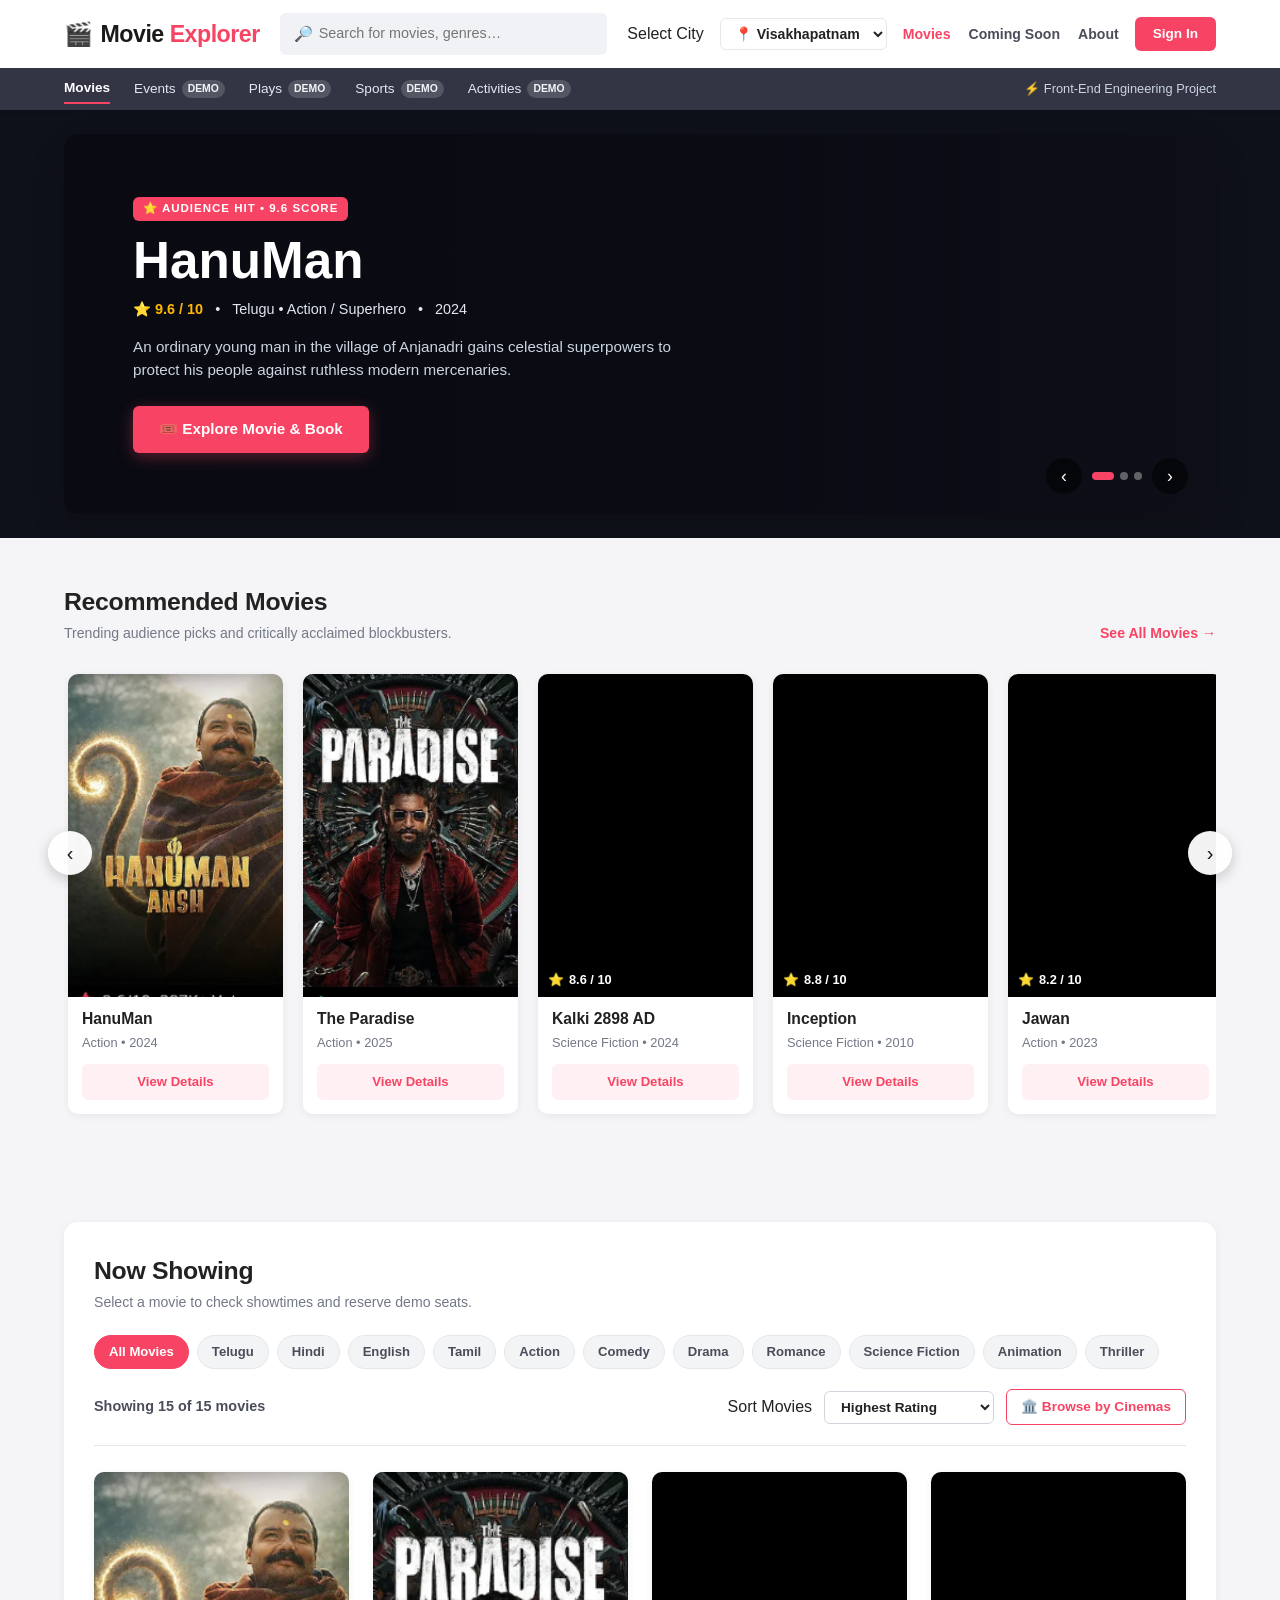
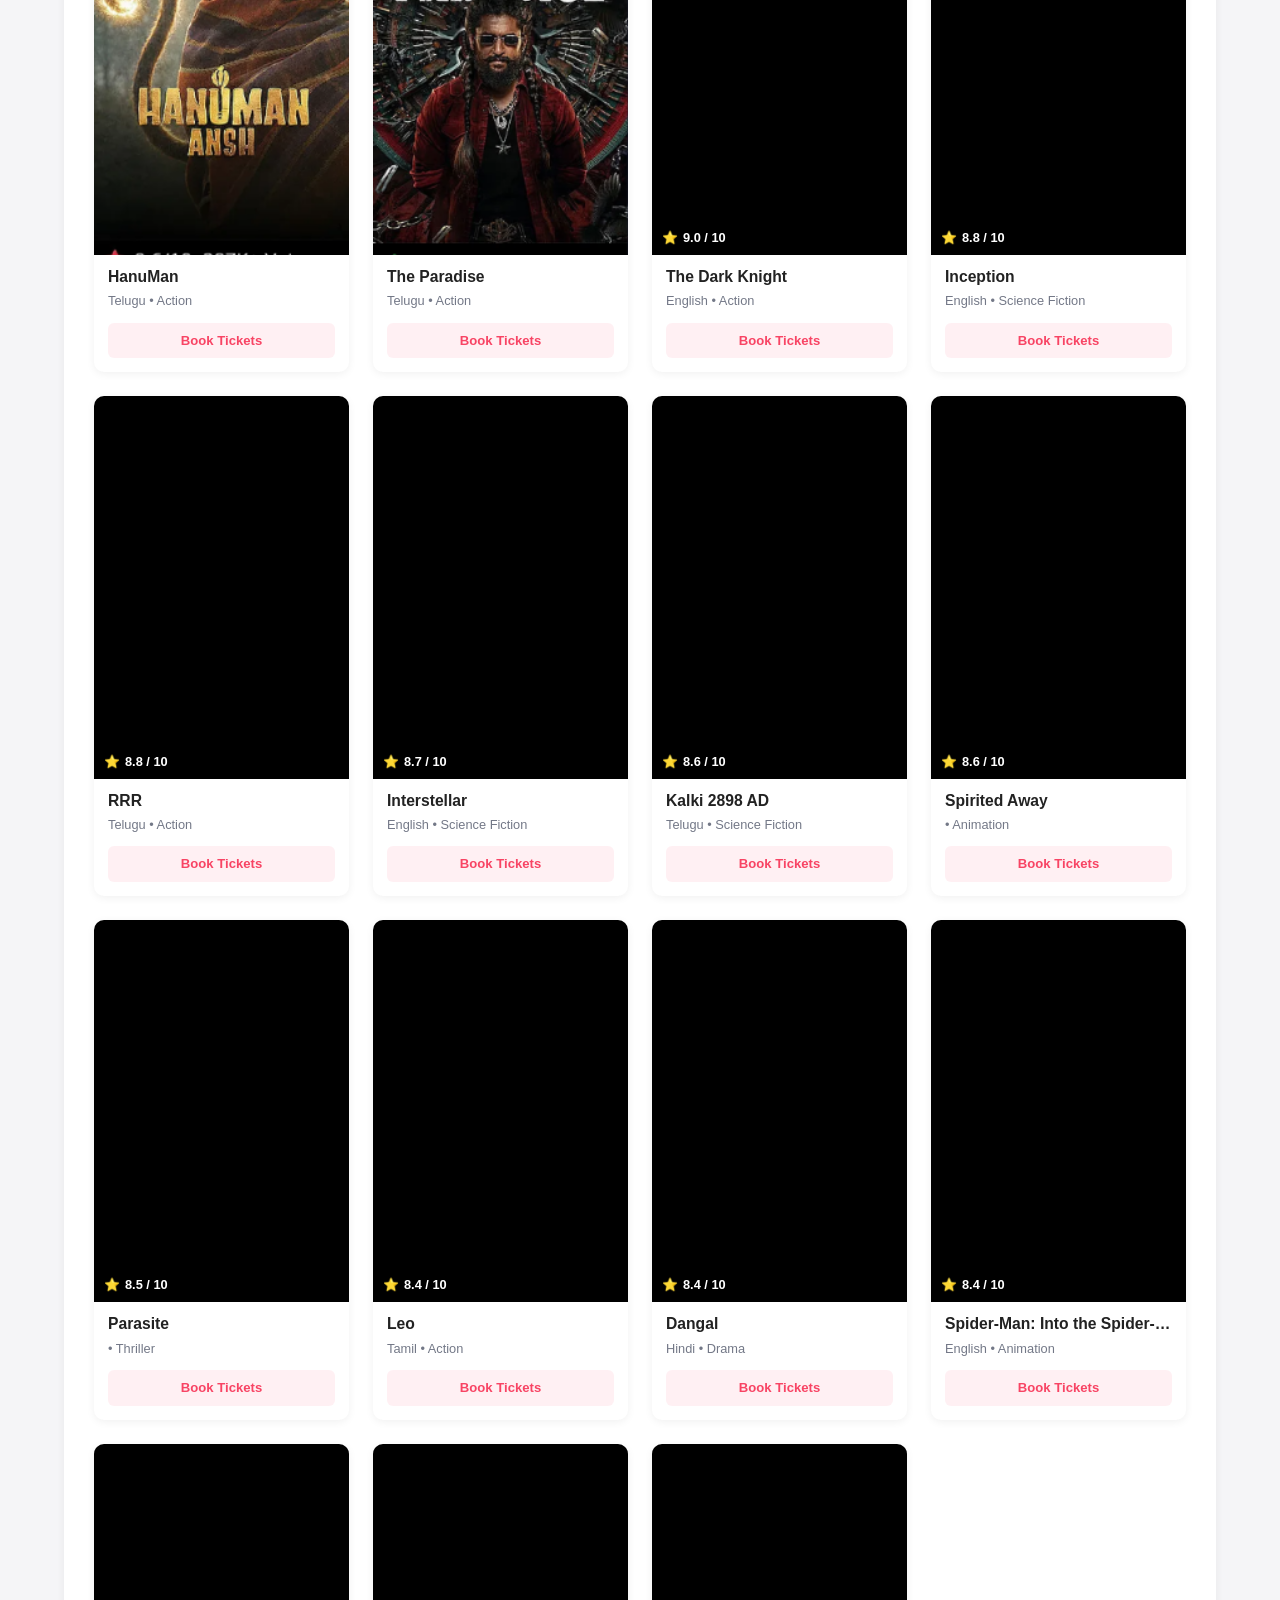
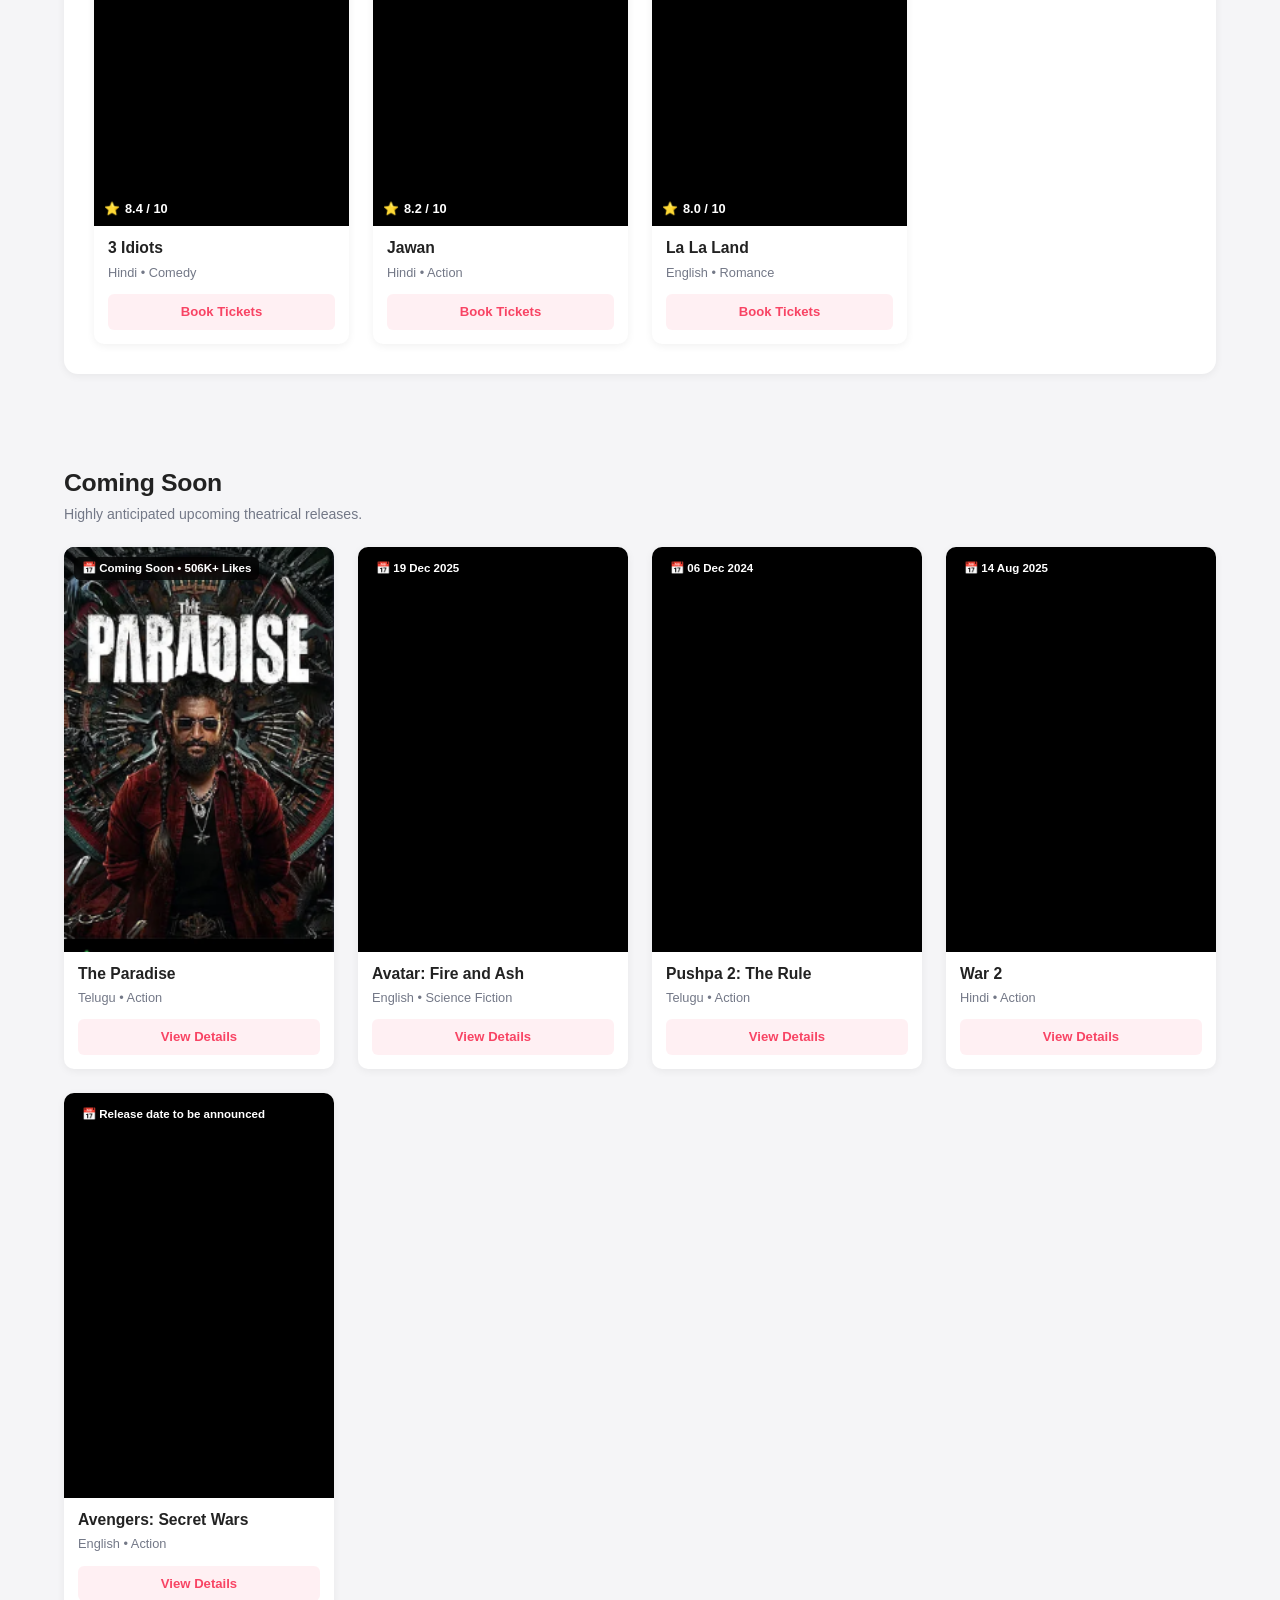
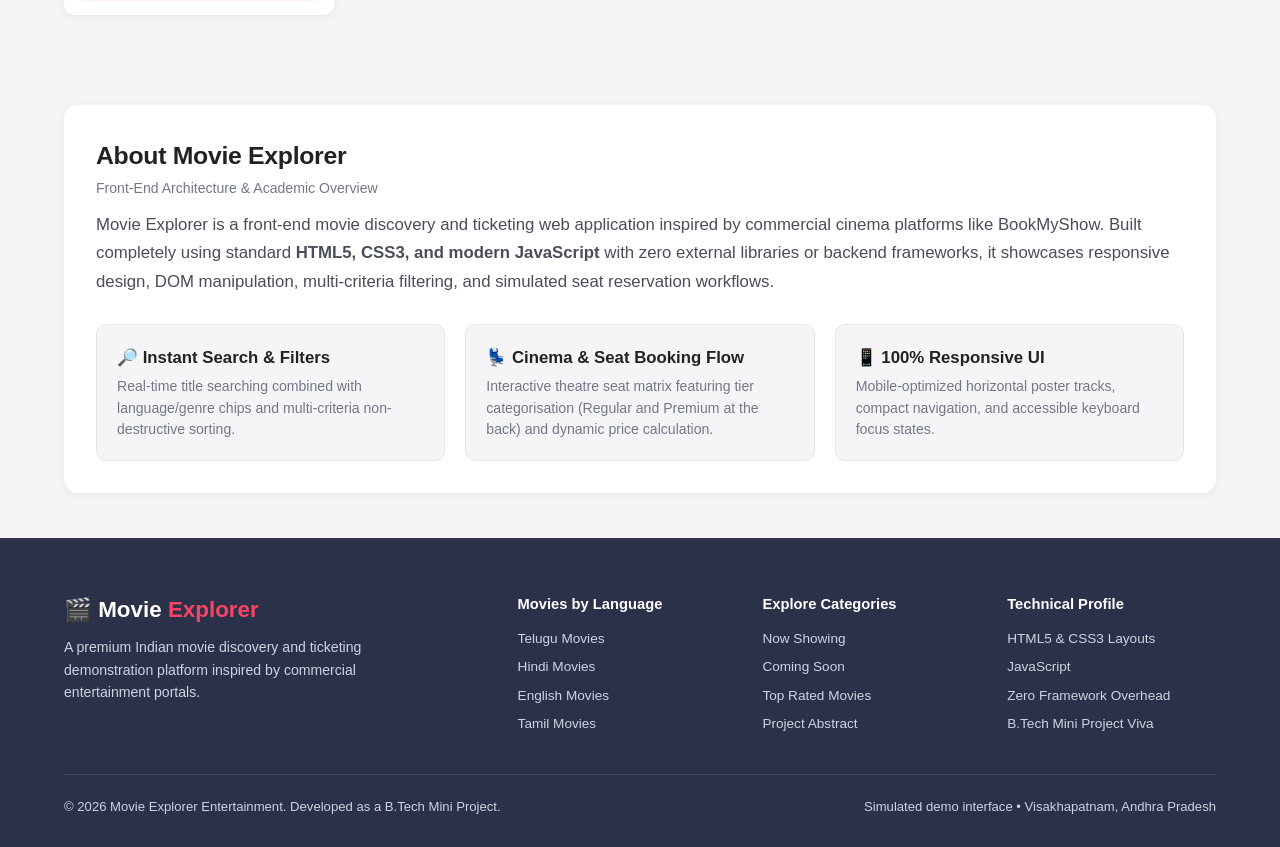
==== index.html @ 968f87dd "feat: implement phone number demo OTP authentication flow" ====
<!DOCTYPE html>
<html lang="en">
<head>
  <meta charset="UTF-8">
  <meta name="viewport" content="width=device-width, initial-scale=1.0">
  <title>Movie Explorer — BookMyShow-Inspired Movie Discovery & Ticketing</title>
  <meta name="description" content="Discover, explore, and simulate booking movie tickets across genres and languages with an interactive cinema seat layout and real-time filters.">
  <link rel="stylesheet" href="style.css">
</head>
<body>

  <!-- ==========================================================================
       1. TOP NAVIGATION HEADER (Crisp White + City Selector + Live Search)
       ========================================================================== -->
  <header class="site-header" role="banner">
    <div class="top-navbar">
      
      <!-- Brand Logo -->
      <a href="#home" class="nav-brand" aria-label="Movie Explorer Home">
        <span aria-hidden="true">🎬</span>
        <span>Movie <span class="brand-red">Explorer</span></span>
      </a>

      <!-- Real-Time Search Bar -->
      <div class="nav-search-wrap" role="search">
        <span class="nav-search-icon" aria-hidden="true">🔎</span>
        <input 
          type="search" 
          id="mainSearchInput" 
          class="nav-search-input" 
          placeholder="Search for movies, genres…" 
          aria-label="Search for movies, genres"
          autocomplete="off"
        >
        <button type="button" id="mainSearchClear" class="nav-search-clear" aria-label="Clear Search Input">✕</button>
      </div>

      <!-- Right Navigation Actions -->
      <div class="nav-right-actions">
        <!-- City Selector -->
        <label for="headerCitySelect" class="sr-only">Select City</label>
        <select id="headerCitySelect" class="city-dropdown-menu" aria-label="Select City">
          <option value="Visakhapatnam" selected>📍 Visakhapatnam</option>
          <option value="Hyderabad">📍 Hyderabad</option>
          <option value="Bengaluru">📍 Bengaluru</option>
          <option value="Chennai">📍 Chennai</option>
          <option value="Mumbai">📍 Mumbai</option>
          <option value="Delhi-NCR">📍 Delhi-NCR</option>
          <option value="Vijayawada">📍 Vijayawada</option>
          <option value="Kolkata">📍 Kolkata</option>
          <option value="Kochi">📍 Kochi</option>
          <option value="Pune">📍 Pune</option>
        </select>

        <!-- Main Nav Links -->
        <ul class="nav-main-links">
          <li><a href="#movies" class="active">Movies</a></li>
          <li><a href="#coming-soon">Coming Soon</a></li>
          <li><a href="#about">About</a></li>
        </ul>

        <!-- User Authentication Control -->
        <div id="authNavWrapper">
          <button type="button" class="btn-signin-demo" id="demoSignInBtn" onclick="openSignInModal()">
            Sign In
          </button>
        </div>
      </div>
    </div>

    <!-- Secondary Category Navigation Bar -->
    <nav class="sub-navbar" aria-label="Category Navigation">
      <div class="sub-navbar-container">
        <ul class="sub-nav-categories">
          <li>
            <a href="#movies" class="sub-nav-link active">Movies</a>
          </li>
          <li>
            <a href="javascript:void(0)" class="sub-nav-link demo-category-link" data-cat="Events">
              <span>Events</span> <span class="demo-chip">Demo</span>
            </a>
          </li>
          <li>
            <a href="javascript:void(0)" class="sub-nav-link demo-category-link" data-cat="Plays">
              <span>Plays</span> <span class="demo-chip">Demo</span>
            </a>
          </li>
          <li>
            <a href="javascript:void(0)" class="sub-nav-link demo-category-link" data-cat="Sports">
              <span>Sports</span> <span class="demo-chip">Demo</span>
            </a>
          </li>
          <li>
            <a href="javascript:void(0)" class="sub-nav-link demo-category-link" data-cat="Activities">
              <span>Activities</span> <span class="demo-chip">Demo</span>
            </a>
          </li>
        </ul>

        <div class="sub-nav-right">
          <span>⚡ Front-End Engineering Project</span>
        </div>
      </div>
    </nav>
  </header>

  <!-- ==========================================================================
       2. HERO PROMOTIONAL BANNER CAROUSEL (3 Curated Slides)
       ========================================================================== -->
  <section class="hero-banner-section" id="heroBannerSection" aria-label="Promotional Carousel">
    <div class="hero-banner-container">
      
      <!-- Slide 1 -->
      <div class="hero-slide active" style="background-image: url('https://images.unsplash.com/photo-1518709268805-4e9042af9f23?w=1200&auto=format&fit=crop&q=80');">
        <div class="hero-slide-overlay"></div>
        <div class="hero-slide-content">
          <div class="hero-promo-badge">⭐ AUDIENCE HIT • 9.6 SCORE</div>
          <h2 class="hero-slide-title">HanuMan</h2>
          <div class="hero-slide-meta">
            <span class="hero-rating-pill">⭐ 9.6 / 10</span>
            <span>•</span>
            <span>Telugu • Action / Superhero</span>
            <span>•</span>
            <span>2024</span>
          </div>
          <p class="hero-slide-desc">
            An ordinary young man in the village of Anjanadri gains celestial superpowers to protect his people against ruthless modern mercenaries.
          </p>
          <button class="btn-hero-cta" type="button" onclick="startBookingProcess(1)">
            🎟️ Explore Movie &amp; Book
          </button>
        </div>
      </div>

      <!-- Slide 2 -->
      <div class="hero-slide" style="background-image: url('https://images.unsplash.com/photo-1509198397868-475647b2a1e5?w=1200&auto=format&fit=crop&q=80');">
        <div class="hero-slide-overlay"></div>
        <div class="hero-slide-content">
          <div class="hero-promo-badge">🔥 HIGHLY ANTICIPATED • 506K+ LIKES</div>
          <h2 class="hero-slide-title">The Paradise</h2>
          <div class="hero-slide-meta">
            <span class="hero-rating-pill">⭐ 9.2 / 10</span>
            <span>•</span>
            <span>Telugu • Action / Drama</span>
            <span>•</span>
            <span>2025</span>
          </div>
          <p class="hero-slide-desc">
            Natural Star Nani teams up with director Srikanth Odela in a raw, explosive action saga of brotherhood and power.
          </p>
          <button class="btn-hero-cta" type="button" onclick="startBookingProcess(2)">
            🎟️ Explore Movie &amp; Book
          </button>
        </div>
      </div>

      <!-- Slide 3 -->
      <div class="hero-slide" style="background-image: url('https://images.unsplash.com/photo-1534447677768-be436bb09401?w=1200&auto=format&fit=crop&q=80');">
        <div class="hero-slide-overlay"></div>
        <div class="hero-slide-content">
          <div class="hero-promo-badge">⭐ BLOCKBUSTER SPOTLIGHT</div>
          <h2 class="hero-slide-title">Kalki 2898 AD</h2>
          <div class="hero-slide-meta">
            <span class="hero-rating-pill">⭐ 8.6 / 10</span>
            <span>•</span>
            <span>Telugu • Sci-Fi / Action</span>
            <span>•</span>
            <span>2024</span>
          </div>
          <p class="hero-slide-desc">
            In a futuristic dystopia, a modern avatar descends to Earth to protect humanity against dark, tyrannical forces.
          </p>
          <button class="btn-hero-cta" type="button" onclick="startBookingProcess(3)">
            🎟️ Explore Movie &amp; Book
          </button>
        </div>
      </div>

      <!-- Controls -->
      <div class="hero-carousel-nav">
        <button class="hero-nav-arrow" id="heroPrevBtn" aria-label="Previous Slide">‹</button>
        <div class="hero-dots-row">
          <button class="hero-dot active" aria-label="Go to slide 1"></button>
          <button class="hero-dot" aria-label="Go to slide 2"></button>
          <button class="hero-dot" aria-label="Go to slide 3"></button>
        </div>
        <button class="hero-nav-arrow" id="heroNextBtn" aria-label="Next Slide">›</button>
      </div>

    </div>
  </section>

  <!-- ==========================================================================
       3. RECOMMENDED MOVIES (Horizontally Scrollable Carousel)
       ========================================================================== -->
  <section class="content-section" id="recommendedSection" aria-label="Recommended Movies">
    <div class="section-head-row">
      <div>
        <h2 class="section-title">Recommended Movies</h2>
        <p class="section-subtitle">Trending audience picks and critically acclaimed blockbusters.</p>
      </div>
      <a href="#movies" class="section-see-all">See All Movies →</a>
    </div>

    <div class="carousel-viewport-wrapper">
      <button class="track-arrow-btn track-arrow-left" id="recScrollLeft" aria-label="Scroll left">‹</button>
      <div class="horizontal-movies-track" id="recommendedTrack">
        <!-- Dynamically populated via script.js -->
      </div>
      <button class="track-arrow-btn track-arrow-right" id="recScrollRight" aria-label="Scroll right">›</button>
    </div>
  </section>

  <!-- ==========================================================================
       4. NOW SHOWING (15 Movies in Responsive Grid + Multi-Filters & Sorting)
       ========================================================================== -->
  <section class="content-section" id="movies">
    <div class="now-showing-wrapper">
      
      <div class="section-head-row">
        <div>
          <h2 class="section-title">Now Showing</h2>
          <p class="section-subtitle">Select a movie to check showtimes and reserve demo seats.</p>
        </div>
      </div>

      <!-- Filters & Sorting Control Panel -->
      <div class="filters-toolbar-card">
        
        <!-- Filter Chips (Language + Genre) -->
        <div class="filter-chips-scroll" role="toolbar" aria-label="Filter movies">
          <button class="filter-chip-btn active" data-filter="All Movies">All Movies</button>
          <button class="filter-chip-btn" data-filter="Telugu">Telugu</button>
          <button class="filter-chip-btn" data-filter="Hindi">Hindi</button>
          <button class="filter-chip-btn" data-filter="English">English</button>
          <button class="filter-chip-btn" data-filter="Tamil">Tamil</button>
          <button class="filter-chip-btn" data-filter="Action">Action</button>
          <button class="filter-chip-btn" data-filter="Comedy">Comedy</button>
          <button class="filter-chip-btn" data-filter="Drama">Drama</button>
          <button class="filter-chip-btn" data-filter="Romance">Romance</button>
          <button class="filter-chip-btn" data-filter="Science Fiction">Science Fiction</button>
          <button class="filter-chip-btn" data-filter="Animation">Animation</button>
          <button class="filter-chip-btn" data-filter="Thriller">Thriller</button>
        </div>

        <!-- Secondary Toolbar: Results Count, Sort Dropdown & Browse by Cinemas -->
        <div class="filters-secondary-row">
          <span class="results-meta-count" id="nowShowingCount">Showing 15 of 15 movies</span>
          
          <div class="controls-actions-group">
            <label for="nowShowingSortSelect" class="sr-only">Sort Movies</label>
            <select id="nowShowingSortSelect" class="styled-sort-select" aria-label="Sort Movies">
              <option value="rating-desc">Highest Rating</option>
              <option value="year-desc">Newest Release</option>
              <option value="year-asc">Oldest Release</option>
              <option value="title-asc">Alphabetical (A - Z)</option>
            </select>

            <button type="button" class="btn-browse-cinemas" onclick="openBrowseCinemasModal()">
              🏛️ Browse by Cinemas
            </button>
          </div>
        </div>

      </div>

      <!-- Responsive Grid for all 15 Movies -->
      <div class="now-showing-grid" id="nowShowingGrid">
        <!-- Dynamically rendered via script.js -->
      </div>

    </div>
  </section>

  <!-- ==========================================================================
       5. COMING SOON SECTION
       ========================================================================== -->
  <section class="content-section" id="coming-soon">
    <div class="section-head-row">
      <div>
        <h2 class="section-title">Coming Soon</h2>
        <p class="section-subtitle">Highly anticipated upcoming theatrical releases.</p>
      </div>
    </div>

    <div class="coming-soon-grid" id="comingSoonGrid">
      <!-- Dynamically populated via script.js -->
    </div>
  </section>

  <!-- ==========================================================================
       6. ABOUT SECTION
       ========================================================================== -->
  <section class="content-section" id="about">
    <div class="about-card-box">
      <div class="section-head-row" style="margin-bottom: 12px;">
        <div>
          <h2 class="section-title">About Movie Explorer</h2>
          <p class="section-subtitle">Front-End Architecture &amp; Academic Overview</p>
        </div>
      </div>

      <p class="about-lead-p">
        Movie Explorer is a front-end movie discovery and ticketing web application inspired by commercial cinema platforms like BookMyShow. Built completely using standard <strong>HTML5, CSS3, and modern JavaScript</strong> with zero external libraries or backend frameworks, it showcases responsive design, DOM manipulation, multi-criteria filtering, and simulated seat reservation workflows.
      </p>

      <div class="about-features-grid">
        <div class="about-feature-item">
          <h4>🔎 Instant Search &amp; Filters</h4>
          <p>Real-time title searching combined with language/genre chips and multi-criteria non-destructive sorting.</p>
        </div>
        <div class="about-feature-item">
          <h4>💺 Cinema &amp; Seat Booking Flow</h4>
          <p>Interactive theatre seat matrix featuring tier categorisation (Regular and Premium at the back) and dynamic price calculation.</p>
        </div>
        <div class="about-feature-item">
          <h4>📱 100% Responsive UI</h4>
          <p>Mobile-optimized horizontal poster tracks, compact navigation, and accessible keyboard focus states.</p>
        </div>
      </div>
    </div>
  </section>

  <!-- ==========================================================================
       7. MODALS FRAMEWORK
       ========================================================================== -->

  <!-- A. Movie Details Modal -->
  <div class="modal-overlay" id="movieDetailsModal" role="dialog" aria-modal="true" aria-labelledby="movieDetailsModalTitle">
    <div class="modal-dialog-box" style="max-width: 760px;">
      <button type="button" class="modal-close-cross" onclick="closeModal('movieDetailsModal')" aria-label="Close dialog">✕</button>
      <div id="movieDetailsBody"></div>
    </div>
  </div>

  <!-- B. Interactive Cinema & Seat Selection Modal -->
  <div class="modal-overlay" id="bookingModal" role="dialog" aria-modal="true">
    <div class="modal-dialog-box booking-modal-box">
      <button type="button" class="modal-close-cross" onclick="closeModal('bookingModal')" aria-label="Close dialog">✕</button>
      
      <div class="booking-header-strip">
        <h3 class="booking-modal-title" id="bookingMovieHeading">Book Tickets</h3>
        <p class="booking-modal-sub">Select cinema, date, showtime, and your preferred seats.</p>
      </div>

      <!-- 1. Cinema Selection Choices -->
      <div class="booking-field-row">
        <span class="booking-field-label" id="bookingCinemaLabel">1. Select Cinema in Visakhapatnam</span>
        <div class="cinema-options-grid" id="bookingCinemaChoices"></div>
      </div>

      <!-- 2. Date Strip -->
      <div class="booking-field-row">
        <span class="booking-field-label">2. Select Date</span>
        <div class="date-strip-scroll" id="bookingDateStrip"></div>
      </div>

      <!-- 3. Showtime Chips -->
      <div class="booking-field-row">
        <span class="booking-field-label">3. Select Show Time</span>
        <div class="showtimes-choice-row" id="bookingShowtimeChoices"></div>
      </div>

      <!-- 4. Cinema Seating Canvas -->
      <div class="theatre-seat-layout-panel">
        <div class="screen-visual-curve"></div>
        <div class="screen-subtext">ALL EYES THIS WAY • CINEMA SCREEN</div>
        
        <div class="seat-legend-bar">
          <div class="legend-chip">
            <div class="legend-swatch swatch-avail"></div>
            <span>Available</span>
          </div>
          <div class="legend-chip">
            <div class="legend-swatch swatch-selected"></div>
            <span>Selected</span>
          </div>
          <div class="legend-chip">
            <div class="legend-swatch swatch-unavail"></div>
            <span>Unavailable</span>
          </div>
        </div>

        <div class="seat-matrix-wrapper" id="theatreSeatMatrix"></div>
      </div>

      <!-- 5. Running Summary & Continue Bar -->
      <div class="booking-summary-panel">
        <div class="summary-stats-box">
          <div>
            <div style="font-size:0.75rem; color:var(--text-muted); font-weight:700;">SEATS</div>
            <div class="summary-field-val" id="summarySeatsList">None</div>
          </div>
          <div>
            <div style="font-size:0.75rem; color:var(--text-muted); font-weight:700;">TICKETS</div>
            <div class="summary-field-val" id="summaryTicketsCount">0 Seats</div>
          </div>
          <div>
            <div style="font-size:0.75rem; color:var(--text-muted); font-weight:700;">TOTAL AMOUNT</div>
            <div class="summary-field-total" id="summaryTotalAmount">₹0</div>
          </div>
        </div>

        <button type="button" class="btn-continue-checkout" id="btnProceedConfirmation" onclick="finalizeBookingConfirmation()" disabled>
          Continue to Confirmation →
        </button>
      </div>

    </div>
  </div>

  <!-- C. Simulated Ticket Confirmation Modal -->
  <div class="modal-overlay" id="ticketConfirmationModal" role="dialog" aria-modal="true">
    <div class="modal-dialog-box" style="max-width: 520px; padding: 20px;">
      <button type="button" class="modal-close-cross" onclick="closeModal('ticketConfirmationModal')" aria-label="Close dialog">✕</button>
      <div id="ticketDetailsContent"></div>
    </div>
  </div>

  <!-- D. Browse by Cinemas Modal -->
  <div class="modal-overlay" id="browseCinemasModal" role="dialog" aria-modal="true">
    <div class="modal-dialog-box" style="max-width: 580px;">
      <button type="button" class="modal-close-cross" onclick="closeModal('browseCinemasModal')" aria-label="Close dialog">✕</button>
      <h3 id="browseCinemasTitle" style="font-size:1.4rem; font-weight:800; margin-bottom:6px;">Cinemas in Visakhapatnam</h3>
      <div id="cinemasListContent"></div>
    </div>
  </div>

  <!-- E. Sign In Modal (CineBook Phone OTP Verification Flow) -->
  <div class="modal-overlay" id="signInModal" role="dialog" aria-modal="true" aria-labelledby="signInModalTitle">
    <div class="modal-dialog-box" style="max-width: 440px; padding: 28px 24px;">
      <button type="button" class="modal-close-cross" onclick="closeModal('signInModal')" aria-label="Close dialog">✕</button>
      
      <!-- STEP 1: Details Entry (Name, Email, Phone Number) -->
      <div id="authStepDetails">
        <div class="auth-modal-header">
          <div class="auth-icon-badge">📱</div>
          <h3 class="auth-modal-title" id="signInModalTitle">Sign In</h3>
          <p class="auth-modal-sub">Enter your details and phone number to verify and access your tickets.</p>
        </div>

        <form id="signInForm" novalidate onsubmit="handleSendOtp(event)">
          <div class="form-group-field">
            <label for="signInNameInput" class="form-label">Full Name</label>
            <input type="text" id="signInNameInput" class="form-text-input" placeholder="e.g. Rahul Sharma" autocomplete="name" required />
            <span class="form-error-hint" id="signInNameError">Please enter your name (at least 2 letters).</span>
          </div>

          <div class="form-group-field">
            <label for="signInEmailInput" class="form-label">Email Address</label>
            <input type="email" id="signInEmailInput" class="form-text-input" placeholder="e.g. rahul@example.com" autocomplete="email" required />
            <span class="form-error-hint" id="signInEmailError">Please enter a valid email address (e.g. user@domain.com).</span>
          </div>

          <div class="form-group-field">
            <label for="signInPhoneInput" class="form-label">Phone Number</label>
            <div class="phone-input-combo">
              <select id="signInCountryCode" class="country-code-select" aria-label="Country Code">
                <option value="+91" selected>🇮🇳 +91 (India)</option>
                <option value="+1">🇺🇸 +1 (US)</option>
                <option value="+44">🇬🇧 +44 (UK)</option>
                <option value="+971">🇦🇪 +971 (UAE)</option>
                <option value="+65">🇸🇬 +65 (Singapore)</option>
                <option value="+61">🇦🇺 +61 (Australia)</option>
              </select>
              <input type="tel" id="signInPhoneInput" class="form-text-input phone-number-input" placeholder="9876543210" maxlength="14" autocomplete="tel-national" required />
            </div>
            <span class="form-error-hint" id="signInPhoneError">Please enter a valid 10-digit phone number.</span>
          </div>

          <div class="form-error-general" id="signInGeneralError"></div>

          <button type="submit" class="btn-auth-submit" id="sendOtpSubmitBtn">
            Send OTP
          </button>
        </form>
      </div>

      <!-- STEP 2: Phone OTP Verification Step -->
      <div id="authStepOtp" style="display: none;">
        <div class="auth-modal-header">
          <div class="auth-icon-badge" style="background: rgba(248, 68, 100, 0.15); color: var(--primary-brand);">🔐</div>
          <h3 class="auth-modal-title">Verify Phone Number</h3>
          <p class="auth-success-banner" id="otpSuccessNotice">
            Your OTP has been generated successfully. Please verify your phone number.
          </p>
          <div class="target-phone-tag">
            Sent to: <strong id="otpDisplayPhone">+91 9876543210</strong>
            <button type="button" class="btn-change-phone" onclick="returnToDetailsStep()">Edit</button>
          </div>
        </div>

        <!-- Development & Demonstration Sample OTP Banner -->
        <div class="demo-otp-banner" id="demoOtpBannerBox">
          <div class="demo-otp-header">
            <span class="demo-badge">DEV / DEMO MODE</span>
            <span class="demo-note">For development and demonstration purposes only</span>
          </div>
          <div class="demo-otp-body">
            <span class="demo-otp-label">Demo OTP:</span>
            <span class="demo-otp-value" id="demoOtpCodeDisplay">------</span>
            <button type="button" class="btn-autofill-otp" onclick="autofillDemoOtp()" title="Auto-fill this demo code">Auto-Fill</button>
          </div>
        </div>

        <!-- 6 OTP Input Boxes -->
        <div class="otp-inputs-row" id="otpBoxesGroup">
          <input type="text" inputmode="numeric" pattern="[0-9]*" maxlength="1" class="otp-digit-box" data-idx="0" aria-label="OTP Digit 1" />
          <input type="text" inputmode="numeric" pattern="[0-9]*" maxlength="1" class="otp-digit-box" data-idx="1" aria-label="OTP Digit 2" />
          <input type="text" inputmode="numeric" pattern="[0-9]*" maxlength="1" class="otp-digit-box" data-idx="2" aria-label="OTP Digit 3" />
          <input type="text" inputmode="numeric" pattern="[0-9]*" maxlength="1" class="otp-digit-box" data-idx="3" aria-label="OTP Digit 4" />
          <input type="text" inputmode="numeric" pattern="[0-9]*" maxlength="1" class="otp-digit-box" data-idx="4" aria-label="OTP Digit 5" />
          <input type="text" inputmode="numeric" pattern="[0-9]*" maxlength="1" class="otp-digit-box" data-idx="5" aria-label="OTP Digit 6" />
        </div>

        <!-- OTP Error Box -->
        <div class="form-error-general" id="otpVerifyError"></div>

        <button type="button" class="btn-auth-submit" id="verifyOtpBtn" onclick="handleVerifyOtp()">
          Verify OTP
        </button>

        <div class="resend-otp-wrapper">
          <span>Didn't get the code?</span>
          <button type="button" class="btn-resend-otp" id="btnResendOtp" onclick="handleResendOtp()" disabled>
            Resend OTP (30s)
          </button>
        </div>
      </div>
    </div>
  </div>

  <!-- F. User Profile / Account Modal (When Signed In) -->
  <div class="modal-overlay" id="userProfileModal" role="dialog" aria-modal="true" aria-labelledby="userProfileModalTitle">
    <div class="modal-dialog-box" style="max-width: 440px; padding: 32px 28px;">
      <button type="button" class="modal-close-cross" onclick="closeModal('userProfileModal')" aria-label="Close dialog">✕</button>
      <div class="auth-modal-header">
        <div class="auth-avatar-big" id="profileModalAvatar">U</div>
        <h3 class="auth-modal-title" id="userProfileModalTitle">My Account</h3>
        <p class="auth-modal-sub">You are signed in to Movie Explorer.</p>
      </div>

      <div class="profile-details-card">
        <div class="profile-detail-row">
          <span class="profile-detail-label">Name</span>
          <span class="profile-detail-val" id="profileModalName">-</span>
        </div>
        <div class="profile-detail-row">
          <span class="profile-detail-label">Email</span>
          <span class="profile-detail-val" id="profileModalEmail">-</span>
        </div>
        <div class="profile-detail-row">
          <span class="profile-detail-label">Phone</span>
          <span class="profile-detail-val" id="profileModalPhone" style="font-weight:700; color:var(--text-main);">-</span>
        </div>
        <div class="profile-detail-row">
          <span class="profile-detail-label">City</span>
          <span class="profile-detail-val" id="profileModalCity">Visakhapatnam</span>
        </div>
        <div class="profile-detail-row">
          <span class="profile-detail-label">Status</span>
          <span class="profile-detail-val" style="color:#16a34a; font-weight:700;">● Active</span>
        </div>
      </div>

      <div class="profile-modal-actions">
        <button type="button" class="btn-signout-danger" onclick="handleSignOut()">
          🚪 Sign Out
        </button>
        <button type="button" class="btn-auth-cancel" onclick="closeModal('userProfileModal')">
          Close
        </button>
      </div>
    </div>
  </div>

  <!-- ==========================================================================
       8. PROFESSIONAL FOOTER
       ========================================================================== -->
  <footer class="site-footer" role="contentinfo">
    <div class="footer-inner-container">
      
      <div class="footer-top-grid">
        <div class="footer-brand-box">
          <h4 class="footer-brand-title">🎬 Movie <span style="color:var(--primary-brand)">Explorer</span></h4>
          <p class="footer-brand-desc">
            A premium Indian movie discovery and ticketing demonstration platform inspired by commercial entertainment portals.
          </p>
        </div>

        <div class="footer-col">
          <h5>Movies by Language</h5>
          <ul class="footer-links-list">
            <li><a href="#movies">Telugu Movies</a></li>
            <li><a href="#movies">Hindi Movies</a></li>
            <li><a href="#movies">English Movies</a></li>
            <li><a href="#movies">Tamil Movies</a></li>
          </ul>
        </div>

        <div class="footer-col">
          <h5>Explore Categories</h5>
          <ul class="footer-links-list">
            <li><a href="#movies">Now Showing</a></li>
            <li><a href="#coming-soon">Coming Soon</a></li>
            <li><a href="#movies">Top Rated Movies</a></li>
            <li><a href="#about">Project Abstract</a></li>
          </ul>
        </div>

        <div class="footer-col">
          <h5>Technical Profile</h5>
          <ul class="footer-links-list">
            <li><span>HTML5 &amp; CSS3 Layouts</span></li>
            <li><span>JavaScript</span></li>
            <li><span>Zero Framework Overhead</span></li>
            <li><span>B.Tech Mini Project Viva</span></li>
          </ul>
        </div>
      </div>

      <div class="footer-bottom-band">
        <div>© 2026 Movie Explorer Entertainment. Developed as a B.Tech Mini Project.</div>
        <div>Simulated demo interface • Visakhapatnam, Andhra Pradesh</div>
      </div>

    </div>
  </footer>

  <script src="script.js"></script>
</body>
</html>
---- style.css ----
/* ==========================================================================
   Movie Explorer — BookMyShow-Inspired Cinema Discovery & Ticketing Platform
   Pure HTML5, CSS3, JavaScript
   ========================================================================== */

/* --- Design Tokens & Color Palette --- */
:root {
  --primary-brand: #f84464;       /* BookMyShow-inspired signature crimson/magenta */
  --primary-hover: #d82b4a;
  --primary-glow: rgba(248, 68, 100, 0.35);

  --nav-dark: #333545;            /* Deep slate/navy for subnav */
  --nav-darker: #22243a;
  
  --bg-page: #f5f5f7;             /* Clean light-gray page background */
  --bg-card: #ffffff;
  --bg-input: #f1f2f6;
  --bg-overlay: rgba(18, 18, 28, 0.82);

  --text-main: #222222;
  --text-body: #4a4d5a;
  --text-muted: #737887;
  --text-white: #ffffff;

  --accent-gold: #ffb703;
  --accent-green: #15803d;
  --accent-green-bg: #dcfce7;
  
  --border-light: #e5e7eb;
  --border-medium: #d1d5db;

  --shadow-sm: 0 2px 8px rgba(0, 0, 0, 0.06);
  --shadow-md: 0 6px 18px rgba(0, 0, 0, 0.1);
  --shadow-lg: 0 14px 34px rgba(0, 0, 0, 0.16);

  --radius-sm: 6px;
  --radius-md: 10px;
  --radius-lg: 14px;
  --radius-pill: 9999px;

  --font-family: 'Inter', -apple-system, BlinkMacSystemFont, 'Segoe UI', Roboto, Helvetica, Arial, sans-serif;
  --transition: all 0.22s ease-in-out;
}

/* --- Base & Reset --- */
*, *::before, *::after {
  box-sizing: border-box;
  margin: 0;
  padding: 0;
}

html {
  scroll-behavior: smooth;
  font-size: 16px;
}

body {
  font-family: var(--font-family);
  background-color: var(--bg-page);
  color: var(--text-main);
  line-height: 1.5;
  min-height: 100vh;
  display: flex;
  flex-direction: column;
  overflow-x: hidden;
  -webkit-font-smoothing: antialiased;
}

img {
  max-width: 100%;
  height: auto;
  display: block;
}

button, input, select, textarea {
  font: inherit;
}

button {
  cursor: pointer;
  border: none;
  background: none;
}

a {
  color: inherit;
  text-decoration: none;
}

:focus-visible {
  outline: 2px solid var(--primary-brand);
  outline-offset: 3px;
}

/* --- Top Navigation Header (Crisp White) --- */
.site-header {
  position: sticky;
  top: 0;
  z-index: 200;
  background: #ffffff;
  box-shadow: 0 1px 6px rgba(0, 0, 0, 0.08);
}

.top-navbar {
  height: 68px;
  padding: 0 5%;
  max-width: 1440px;
  margin: 0 auto;
  display: flex;
  align-items: center;
  justify-content: space-between;
  gap: 20px;
}

.nav-brand {
  display: flex;
  align-items: center;
  gap: 8px;
  font-size: 1.45rem;
  font-weight: 900;
  letter-spacing: -0.5px;
  color: #1a1a1a;
  flex-shrink: 0;
}

.nav-brand .brand-red {
  color: var(--primary-brand);
}

/* Header Search Bar */
.nav-search-wrap {
  position: relative;
  flex: 1;
  max-width: 540px;
}

.nav-search-icon {
  position: absolute;
  left: 14px;
  top: 50%;
  transform: translateY(-50%);
  color: var(--text-muted);
  font-size: 0.95rem;
  pointer-events: none;
}

.nav-search-input {
  width: 100%;
  background: var(--bg-input);
  border: 1px solid transparent;
  padding: 9px 36px 9px 38px;
  border-radius: var(--radius-sm);
  font-size: 0.9rem;
  color: var(--text-main);
  transition: var(--transition);
}

.nav-search-input:focus {
  background: #ffffff;
  border-color: var(--border-medium);
  box-shadow: 0 0 0 2px rgba(248, 68, 100, 0.15);
  outline: none;
}

.nav-search-clear {
  position: absolute;
  right: 12px;
  top: 50%;
  transform: translateY(-50%);
  color: var(--text-muted);
  font-size: 0.95rem;
  display: none;
  cursor: pointer;
}

.nav-search-clear.active {
  display: block;
}

/* Right Nav Controls */
.nav-right-actions {
  display: flex;
  align-items: center;
  gap: 16px;
  flex-shrink: 0;
}

.city-select-pill {
  display: flex;
  align-items: center;
  gap: 6px;
  font-size: 0.88rem;
  font-weight: 600;
  color: var(--text-body);
  background: transparent;
  border: none;
  cursor: pointer;
  padding: 6px 8px;
  border-radius: var(--radius-sm);
  transition: var(--transition);
}

.city-select-pill:hover {
  color: var(--primary-brand);
}

.city-dropdown-menu {
  background: #ffffff;
  border: 1px solid var(--border-light);
  color: var(--text-main);
  font-size: 0.88rem;
  font-weight: 600;
  padding: 6px 10px;
  border-radius: var(--radius-sm);
  outline: none;
  cursor: pointer;
}

.nav-main-links {
  display: flex;
  gap: 18px;
  list-style: none;
}

.nav-main-links a {
  font-size: 0.88rem;
  font-weight: 600;
  color: var(--text-body);
  transition: var(--transition);
}

.nav-main-links a:hover,
.nav-main-links a.active {
  color: var(--primary-brand);
}

.btn-signin-demo {
  background: var(--primary-brand);
  color: #ffffff;
  font-size: 0.85rem;
  font-weight: 700;
  padding: 7px 18px;
  border-radius: var(--radius-sm);
  transition: var(--transition);
}

.btn-signin-demo:hover {
  background: var(--primary-hover);
}

.mobile-menu-btn {
  display: none;
  font-size: 1.4rem;
  color: var(--text-main);
  padding: 4px;
}

/* --- Secondary Sub-Navigation Bar --- */
.sub-navbar {
  background: var(--nav-dark);
  color: #ffffff;
  font-size: 0.85rem;
  padding: 0 5%;
}

.sub-navbar-container {
  max-width: 1440px;
  margin: 0 auto;
  display: flex;
  align-items: center;
  justify-content: space-between;
  height: 42px;
}

.sub-nav-categories {
  display: flex;
  align-items: center;
  gap: 24px;
  list-style: none;
  overflow-x: auto;
  scrollbar-width: none;
}

.sub-nav-categories::-webkit-scrollbar {
  display: none;
}

.sub-nav-link {
  color: #e2e8f0;
  font-weight: 500;
  display: flex;
  align-items: center;
  gap: 6px;
  white-space: nowrap;
  transition: var(--transition);
  padding: 4px 0;
}

.sub-nav-link:hover,
.sub-nav-link.active {
  color: #ffffff;
}

.sub-nav-link.active {
  font-weight: 700;
  border-bottom: 2px solid var(--primary-brand);
}

.demo-chip {
  font-size: 0.65rem;
  font-weight: 700;
  background: rgba(255, 255, 255, 0.16);
  color: #f1f5f9;
  padding: 1px 6px;
  border-radius: var(--radius-pill);
  text-transform: uppercase;
}

.sub-nav-right {
  display: flex;
  align-items: center;
  gap: 16px;
  font-size: 0.8rem;
  color: #cbd5e1;
}

/* --- Hero Banner Promotional Carousel --- */
.hero-banner-section {
  background: #0f111a;
  padding: 24px 5%;
  position: relative;
  overflow: hidden;
}

.hero-banner-container {
  max-width: 1360px;
  margin: 0 auto;
  position: relative;
  min-height: 380px;
  border-radius: var(--radius-lg);
  overflow: hidden;
  box-shadow: var(--shadow-lg);
}

.hero-slide {
  position: absolute;
  inset: 0;
  opacity: 0;
  visibility: hidden;
  transition: opacity 0.6s ease, visibility 0.6s ease;
  display: flex;
  align-items: center;
  background-size: cover;
  background-position: center;
  padding: 40px 6%;
}

.hero-slide.active {
  opacity: 1;
  visibility: visible;
  z-index: 2;
}

.hero-slide-overlay {
  position: absolute;
  inset: 0;
  background: linear-gradient(90deg, #090a12 0%, rgba(9, 10, 18, 0.85) 55%, rgba(9, 10, 18, 0.3) 100%);
}

.hero-slide-content {
  position: relative;
  z-index: 3;
  max-width: 580px;
  color: #ffffff;
}

.hero-promo-badge {
  display: inline-flex;
  align-items: center;
  gap: 6px;
  background: var(--primary-brand);
  color: #ffffff;
  font-size: 0.72rem;
  font-weight: 800;
  letter-spacing: 1px;
  text-transform: uppercase;
  padding: 3px 10px;
  border-radius: var(--radius-sm);
  margin-bottom: 12px;
}

.hero-slide-title {
  font-size: clamp(2rem, 4vw, 3.2rem);
  font-weight: 900;
  line-height: 1.1;
  margin-bottom: 10px;
}

.hero-slide-meta {
  display: flex;
  align-items: center;
  gap: 12px;
  font-size: 0.9rem;
  color: #e2e8f0;
  margin-bottom: 14px;
  flex-wrap: wrap;
}

.hero-rating-pill {
  color: var(--accent-gold);
  font-weight: 700;
}

.hero-slide-desc {
  color: #cbd5e1;
  font-size: 0.95rem;
  line-height: 1.55;
  margin-bottom: 24px;
  display: -webkit-box;
  -webkit-line-clamp: 2;
  -webkit-box-orient: vertical;
  overflow: hidden;
}

.btn-hero-cta {
  background: var(--primary-brand);
  color: #ffffff;
  padding: 12px 26px;
  border-radius: var(--radius-sm);
  font-weight: 700;
  font-size: 0.95rem;
  display: inline-flex;
  align-items: center;
  gap: 8px;
  box-shadow: 0 4px 16px var(--primary-glow);
  transition: var(--transition);
}

.btn-hero-cta:hover {
  background: var(--primary-hover);
  transform: translateY(-2px);
}

.hero-carousel-nav {
  position: absolute;
  bottom: 20px;
  right: 28px;
  z-index: 10;
  display: flex;
  align-items: center;
  gap: 10px;
}

.hero-nav-arrow {
  width: 36px;
  height: 36px;
  border-radius: var(--radius-pill);
  background: rgba(0, 0, 0, 0.55);
  color: #ffffff;
  display: flex;
  align-items: center;
  justify-content: center;
  font-size: 1.1rem;
  transition: var(--transition);
}

.hero-nav-arrow:hover {
  background: var(--primary-brand);
}

.hero-dots-row {
  display: flex;
  gap: 6px;
}

.hero-dot {
  width: 8px;
  height: 8px;
  border-radius: var(--radius-pill);
  background: rgba(255, 255, 255, 0.35);
  transition: var(--transition);
  cursor: pointer;
}

.hero-dot.active {
  background: var(--primary-brand);
  width: 22px;
}

/* --- Section Layouts Common --- */
.content-section {
  padding: 45px 5%;
  max-width: 1440px;
  margin: 0 auto;
  width: 100%;
}

.section-head-row {
  display: flex;
  justify-content: space-between;
  align-items: flex-end;
  margin-bottom: 22px;
  gap: 16px;
}

.section-title {
  font-size: 1.55rem;
  font-weight: 800;
  color: var(--text-main);
  letter-spacing: -0.3px;
}

.section-subtitle {
  font-size: 0.88rem;
  color: var(--text-muted);
  margin-top: 3px;
}

.section-see-all {
  color: var(--primary-brand);
  font-size: 0.88rem;
  font-weight: 700;
  display: inline-flex;
  align-items: center;
  gap: 4px;
  transition: var(--transition);
}

.section-see-all:hover {
  color: var(--primary-hover);
}

/* --- Recommended Movies Horizontal Carousel --- */
.carousel-viewport-wrapper {
  position: relative;
}

.horizontal-movies-track {
  display: flex;
  gap: 20px;
  overflow-x: auto;
  scroll-behavior: smooth;
  padding: 8px 4px 18px;
  scrollbar-width: none;
}

.horizontal-movies-track::-webkit-scrollbar {
  display: none;
}

.track-arrow-btn {
  position: absolute;
  top: 40%;
  transform: translateY(-50%);
  width: 44px;
  height: 44px;
  background: rgba(255, 255, 255, 0.95);
  box-shadow: 0 4px 14px rgba(0, 0, 0, 0.2);
  color: #1a1a1a;
  border-radius: var(--radius-pill);
  display: flex;
  align-items: center;
  justify-content: center;
  font-size: 1.25rem;
  z-index: 10;
  transition: var(--transition);
}

.track-arrow-btn:hover {
  background: var(--primary-brand);
  color: #ffffff;
}

.track-arrow-left { left: -16px; }
.track-arrow-right { right: -16px; }

/* --- Poster Cards Design --- */
.movie-poster-card {
  flex: 0 0 215px;
  background: var(--bg-card);
  border-radius: var(--radius-md);
  overflow: hidden;
  display: flex;
  flex-direction: column;
  box-shadow: var(--shadow-sm);
  transition: transform 0.25s ease, box-shadow 0.25s ease;
  position: relative;
  cursor: pointer;
}

.movie-poster-card:hover {
  transform: translateY(-6px);
  box-shadow: var(--shadow-md);
}

.card-img-box {
  position: relative;
  width: 100%;
  aspect-ratio: 2 / 3;
  background: #1e2233;
  overflow: hidden;
}

.card-img {
  width: 100%;
  height: 100%;
  object-fit: cover;
  transition: transform 0.35s ease;
}

.movie-poster-card:hover .card-img {
  transform: scale(1.04);
}

.card-rating-strip {
  position: absolute;
  bottom: 0;
  left: 0;
  right: 0;
  background: linear-gradient(180deg, transparent, rgba(0, 0, 0, 0.88));
  color: #ffffff;
  padding: 18px 10px 8px;
  font-size: 0.8rem;
  font-weight: 700;
  display: flex;
  align-items: center;
  gap: 5px;
}

.card-rating-strip span {
  color: var(--accent-gold);
}

.card-info-pane {
  padding: 12px 14px 14px;
  display: flex;
  flex-direction: column;
  flex: 1;
}

.card-movie-title {
  font-size: 0.98rem;
  font-weight: 700;
  color: var(--text-main);
  line-height: 1.3;
  margin-bottom: 4px;
  white-space: nowrap;
  overflow: hidden;
  text-overflow: ellipsis;
}

.card-movie-genre {
  font-size: 0.8rem;
  color: var(--text-muted);
  margin-bottom: 12px;
  white-space: nowrap;
  overflow: hidden;
  text-overflow: ellipsis;
}

.card-btn-action {
  margin-top: auto;
  width: 100%;
  background: rgba(248, 68, 100, 0.08);
  color: var(--primary-brand);
  font-weight: 700;
  font-size: 0.82rem;
  padding: 8px;
  border-radius: var(--radius-sm);
  text-align: center;
  transition: var(--transition);
}

.card-btn-action:hover {
  background: var(--primary-brand);
  color: #ffffff;
}

/* --- Now Showing Section & Filter Toolbar --- */
.now-showing-wrapper {
  background: #ffffff;
  border-radius: var(--radius-lg);
  padding: 30px;
  box-shadow: var(--shadow-sm);
}

.filters-toolbar-card {
  display: flex;
  flex-direction: column;
  gap: 16px;
  margin-bottom: 26px;
  padding-bottom: 20px;
  border-bottom: 1px solid var(--border-light);
}

.filter-chips-scroll {
  display: flex;
  gap: 8px;
  overflow-x: auto;
  scrollbar-width: thin;
  padding-bottom: 4px;
}

.filter-chip-btn {
  background: #f3f4f6;
  border: 1px solid var(--border-light);
  color: var(--text-body);
  font-size: 0.82rem;
  font-weight: 600;
  padding: 6px 14px;
  border-radius: var(--radius-pill);
  white-space: nowrap;
  transition: var(--transition);
}

.filter-chip-btn:hover {
  border-color: var(--primary-brand);
  color: var(--primary-brand);
}

.filter-chip-btn.active {
  background: var(--primary-brand);
  border-color: var(--primary-brand);
  color: #ffffff;
}

.filters-secondary-row {
  display: flex;
  justify-content: space-between;
  align-items: center;
  flex-wrap: wrap;
  gap: 14px;
}

.results-meta-count {
  font-size: 0.9rem;
  color: var(--text-body);
  font-weight: 600;
}

.controls-actions-group {
  display: flex;
  align-items: center;
  gap: 12px;
}

.styled-sort-select {
  background: #ffffff;
  border: 1px solid var(--border-medium);
  color: var(--text-main);
  font-size: 0.85rem;
  font-weight: 600;
  padding: 7px 12px;
  border-radius: var(--radius-sm);
  outline: none;
  cursor: pointer;
}

.btn-browse-cinemas {
  background: #ffffff;
  border: 1px solid var(--primary-brand);
  color: var(--primary-brand);
  font-size: 0.85rem;
  font-weight: 700;
  padding: 7px 14px;
  border-radius: var(--radius-sm);
  display: inline-flex;
  align-items: center;
  gap: 6px;
  transition: var(--transition);
}

.btn-browse-cinemas:hover {
  background: var(--primary-brand);
  color: #ffffff;
}

/* Now Showing Grid */
.now-showing-grid {
  display: grid;
  grid-template-columns: repeat(auto-fill, minmax(210px, 1fr));
  gap: 24px;
}

/* Empty State Box */
.empty-results-banner {
  grid-column: 1 / -1;
  text-align: center;
  padding: 60px 20px;
  background: var(--bg-page);
  border: 1px dashed var(--border-medium);
  border-radius: var(--radius-md);
}

.empty-results-banner h4 {
  font-size: 1.3rem;
  margin-bottom: 6px;
}

.empty-results-banner p {
  color: var(--text-muted);
  margin-bottom: 18px;
  font-size: 0.92rem;
}

/* --- Coming Soon Grid --- */
.coming-soon-grid {
  display: grid;
  grid-template-columns: repeat(auto-fill, minmax(240px, 1fr));
  gap: 24px;
}

.release-date-pill {
  position: absolute;
  top: 10px;
  left: 10px;
  background: rgba(0, 0, 0, 0.75);
  backdrop-filter: blur(4px);
  color: #ffffff;
  font-size: 0.72rem;
  font-weight: 700;
  padding: 3px 8px;
  border-radius: var(--radius-sm);
}

/* ==========================================================================
   MODALS FRAMEWORK (Dark Cinematic Theater Feel for Immersive Details & Booking)
   ========================================================================== */
.modal-overlay {
  display: none;
  position: fixed;
  inset: 0;
  background: var(--bg-overlay);
  backdrop-filter: blur(8px);
  -webkit-backdrop-filter: blur(8px);
  z-index: 1000;
  align-items: center;
  justify-content: center;
  padding: 20px;
  opacity: 0;
  transition: opacity 0.25s ease;
}

.modal-overlay.active {
  display: flex;
  opacity: 1;
}

.modal-dialog-box {
  background: #ffffff;
  color: var(--text-main);
  border-radius: var(--radius-lg);
  width: 100%;
  max-width: 680px;
  max-height: 90vh;
  overflow-y: auto;
  position: relative;
  box-shadow: var(--shadow-lg);
  padding: 30px;
}

.modal-close-cross {
  position: absolute;
  top: 18px;
  right: 18px;
  width: 34px;
  height: 34px;
  border-radius: var(--radius-pill);
  background: #f3f4f6;
  color: var(--text-main);
  display: flex;
  align-items: center;
  justify-content: center;
  font-size: 1.1rem;
  transition: var(--transition);
  cursor: pointer;
  z-index: 10;
}

.modal-close-cross:hover {
  background: var(--primary-brand);
  color: #ffffff;
}

/* Movie Details Modal */
.details-layout-grid {
  display: grid;
  grid-template-columns: 220px 1fr;
  gap: 26px;
}

.details-poster-wrap {
  aspect-ratio: 2 / 3;
  border-radius: var(--radius-md);
  overflow: hidden;
  box-shadow: var(--shadow-md);
  background: #1e2233;
}

.details-poster-wrap img {
  width: 100%;
  height: 100%;
  object-fit: cover;
}

.details-content-body {
  display: flex;
  flex-direction: column;
  gap: 12px;
}

.details-modal-title {
  font-size: 1.6rem;
  font-weight: 800;
  line-height: 1.2;
}

.details-badges-row {
  display: flex;
  align-items: center;
  gap: 8px;
  flex-wrap: wrap;
  font-size: 0.85rem;
}

.badge-lang-tag {
  background: #fee2e2;
  color: #b91c1c;
  font-weight: 700;
  padding: 2px 8px;
  border-radius: var(--radius-sm);
}

.badge-genre-tag {
  background: #f1f5f9;
  color: #475569;
  font-weight: 600;
  padding: 2px 8px;
  border-radius: var(--radius-sm);
}

.details-rating-banner {
  display: inline-flex;
  align-items: center;
  gap: 6px;
  background: #fffbeb;
  border: 1px solid #fef3c7;
  color: #b45309;
  font-weight: 700;
  font-size: 0.9rem;
  padding: 6px 12px;
  border-radius: var(--radius-sm);
  width: fit-content;
}

.details-desc-p {
  color: var(--text-body);
  font-size: 0.92rem;
  line-height: 1.6;
}

.details-showtimes-box {
  margin-top: 6px;
}

.details-showtimes-label {
  font-size: 0.78rem;
  font-weight: 700;
  color: var(--text-muted);
  text-transform: uppercase;
  margin-bottom: 6px;
}

.showtimes-chips-bar {
  display: flex;
  gap: 8px;
  flex-wrap: wrap;
}

.showtime-badge-item {
  background: #f3f4f6;
  border: 1px solid var(--border-light);
  color: #1e293b;
  font-size: 0.8rem;
  font-weight: 600;
  padding: 5px 12px;
  border-radius: var(--radius-sm);
}

.btn-book-tickets-cta {
  background: var(--primary-brand);
  color: #ffffff;
  padding: 12px;
  border-radius: var(--radius-sm);
  font-weight: 700;
  font-size: 0.95rem;
  margin-top: 14px;
  text-align: center;
  transition: var(--transition);
  display: flex;
  align-items: center;
  justify-content: center;
  gap: 8px;
}

.btn-book-tickets-cta:hover {
  background: var(--primary-hover);
}

/* ==========================================================================
   BOOKING & SEAT SELECTION INTERFACE (Cinema Experience)
   ========================================================================== */
.booking-modal-box {
  max-width: 820px;
  padding: 28px;
}

.booking-header-strip {
  border-bottom: 1px solid var(--border-light);
  padding-bottom: 16px;
  margin-bottom: 20px;
}

.booking-modal-title {
  font-size: 1.4rem;
  font-weight: 800;
}

.booking-modal-sub {
  color: var(--text-muted);
  font-size: 0.88rem;
}

/* 1. Cinema Selection */
.booking-field-row {
  margin-bottom: 18px;
}

.booking-field-label {
  display: block;
  font-size: 0.78rem;
  font-weight: 700;
  text-transform: uppercase;
  color: var(--text-muted);
  margin-bottom: 8px;
}

.cinema-options-grid {
  display: grid;
  grid-template-columns: repeat(auto-fit, minmax(220px, 1fr));
  gap: 10px;
  max-height: 220px;
  overflow-y: auto;
  padding-right: 4px;
}

.cinema-card-choice {
  background: #f8fafc;
  border: 1px solid var(--border-light);
  border-radius: var(--radius-md);
  padding: 10px 14px;
  cursor: pointer;
  transition: var(--transition);
  text-align: left;
}

.cinema-card-choice:hover {
  border-color: var(--primary-brand);
}

.cinema-card-choice.active {
  background: #fff1f2;
  border-color: var(--primary-brand);
}

.cinema-choice-name {
  font-weight: 700;
  font-size: 0.9rem;
  color: var(--text-main);
}

.cinema-choice-loc {
  font-size: 0.76rem;
  color: var(--text-muted);
}

/* 2. Date Strip */
.date-strip-scroll {
  display: flex;
  gap: 10px;
  overflow-x: auto;
  padding-bottom: 6px;
}

.date-pill-btn {
  flex: 0 0 78px;
  background: #f8fafc;
  border: 1px solid var(--border-light);
  border-radius: var(--radius-sm);
  padding: 8px;
  text-align: center;
  transition: var(--transition);
}

.date-pill-btn:hover {
  border-color: var(--text-muted);
}

.date-pill-btn.active {
  background: var(--primary-brand);
  border-color: var(--primary-brand);
  color: #ffffff;
}

.date-pill-day {
  font-size: 0.7rem;
  font-weight: 700;
  text-transform: uppercase;
}

.date-pill-num {
  font-size: 1.15rem;
  font-weight: 900;
}

/* 3. Showtimes */
.showtimes-choice-row {
  display: flex;
  gap: 10px;
  flex-wrap: wrap;
}

.showtime-btn-chip {
  background: #ffffff;
  border: 1px solid #10b981;
  color: #047857;
  font-size: 0.85rem;
  font-weight: 700;
  padding: 7px 14px;
  border-radius: var(--radius-sm);
  transition: var(--transition);
}

.showtime-btn-chip:hover,
.showtime-btn-chip.active {
  background: #10b981;
  color: #ffffff;
}

/* 4. Seating Layout (Dark Theatre Canvas) */
.theatre-seat-layout-panel {
  background: #111422;
  border-radius: var(--radius-lg);
  padding: 24px;
  color: #ffffff;
  margin: 20px 0;
  text-align: center;
}

.screen-visual-curve {
  height: 8px;
  background: linear-gradient(180deg, #ffffff, rgba(255, 255, 255, 0.2));
  border-radius: 50%;
  box-shadow: 0 4px 20px rgba(255, 255, 255, 0.5);
  max-width: 500px;
  margin: 0 auto 8px;
}

.screen-subtext {
  font-size: 0.72rem;
  font-weight: 800;
  letter-spacing: 4px;
  color: #64748b;
  margin-bottom: 20px;
}

.seat-legend-bar {
  display: flex;
  justify-content: center;
  gap: 20px;
  margin-bottom: 22px;
  font-size: 0.78rem;
  color: #94a3b8;
  flex-wrap: wrap;
}

.legend-chip {
  display: flex;
  align-items: center;
  gap: 6px;
}

.legend-swatch {
  width: 14px;
  height: 14px;
  border-radius: 4px;
}

.swatch-avail {
  background: transparent;
  border: 1px solid #22c55e;
}

.swatch-selected {
  background: var(--primary-brand);
}

.swatch-unavail {
  background: #334155;
}

/* Seat Matrix Container */
.seat-matrix-wrapper {
  display: flex;
  flex-direction: column;
  gap: 18px;
  max-width: 580px;
  margin: 0 auto;
}

.seat-tier-category {
  display: flex;
  flex-direction: column;
  gap: 8px;
}

.seat-tier-title-bar {
  display: flex;
  justify-content: space-between;
  font-size: 0.74rem;
  font-weight: 800;
  letter-spacing: 1px;
  color: #94a3b8;
  text-transform: uppercase;
  border-bottom: 1px dashed rgba(255, 255, 255, 0.1);
  padding-bottom: 4px;
}

.seat-tier-title-bar span:last-child {
  color: var(--accent-gold);
}

.seat-row-line {
  display: flex;
  align-items: center;
  justify-content: center;
  gap: 6px;
}

.row-label {
  width: 20px;
  font-size: 0.78rem;
  font-weight: 700;
  color: #64748b;
  text-align: center;
}

.seat-group-split {
  display: flex;
  gap: 6px;
}

.seat-center-aisle {
  width: 16px;
}

.seat-unit-btn {
  width: 30px;
  height: 28px;
  border-radius: 5px;
  font-size: 0.7rem;
  font-weight: 700;
  display: flex;
  align-items: center;
  justify-content: center;
  background: #181d30;
  border: 1px solid #22c55e;
  color: #ffffff;
  transition: transform 0.15s ease, background 0.2s ease;
}

.seat-unit-btn:hover:not(:disabled):not(.unavailable) {
  transform: scale(1.15);
  background: #22c55e;
  color: #000;
}

.seat-unit-btn.selected {
  background: var(--primary-brand) !important;
  border-color: var(--primary-brand) !important;
  color: #ffffff !important;
  box-shadow: 0 0 10px var(--primary-glow);
}

.seat-unit-btn.unavailable,
.seat-unit-btn:disabled {
  background: #334155 !important;
  border-color: #334155 !important;
  color: #64748b !important;
  cursor: not-allowed;
}

/* 5. Running Summary & Continue Bar */
.booking-summary-panel {
  background: #f8fafc;
  border: 1px solid var(--border-light);
  border-radius: var(--radius-md);
  padding: 16px 20px;
  display: flex;
  justify-content: space-between;
  align-items: center;
  flex-wrap: wrap;
  gap: 16px;
}

.summary-stats-box {
  display: flex;
  gap: 24px;
  flex-wrap: wrap;
}

.summary-field-val {
  font-weight: 700;
  font-size: 0.95rem;
}

.summary-field-total {
  font-weight: 900;
  font-size: 1.25rem;
  color: var(--primary-brand);
}

.btn-continue-checkout {
  background: var(--primary-brand);
  color: #ffffff;
  padding: 12px 28px;
  border-radius: var(--radius-sm);
  font-weight: 800;
  font-size: 0.95rem;
  transition: var(--transition);
}

.btn-continue-checkout:hover:not(:disabled) {
  background: var(--primary-hover);
}

.btn-continue-checkout:disabled {
  opacity: 0.45;
  cursor: not-allowed;
}

/* ==========================================================================
   TICKET CONFIRMATION MODAL (Simulated Cinema Ticket)
   ========================================================================== */
.ticket-container-card {
  background: #ffffff;
  border-radius: var(--radius-lg);
  border: 1px solid var(--border-medium);
  box-shadow: var(--shadow-lg);
  overflow: hidden;
  max-width: 480px;
  margin: 0 auto;
}

.ticket-header-band {
  background: var(--primary-brand);
  color: #ffffff;
  padding: 20px;
  text-align: center;
}

.ticket-status-pill {
  display: inline-block;
  background: rgba(255, 255, 255, 0.22);
  padding: 3px 12px;
  border-radius: var(--radius-pill);
  font-size: 0.72rem;
  font-weight: 800;
  letter-spacing: 1px;
  text-transform: uppercase;
  margin-bottom: 6px;
}

.ticket-ref-code {
  font-size: 1.15rem;
  font-weight: 900;
  letter-spacing: 2px;
}

.ticket-content-body {
  padding: 24px;
}

.ticket-movie-title {
  font-size: 1.4rem;
  font-weight: 800;
  margin-bottom: 16px;
}

.ticket-info-grid {
  display: grid;
  grid-template-columns: 1fr 1fr;
  gap: 12px;
  font-size: 0.85rem;
  margin-bottom: 18px;
}

.ticket-label {
  color: var(--text-muted);
  font-size: 0.72rem;
  font-weight: 700;
  text-transform: uppercase;
}

.ticket-val {
  font-weight: 700;
  color: var(--text-main);
}

.ticket-perforation-divider {
  border-top: 2px dashed var(--border-medium);
  margin: 18px 0;
  position: relative;
}

.ticket-barcode-box {
  text-align: center;
  padding: 8px 0;
}

.barcode-simulated {
  height: 38px;
  width: 75%;
  margin: 0 auto 6px;
  background: repeating-linear-gradient(
    90deg,
    #111 0,
    #111 3px,
    transparent 3px,
    transparent 6px,
    #111 6px,
    #111 10px,
    transparent 10px,
    transparent 13px
  );
}

.ticket-disclaimer-notice {
  background: #fef2f2;
  border: 1px solid #fee2e2;
  color: #991b1b;
  font-size: 0.72rem;
  padding: 8px 12px;
  border-radius: var(--radius-sm);
  text-align: center;
  margin-top: 14px;
  font-weight: 600;
}

.ticket-actions-row {
  display: grid;
  grid-template-columns: 1fr 1fr;
  gap: 12px;
  margin-top: 20px;
}

.btn-ticket-print {
  background: var(--nav-dark);
  color: #ffffff;
  padding: 10px;
  border-radius: var(--radius-sm);
  font-weight: 700;
  font-size: 0.88rem;
  text-align: center;
}

.btn-ticket-close {
  background: #e2e8f0;
  color: var(--text-main);
  padding: 10px;
  border-radius: var(--radius-sm);
  font-weight: 700;
  font-size: 0.88rem;
  text-align: center;
}

/* --- About Section --- */
.about-card-box {
  background: #ffffff;
  border-radius: var(--radius-lg);
  padding: 32px;
  box-shadow: var(--shadow-sm);
}

.about-lead-p {
  color: var(--text-body);
  font-size: 1.05rem;
  line-height: 1.7;
  margin-bottom: 28px;
}

.about-features-grid {
  display: grid;
  grid-template-columns: repeat(auto-fit, minmax(240px, 1fr));
  gap: 20px;
}

.about-feature-item {
  background: var(--bg-page);
  padding: 20px;
  border-radius: var(--radius-md);
  border: 1px solid var(--border-light);
}

.about-feature-item h4 {
  font-size: 1.05rem;
  font-weight: 700;
  margin-bottom: 6px;
  color: var(--text-main);
}

.about-feature-item p {
  color: var(--text-muted);
  font-size: 0.88rem;
  line-height: 1.5;
}

/* --- Site Footer --- */
.site-footer {
  background: #2b3148;
  color: #cbd5e1;
  padding: 55px 5% 30px;
  margin-top: auto;
}

.footer-inner-container {
  max-width: 1440px;
  margin: 0 auto;
}

.footer-top-grid {
  display: grid;
  grid-template-columns: 2fr repeat(3, 1fr);
  gap: 36px;
  margin-bottom: 40px;
}

.footer-brand-title {
  color: #ffffff;
  font-size: 1.4rem;
  font-weight: 900;
  margin-bottom: 10px;
}

.footer-brand-desc {
  font-size: 0.88rem;
  line-height: 1.6;
  max-width: 320px;
}

.footer-col h5 {
  color: #ffffff;
  font-size: 0.92rem;
  font-weight: 700;
  margin-bottom: 14px;
}

.footer-links-list {
  list-style: none;
  display: flex;
  flex-direction: column;
  gap: 8px;
  font-size: 0.85rem;
}

.footer-links-list a:hover {
  color: #ffffff;
}

.footer-bottom-band {
  border-top: 1px solid rgba(255, 255, 255, 0.12);
  padding-top: 22px;
  display: flex;
  justify-content: space-between;
  align-items: center;
  font-size: 0.82rem;
  flex-wrap: wrap;
  gap: 12px;
}

/* --- Toast Notification Component --- */
.toast-notice {
  position: fixed;
  bottom: 24px;
  right: 24px;
  background: #1e2233;
  color: #ffffff;
  padding: 12px 20px;
  border-radius: var(--radius-md);
  font-size: 0.88rem;
  font-weight: 600;
  box-shadow: var(--shadow-lg);
  border-left: 4px solid var(--primary-brand);
  z-index: 2000;
  transform: translateY(30px);
  opacity: 0;
  transition: transform 0.3s ease, opacity 0.3s ease;
  pointer-events: none;
}

.toast-notice.show {
  transform: translateY(0);
  opacity: 1;
}

/* --- Responsive Media Queries --- */
@media (max-width: 992px) {
  .footer-top-grid {
    grid-template-columns: 1fr 1fr;
  }
}

@media (max-width: 768px) {
  .top-navbar {
    height: 60px;
  }
  .nav-search-wrap {
    order: 3;
    max-width: 100%;
    margin-top: 10px;
  }
  .top-navbar {
    flex-wrap: wrap;
    height: auto;
    padding: 10px 5%;
  }
  .nav-main-links {
    display: none;
  }
  .mobile-menu-btn {
    display: block;
  }
  .details-layout-grid {
    grid-template-columns: 1fr;
  }
  .details-poster-wrap {
    max-width: 180px;
    margin: 0 auto;
  }
  .footer-top-grid {
    grid-template-columns: 1fr;
  }
  .seat-unit-btn {
    width: 25px;
    height: 25px;
    font-size: 0.62rem;
  }
  .track-arrow-btn {
    display: none;
  }
}

/* ==========================================================================
   AUTHENTICATION & USER PROFILE STYLES
   ========================================================================== */
.auth-modal-header {
  text-align: center;
  margin-bottom: 22px;
}

.auth-icon-badge {
  width: 56px;
  height: 56px;
  background: rgba(248, 68, 100, 0.12);
  color: var(--primary-brand);
  border-radius: var(--radius-pill);
  display: flex;
  align-items: center;
  justify-content: center;
  font-size: 1.8rem;
  margin: 0 auto 12px;
}

.auth-avatar-big {
  width: 64px;
  height: 64px;
  background: var(--primary-brand);
  color: #ffffff;
  border-radius: var(--radius-pill);
  display: flex;
  align-items: center;
  justify-content: center;
  font-size: 1.6rem;
  font-weight: 800;
  margin: 0 auto 12px;
  box-shadow: 0 4px 12px rgba(248, 68, 100, 0.35);
}

.auth-modal-title {
  font-size: 1.35rem;
  font-weight: 800;
  color: var(--text-main);
  margin-bottom: 6px;
}

.auth-modal-sub {
  font-size: 0.86rem;
  color: var(--text-muted);
}

.form-group-field {
  margin-bottom: 16px;
  text-align: left;
}

.form-label {
  display: block;
  font-size: 0.82rem;
  font-weight: 700;
  color: var(--text-main);
  margin-bottom: 6px;
}

.form-text-input {
  width: 100%;
  padding: 10px 14px;
  border: 1px solid var(--border-medium);
  border-radius: var(--radius-sm);
  background: #f8fafc;
  color: var(--text-main);
  font-size: 0.92rem;
  outline: none;
  transition: var(--transition);
  box-sizing: border-box;
}

.form-text-input:focus {
  background: #ffffff;
  border-color: var(--primary-brand);
  box-shadow: 0 0 0 3px rgba(248, 68, 100, 0.15);
}

.form-text-input.input-error {
  border-color: #ef4444;
  background: #fef2f2;
}

.form-error-hint {
  display: none;
  font-size: 0.76rem;
  color: #dc2626;
  font-weight: 600;
  margin-top: 4px;
}

.form-error-hint.show {
  display: block;
}

.form-error-general {
  display: none;
  font-size: 0.82rem;
  color: #b91c1c;
  background: #fee2e2;
  border: 1px solid #fecaca;
  padding: 8px 12px;
  border-radius: var(--radius-sm);
  margin-bottom: 14px;
  text-align: center;
}

.form-error-general.show {
  display: block;
}

.btn-auth-submit {
  width: 100%;
  background: var(--primary-brand);
  color: #ffffff;
  padding: 12px;
  border-radius: var(--radius-sm);
  font-size: 0.95rem;
  font-weight: 700;
  transition: var(--transition);
  margin-top: 6px;
  border: none;
  cursor: pointer;
  display: flex;
  align-items: center;
  justify-content: center;
  gap: 8px;
}

.btn-auth-submit:hover {
  background: var(--primary-hover);
  transform: translateY(-1px);
}

.btn-auth-submit:disabled {
  opacity: 0.6;
  cursor: not-allowed;
  transform: none;
}

/* Phone input combination layout */
.phone-input-combo {
  display: flex;
  gap: 8px;
  align-items: center;
}

.country-code-select {
  padding: 10px 10px;
  border: 1px solid var(--border-medium);
  border-radius: var(--radius-sm);
  background: #f8fafc;
  color: var(--text-main);
  font-size: 0.88rem;
  font-weight: 600;
  outline: none;
  cursor: pointer;
  max-width: 130px;
  transition: var(--transition);
}

.country-code-select:focus {
  background: #ffffff;
  border-color: var(--primary-brand);
}

.phone-number-input {
  flex: 1;
  letter-spacing: 0.5px;
  font-weight: 600;
}

/* Step 2: OTP Verification UI Components */
.auth-success-banner {
  font-size: 0.88rem;
  color: #15803d;
  background: #f0fdf4;
  border: 1px solid #bbf7d0;
  padding: 8px 12px;
  border-radius: var(--radius-sm);
  margin-top: 8px;
  line-height: 1.4;
  font-weight: 600;
}

.target-phone-tag {
  display: flex;
  align-items: center;
  justify-content: center;
  gap: 8px;
  font-size: 0.84rem;
  color: var(--text-muted);
  margin-top: 8px;
}

.target-phone-tag strong {
  color: var(--text-main);
  font-weight: 700;
}

.btn-change-phone {
  background: none;
  border: none;
  color: var(--primary-brand);
  font-size: 0.78rem;
  font-weight: 700;
  cursor: pointer;
  text-decoration: underline;
  padding: 0 4px;
}

.btn-change-phone:hover {
  color: var(--primary-hover);
}

/* Dev / Demonstration Sample OTP Card */
.demo-otp-banner {
  background: #fff1f2;
  border: 1px dashed #f43f5e;
  border-radius: 8px;
  padding: 12px 14px;
  margin: 14px 0 16px;
  text-align: left;
}

.demo-otp-header {
  display: flex;
  align-items: center;
  justify-content: space-between;
  gap: 8px;
  margin-bottom: 6px;
  flex-wrap: wrap;
}

.demo-badge {
  background: #e11d48;
  color: #ffffff;
  font-size: 0.68rem;
  font-weight: 800;
  padding: 2px 6px;
  border-radius: 4px;
  letter-spacing: 0.5px;
}

.demo-note {
  font-size: 0.72rem;
  color: #9f1239;
  font-style: italic;
}

.demo-otp-body {
  display: flex;
  align-items: center;
  justify-content: space-between;
}

.demo-otp-label {
  font-size: 0.88rem;
  font-weight: 700;
  color: #881337;
}

.demo-otp-value {
  font-family: 'Courier New', Courier, monospace;
  font-size: 1.25rem;
  font-weight: 800;
  color: #e11d48;
  letter-spacing: 3px;
  background: #ffffff;
  padding: 3px 10px;
  border-radius: 6px;
  border: 1px solid #fecdd3;
}

.btn-autofill-otp {
  background: #ffffff;
  border: 1px solid #f43f5e;
  color: #e11d48;
  font-size: 0.75rem;
  font-weight: 700;
  padding: 4px 10px;
  border-radius: 6px;
  cursor: pointer;
  transition: var(--transition);
}

.btn-autofill-otp:hover {
  background: #e11d48;
  color: #ffffff;
}

/* 6 OTP Input Boxes Row */
.otp-inputs-row {
  display: flex;
  justify-content: space-between;
  gap: 8px;
  margin: 16px 0;
}

.otp-digit-box {
  width: 48px;
  height: 52px;
  text-align: center;
  font-size: 1.4rem;
  font-weight: 800;
  font-family: inherit;
  color: var(--text-main);
  background: #f8fafc;
  border: 1.5px solid var(--border-medium);
  border-radius: 8px;
  outline: none;
  transition: all 0.2s ease;
  box-sizing: border-box;
}

.otp-digit-box:focus {
  background: #ffffff;
  border-color: var(--primary-brand);
  box-shadow: 0 0 0 3px rgba(248, 68, 100, 0.2);
  transform: translateY(-2px);
}

.otp-digit-box.filled {
  border-color: var(--primary-brand);
  background: #ffffff;
}

.otp-digit-box.input-error {
  border-color: #ef4444;
  background: #fef2f2;
}

/* Resend OTP Section */
.resend-otp-wrapper {
  margin-top: 14px;
  text-align: center;
  font-size: 0.84rem;
  color: var(--text-muted);
  display: flex;
  align-items: center;
  justify-content: center;
  gap: 6px;
}

.btn-resend-otp {
  background: none;
  border: none;
  color: var(--primary-brand);
  font-size: 0.84rem;
  font-weight: 700;
  cursor: pointer;
  padding: 4px 6px;
  border-radius: 4px;
  transition: var(--transition);
}

.btn-resend-otp:hover:not(:disabled) {
  text-decoration: underline;
  color: var(--primary-hover);
}

.btn-resend-otp:disabled {
  color: #94a3b8;
  cursor: not-allowed;
  text-decoration: none;
}

/* User Navbar Profile Badge */
.user-nav-btn {
  display: flex;
  align-items: center;
  gap: 8px;
  background: #f8fafc;
  border: 1px solid var(--border-light);
  padding: 4px 12px 4px 5px;
  border-radius: var(--radius-pill);
  cursor: pointer;
  transition: var(--transition);
}

.user-nav-btn:hover {
  background: #ffffff;
  border-color: var(--primary-brand);
  box-shadow: 0 2px 8px rgba(0, 0, 0, 0.08);
}

.user-avatar-badge {
  width: 28px;
  height: 28px;
  border-radius: var(--radius-pill);
  background: var(--primary-brand);
  color: #ffffff;
  display: flex;
  align-items: center;
  justify-content: center;
  font-size: 0.78rem;
  font-weight: 800;
}

.user-name-text {
  font-size: 0.84rem;
  font-weight: 700;
  color: var(--text-main);
  max-width: 110px;
  overflow: hidden;
  text-overflow: ellipsis;
  white-space: nowrap;
}

/* Profile Details Card */
.profile-details-card {
  background: #f8fafc;
  border: 1px solid var(--border-light);
  border-radius: var(--radius-md);
  padding: 14px 18px;
  margin-bottom: 20px;
  display: flex;
  flex-direction: column;
  gap: 10px;
}

.profile-detail-row {
  display: flex;
  justify-content: space-between;
  align-items: center;
  font-size: 0.88rem;
}

.profile-detail-label {
  color: var(--text-muted);
  font-weight: 600;
}

.profile-detail-val {
  color: var(--text-main);
  font-weight: 700;
  word-break: break-all;
}

.profile-modal-actions {
  display: flex;
  gap: 12px;
}

.btn-signout-danger {
  flex: 1;
  background: #fee2e2;
  color: #b91c1c;
  border: 1px solid #fecaca;
  padding: 10px;
  border-radius: var(--radius-sm);
  font-weight: 700;
  font-size: 0.9rem;
  transition: var(--transition);
  border: none;
  cursor: pointer;
}

.btn-signout-danger:hover {
  background: #fecaca;
}

.btn-auth-cancel {
  flex: 1;
  background: #f3f4f6;
  color: var(--text-body);
  border: 1px solid var(--border-light);
  padding: 10px;
  border-radius: var(--radius-sm);
  font-weight: 600;
  font-size: 0.9rem;
  transition: var(--transition);
  cursor: pointer;
}

.btn-auth-cancel:hover {
  background: #e5e7eb;
}

/* ==========================================================================
   RATINGS & AUDIENCE REVIEWS SECTION
   ========================================================================== */
.details-reviews-divider {
  border-top: 1px solid var(--border-light);
  margin: 24px 0 20px;
}

.details-reviews-header {
  display: flex;
  align-items: center;
  justify-content: space-between;
  flex-wrap: wrap;
  gap: 12px;
  margin-bottom: 18px;
}

.reviews-section-title {
  font-size: 1.25rem;
  font-weight: 800;
  color: var(--text-main);
  display: flex;
  align-items: center;
  gap: 8px;
}

.reviews-summary-badge {
  background: #fffbeb;
  border: 1px solid #fef3c7;
  color: #b45309;
  font-weight: 700;
  font-size: 0.85rem;
  padding: 4px 10px;
  border-radius: var(--radius-sm);
  display: inline-flex;
  align-items: center;
  gap: 4px;
}

/* User Review Writing Form Box */
.write-review-box {
  background: #f8fafc;
  border: 1px solid var(--border-light);
  border-radius: var(--radius-md);
  padding: 18px;
  margin-bottom: 22px;
}

.write-review-title {
  font-size: 0.95rem;
  font-weight: 700;
  color: var(--text-main);
  margin-bottom: 10px;
}

.rating-stars-picker {
  display: flex;
  align-items: center;
  gap: 6px;
  margin-bottom: 12px;
}

.star-rating-btn {
  background: transparent;
  border: none;
  font-size: 1.4rem;
  cursor: pointer;
  color: #cbd5e1;
  transition: transform 0.15s ease, color 0.15s ease;
  padding: 0 2px;
}

.star-rating-btn:hover,
.star-rating-btn.active {
  color: #f59e0b;
  transform: scale(1.15);
}

.rating-score-label {
  font-size: 0.85rem;
  font-weight: 700;
  color: #d97706;
  margin-left: 8px;
}

.review-form-row {
  display: flex;
  gap: 12px;
  margin-bottom: 10px;
}

.review-input-name {
  flex: 1;
  padding: 8px 12px;
  border: 1px solid var(--border-medium);
  border-radius: var(--radius-sm);
  font-size: 0.88rem;
  background: #ffffff;
}

.review-textarea {
  width: 100%;
  padding: 10px 12px;
  border: 1px solid var(--border-medium);
  border-radius: var(--radius-sm);
  font-size: 0.88rem;
  font-family: inherit;
  resize: vertical;
  min-height: 64px;
  background: #ffffff;
  box-sizing: border-box;
}

.review-textarea:focus,
.review-input-name:focus {
  border-color: var(--primary-brand);
  outline: none;
  box-shadow: 0 0 0 2px rgba(248, 68, 100, 0.15);
}

.btn-submit-review {
  background: var(--primary-brand);
  color: #ffffff;
  font-weight: 700;
  font-size: 0.85rem;
  padding: 8px 18px;
  border-radius: var(--radius-sm);
  border: none;
  cursor: pointer;
  margin-top: 8px;
  transition: var(--transition);
}

.btn-submit-review:hover {
  background: var(--primary-hover);
}

/* Reviews Feed List */
.reviews-feed-list {
  display: flex;
  flex-direction: column;
  gap: 12px;
}

.review-item-card {
  background: #ffffff;
  border: 1px solid var(--border-light);
  border-radius: var(--radius-sm);
  padding: 14px 16px;
  box-shadow: 0 1px 3px rgba(0, 0, 0, 0.04);
}

.review-item-header {
  display: flex;
  align-items: center;
  justify-content: space-between;
  margin-bottom: 8px;
}

.reviewer-meta {
  display: flex;
  align-items: center;
  gap: 10px;
}

.reviewer-avatar-mini {
  width: 32px;
  height: 32px;
  border-radius: var(--radius-pill);
  background: #e2e8f0;
  color: #334155;
  display: flex;
  align-items: center;
  justify-content: center;
  font-weight: 700;
  font-size: 0.8rem;
}

.reviewer-name {
  font-size: 0.9rem;
  font-weight: 700;
  color: var(--text-main);
}

.verified-buyer-tag {
  font-size: 0.7rem;
  background: #ecfdf5;
  color: #059669;
  font-weight: 700;
  padding: 1px 6px;
  border-radius: 4px;
  margin-left: 6px;
}

.review-date {
  font-size: 0.75rem;
  color: var(--text-muted);
}

.review-stars-pill {
  background: #fffbeb;
  color: #b45309;
  font-weight: 800;
  font-size: 0.8rem;
  padding: 3px 8px;
  border-radius: 12px;
  display: inline-flex;
  align-items: center;
  gap: 3px;
}

.review-comment-text {
  font-size: 0.88rem;
  color: var(--text-body);
  line-height: 1.5;
  margin-top: 4px;
}

/* --- Print Stylesheet for Physical / PDF Tickets --- */
@media print {
  body * {
    visibility: hidden;
  }
  #ticketConfirmationModal, #ticketConfirmationModal * {
    visibility: visible;
  }
  #ticketConfirmationModal {
    position: absolute;
    left: 0;
    top: 0;
    width: 100%;
    background: white !important;
    display: block !important;
  }
  .modal-close-cross, .ticket-actions-row, .site-header, .site-footer {
    display: none !important;
  }
}
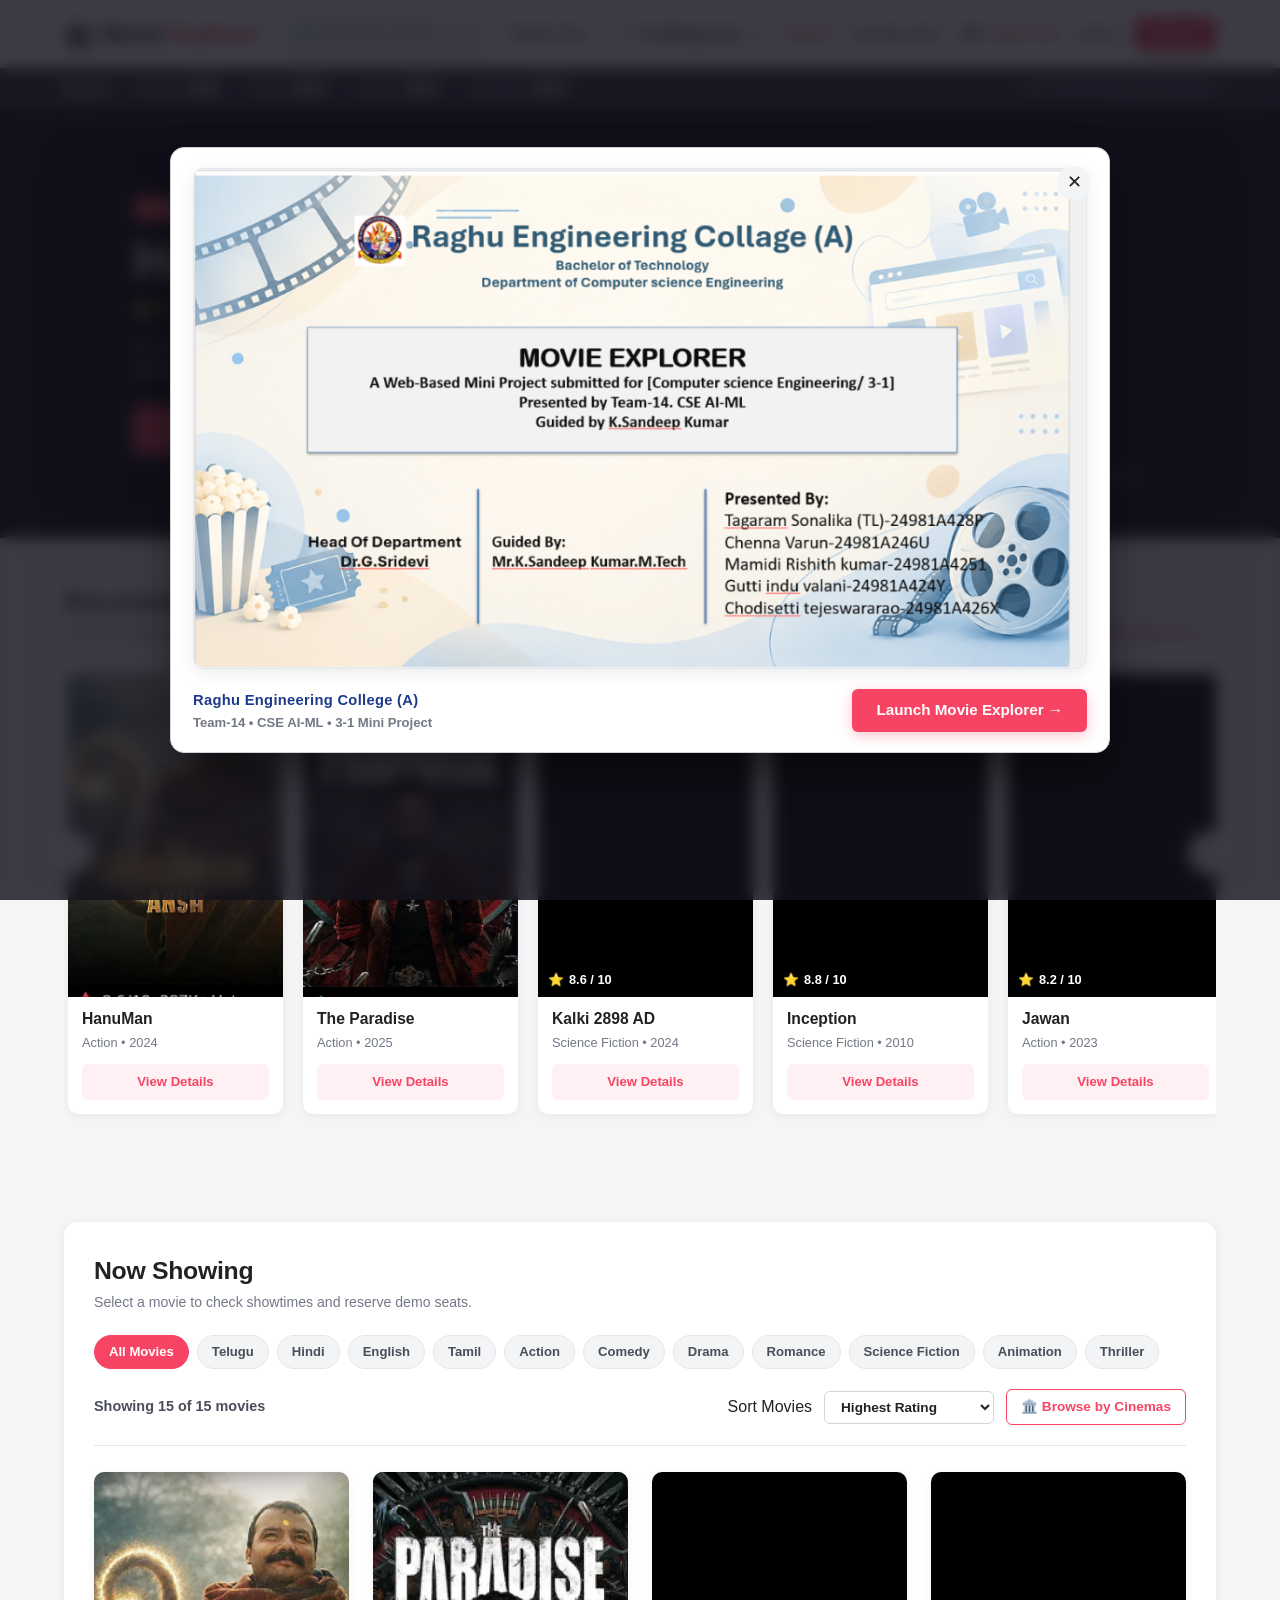
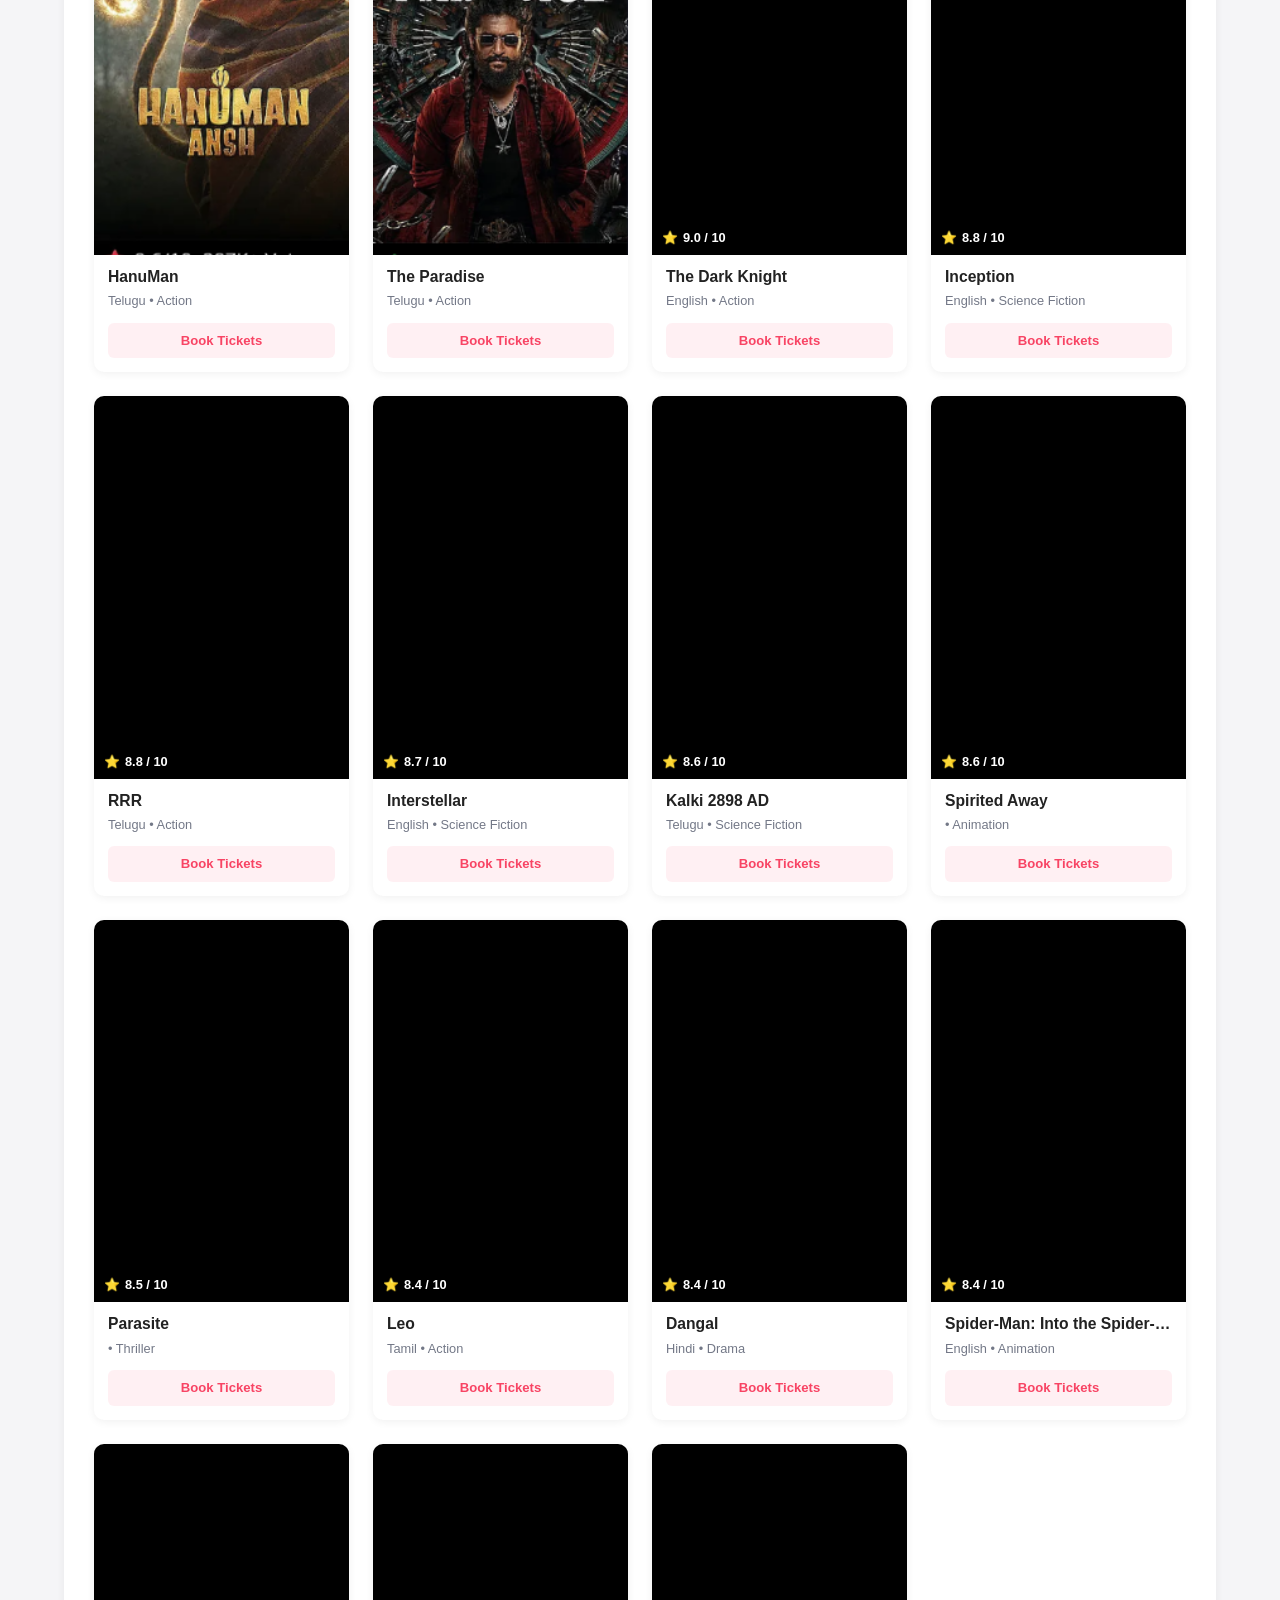
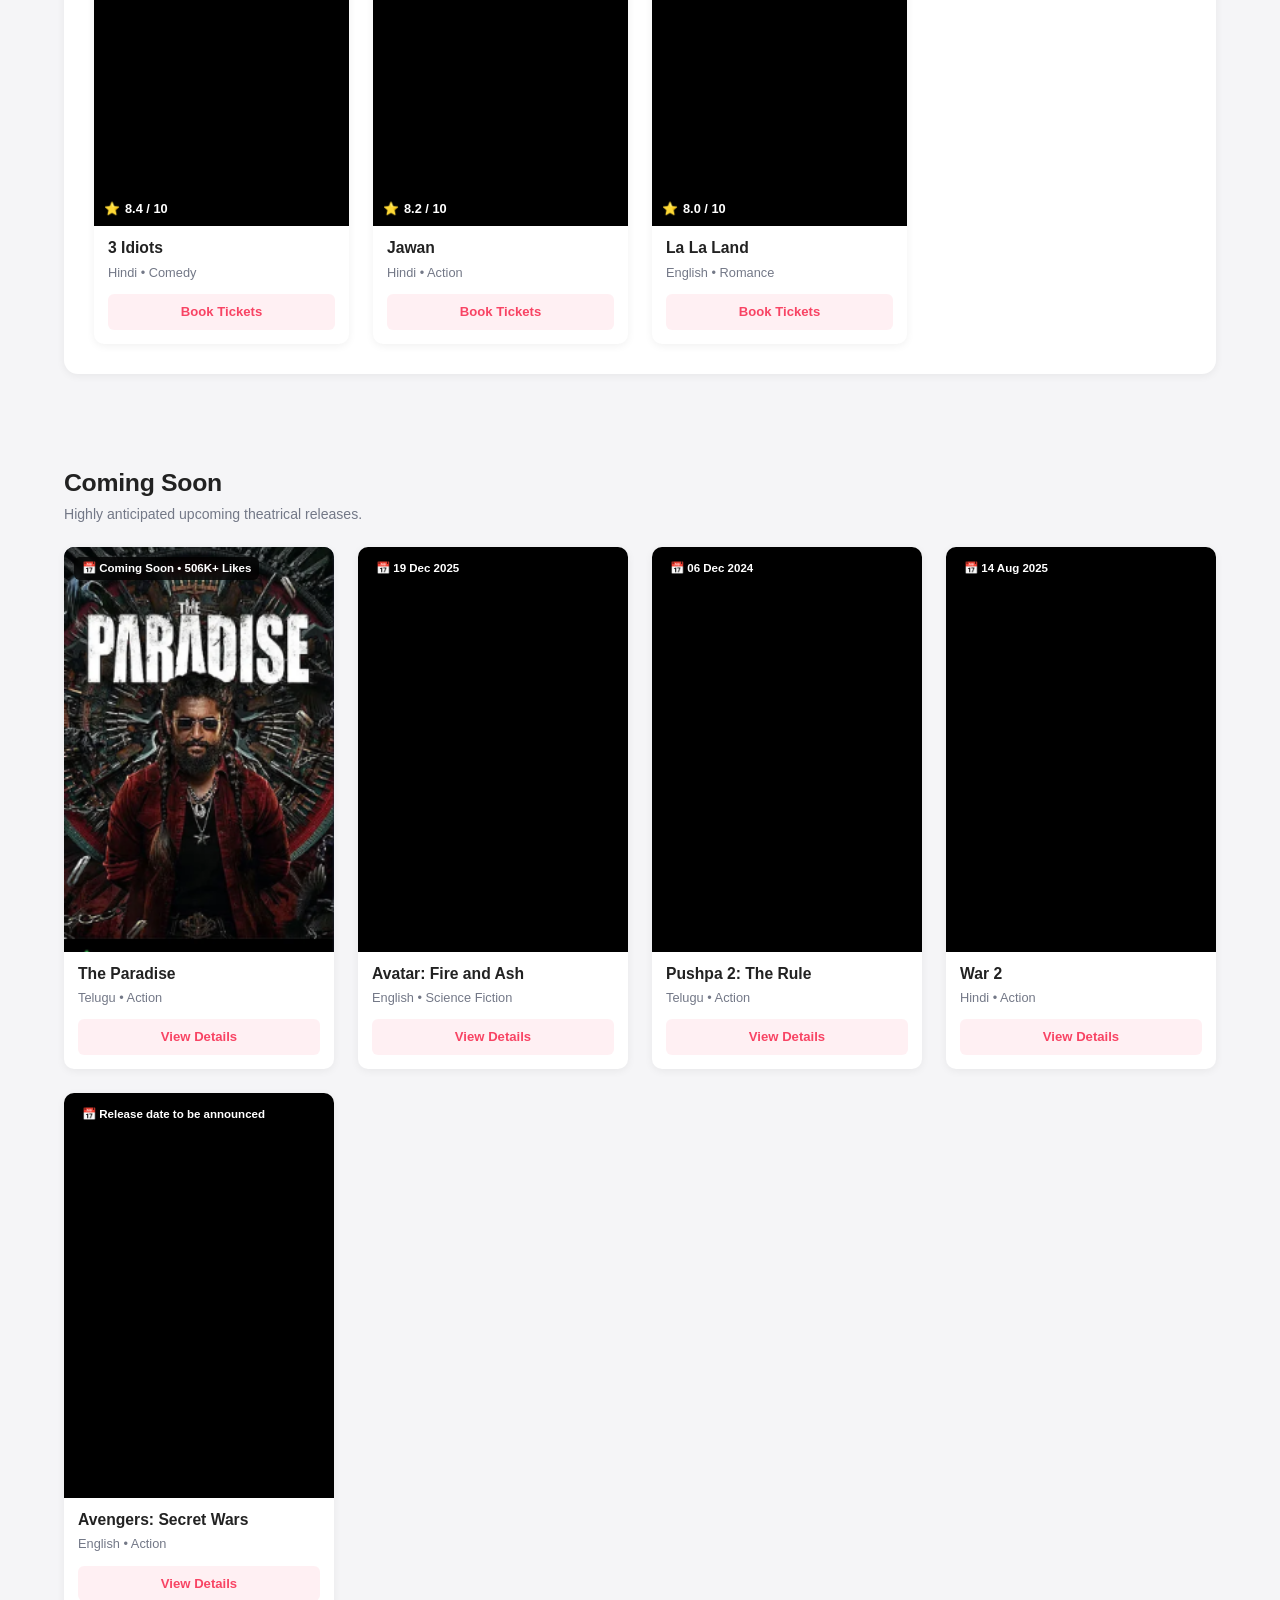
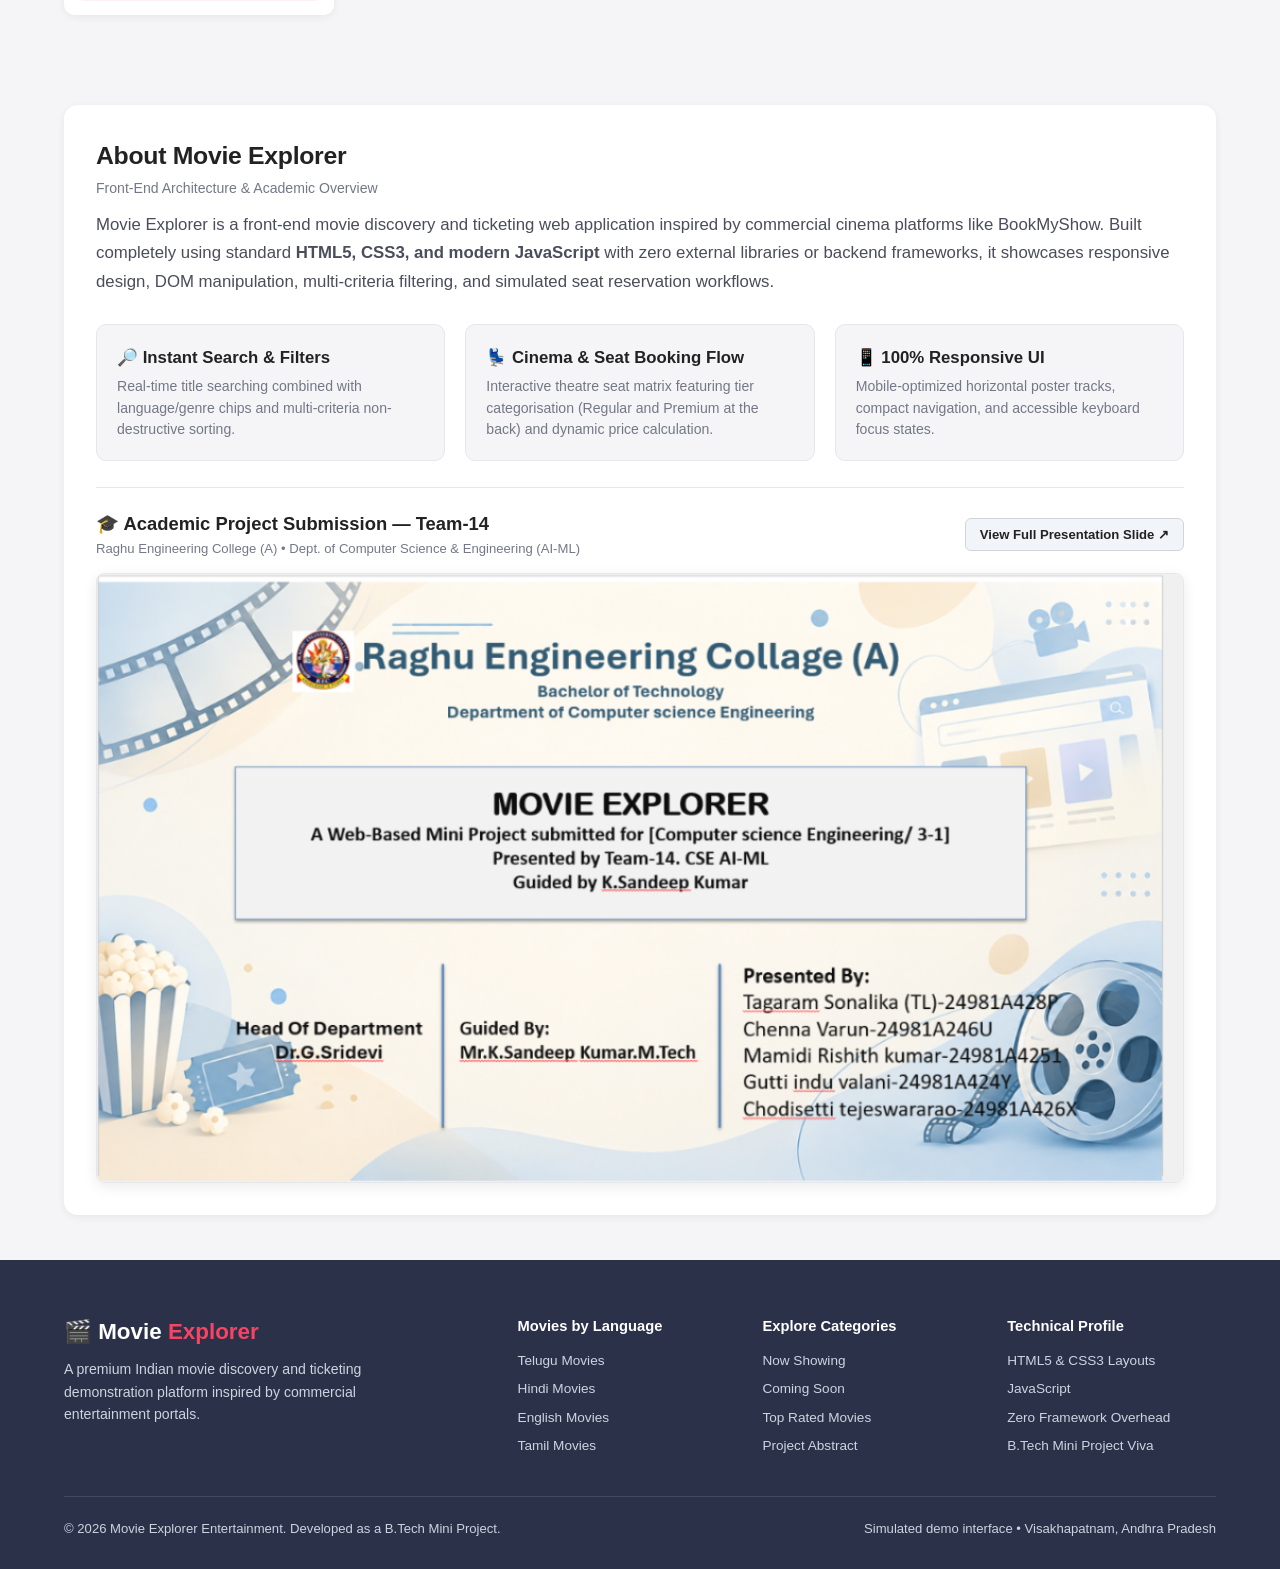
==== commit fc4d01d4: "feat: show academic project introduction slide when opening website" ====
--- a/index.html
+++ b/index.html
@@ -5,7 +5,7 @@
   <meta name="viewport" content="width=device-width, initial-scale=1.0">
   <title>Movie Explorer — BookMyShow-Inspired Movie Discovery & Ticketing</title>
   <meta name="description" content="Discover, explore, and simulate booking movie tickets across genres and languages with an interactive cinema seat layout and real-time filters.">
-  <link rel="stylesheet" href="style.css">
+  <link rel="stylesheet" href="style.css?v=2">
 </head>
 <body>
 
@@ -56,6 +56,7 @@
         <ul class="nav-main-links">
           <li><a href="#movies" class="active">Movies</a></li>
           <li><a href="#coming-soon">Coming Soon</a></li>
+          <li><a href="javascript:void(0)" onclick="openIntroModal()" style="color:var(--primary-brand); font-weight:700;">🎓 Project Info</a></li>
           <li><a href="#about">About</a></li>
         </ul>
 
@@ -318,12 +319,53 @@
           <p>Mobile-optimized horizontal poster tracks, compact navigation, and accessible keyboard focus states.</p>
         </div>
       </div>
+
+      <!-- Academic Project Presentation Slide Display -->
+      <div class="about-slide-showcase-box" style="margin-top: 26px; border-top: 1px solid var(--border-light); padding-top: 22px;">
+        <div style="display:flex; justify-content:space-between; align-items:center; margin-bottom:14px; flex-wrap:wrap; gap:10px;">
+          <div>
+            <h4 style="font-size:1.15rem; font-weight:800; color:var(--text-main); margin-bottom:2px;">🎓 Academic Project Submission — Team-14</h4>
+            <p style="font-size:0.82rem; color:var(--text-muted);">Raghu Engineering College (A) • Dept. of Computer Science & Engineering (AI-ML)</p>
+          </div>
+          <button type="button" class="btn-intro-modal-trigger" onclick="openIntroModal()">
+            View Full Presentation Slide ↗
+          </button>
+        </div>
+        <div class="about-slide-preview-frame" onclick="openIntroModal()" style="cursor: pointer;" title="Click to view full presentation slide">
+          <img src="images/project-presentation-slide.png" alt="Raghu Engineering College Project Presentation Slide" style="width:100%; height:auto; border-radius:8px; display:block; box-shadow:0 4px 14px rgba(0,0,0,0.08); border: 1px solid var(--border-light);" />
+        </div>
+      </div>
     </div>
   </section>
 
   <!-- ==========================================================================
        7. MODALS FRAMEWORK
        ========================================================================== -->
+
+  <!-- 0. Academic Project Introduction Slide Modal (Raghu Engineering College) -->
+  <div class="modal-overlay" id="introSlideModal" role="dialog" aria-modal="true" aria-labelledby="introSlideModalTitle">
+    <div class="modal-dialog-box intro-slide-dialog" style="max-width: 920px; padding: 22px 24px; background: #ffffff;">
+      <button type="button" class="modal-close-cross" onclick="closeIntroModal()" aria-label="Close dialog">✕</button>
+      
+      <div class="intro-slide-card">
+        <!-- Slide Image Presentation -->
+        <div class="intro-slide-image-wrapper">
+          <img src="images/project-presentation-slide.png" alt="Raghu Engineering College - Movie Explorer Project Presentation" class="intro-slide-full-img" id="introSlideImage" />
+        </div>
+
+        <!-- Action / Continue Bar -->
+        <div class="intro-slide-footer">
+          <div class="intro-slide-meta">
+            <span class="intro-badge">Raghu Engineering College (A)</span>
+            <span class="intro-team">Team-14 • CSE AI-ML • 3-1 Mini Project</span>
+          </div>
+          <button type="button" class="btn-explore-project" onclick="closeIntroModal()">
+            Launch Movie Explorer &rarr;
+          </button>
+        </div>
+      </div>
+    </div>
+  </div>
 
   <!-- A. Movie Details Modal -->
   <div class="modal-overlay" id="movieDetailsModal" role="dialog" aria-modal="true" aria-labelledby="movieDetailsModalTitle">
@@ -627,6 +669,6 @@
     </div>
   </footer>
 
-  <script src="script.js"></script>
+  <script src="script.js?v=2"></script>
 </body>
 </html>
--- a/style.css
+++ b/style.css
@@ -1807,10 +1807,11 @@
   display: flex;
   gap: 8px;
   align-items: center;
+  width: 100%;
 }
 
 .country-code-select {
-  padding: 10px 10px;
+  padding: 10px 8px;
   border: 1px solid var(--border-medium);
   border-radius: var(--radius-sm);
   background: #f8fafc;
@@ -1819,7 +1820,9 @@
   font-weight: 600;
   outline: none;
   cursor: pointer;
-  max-width: 130px;
+  flex: 0 0 125px;
+  max-width: 125px;
+  box-sizing: border-box;
   transition: var(--transition);
 }
 
@@ -1829,9 +1832,12 @@
 }
 
 .phone-number-input {
-  flex: 1;
+  flex: 1 1 auto;
+  min-width: 0;
+  width: 100%;
   letter-spacing: 0.5px;
   font-weight: 600;
+  box-sizing: border-box;
 }
 
 /* Step 2: OTP Verification UI Components */
@@ -1956,13 +1962,17 @@
 /* 6 OTP Input Boxes Row */
 .otp-inputs-row {
   display: flex;
-  justify-content: space-between;
+  justify-content: center;
+  align-items: center;
   gap: 8px;
-  margin: 16px 0;
+  margin: 18px 0;
+  width: 100%;
 }
 
 .otp-digit-box {
-  width: 48px;
+  flex: 1 1 48px;
+  max-width: 50px;
+  min-width: 38px;
   height: 52px;
   text-align: center;
   font-size: 1.4rem;
@@ -1975,6 +1985,7 @@
   outline: none;
   transition: all 0.2s ease;
   box-sizing: border-box;
+  padding: 0;
 }
 
 .otp-digit-box:focus {
@@ -2357,6 +2368,120 @@
   color: var(--text-body);
   line-height: 1.5;
   margin-top: 4px;
+}
+
+/* ==========================================================================
+   ACADEMIC INTRODUCTION SLIDE MODAL (Raghu Engineering College)
+   ========================================================================== */
+.intro-slide-dialog {
+  max-width: 940px !important;
+  width: 95%;
+  border-radius: var(--radius-lg);
+  box-shadow: 0 20px 40px rgba(0, 0, 0, 0.45);
+  border: 1px solid var(--border-medium);
+  animation: modalSlidePop 0.3s cubic-bezier(0.16, 1, 0.3, 1);
+  padding: 20px 22px !important;
+}
+
+@keyframes modalSlidePop {
+  from {
+    transform: scale(0.94) translateY(15px);
+    opacity: 0;
+  }
+  to {
+    transform: scale(1) translateY(0);
+    opacity: 1;
+  }
+}
+
+.intro-slide-card {
+  display: flex;
+  flex-direction: column;
+  gap: 14px;
+}
+
+.intro-slide-image-wrapper {
+  width: 100%;
+  border-radius: var(--radius-md);
+  overflow: hidden;
+  border: 1px solid #e2e8f0;
+  box-shadow: 0 4px 18px rgba(0, 0, 0, 0.08);
+  background: #f8fafc;
+}
+
+.intro-slide-full-img {
+  width: 100%;
+  height: auto;
+  display: block;
+  object-fit: contain;
+}
+
+.intro-slide-footer {
+  display: flex;
+  align-items: center;
+  justify-content: space-between;
+  flex-wrap: wrap;
+  gap: 12px;
+  padding-top: 6px;
+}
+
+.intro-slide-meta {
+  display: flex;
+  flex-direction: column;
+  gap: 2px;
+}
+
+.intro-badge {
+  font-size: 0.92rem;
+  font-weight: 800;
+  color: #1e3a8a;
+  letter-spacing: 0.3px;
+}
+
+.intro-team {
+  font-size: 0.82rem;
+  color: var(--text-muted);
+  font-weight: 600;
+}
+
+.btn-explore-project {
+  background: var(--primary-brand);
+  color: #ffffff;
+  border: none;
+  padding: 10px 24px;
+  font-size: 0.95rem;
+  font-weight: 800;
+  border-radius: var(--radius-sm);
+  cursor: pointer;
+  transition: var(--transition);
+  display: inline-flex;
+  align-items: center;
+  gap: 8px;
+  box-shadow: 0 4px 14px rgba(248, 68, 100, 0.3);
+}
+
+.btn-explore-project:hover {
+  background: var(--primary-hover);
+  transform: translateY(-2px);
+  box-shadow: 0 6px 18px rgba(248, 68, 100, 0.45);
+}
+
+.btn-intro-modal-trigger {
+  background: #f1f5f9;
+  color: var(--text-main);
+  border: 1px solid var(--border-medium);
+  padding: 6px 14px;
+  border-radius: var(--radius-sm);
+  font-size: 0.82rem;
+  font-weight: 700;
+  cursor: pointer;
+  transition: var(--transition);
+}
+
+.btn-intro-modal-trigger:hover {
+  background: var(--primary-brand);
+  color: #ffffff;
+  border-color: var(--primary-brand);
 }
 
 /* --- Print Stylesheet for Physical / PDF Tickets --- */
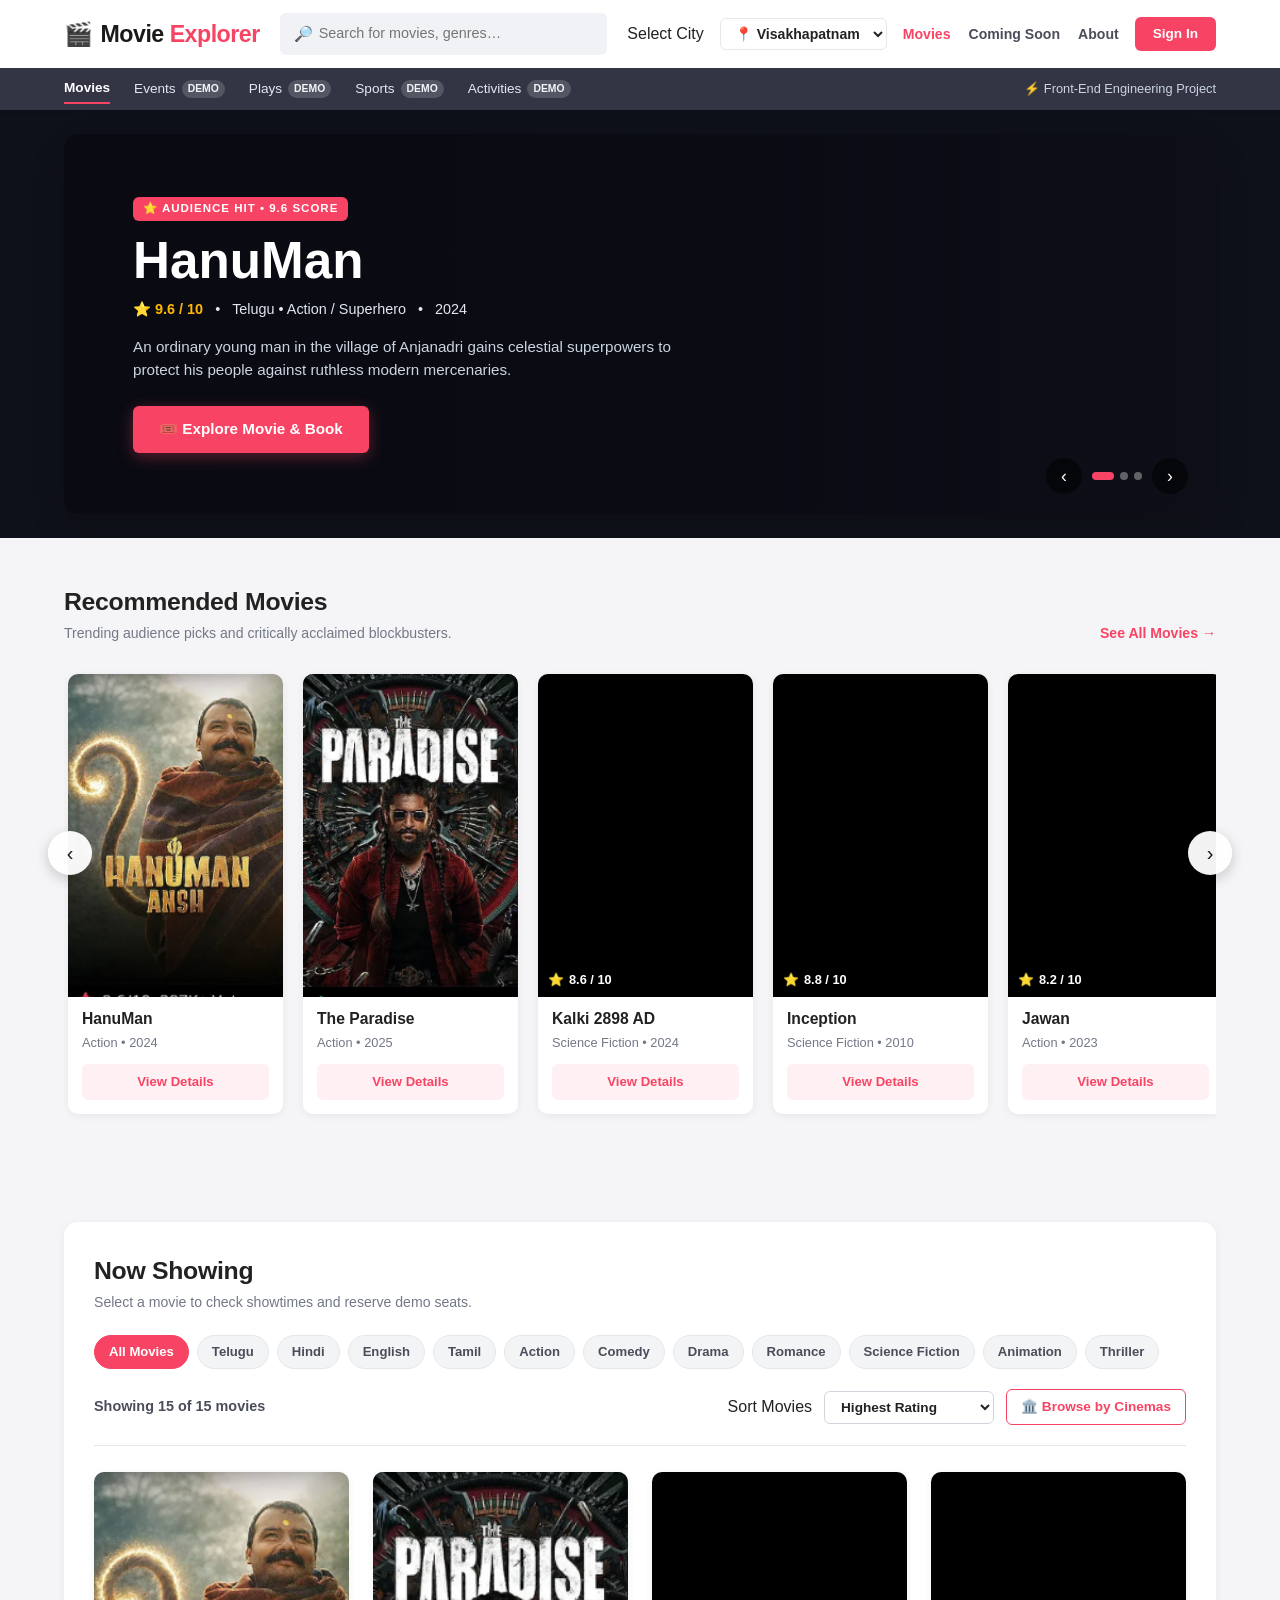
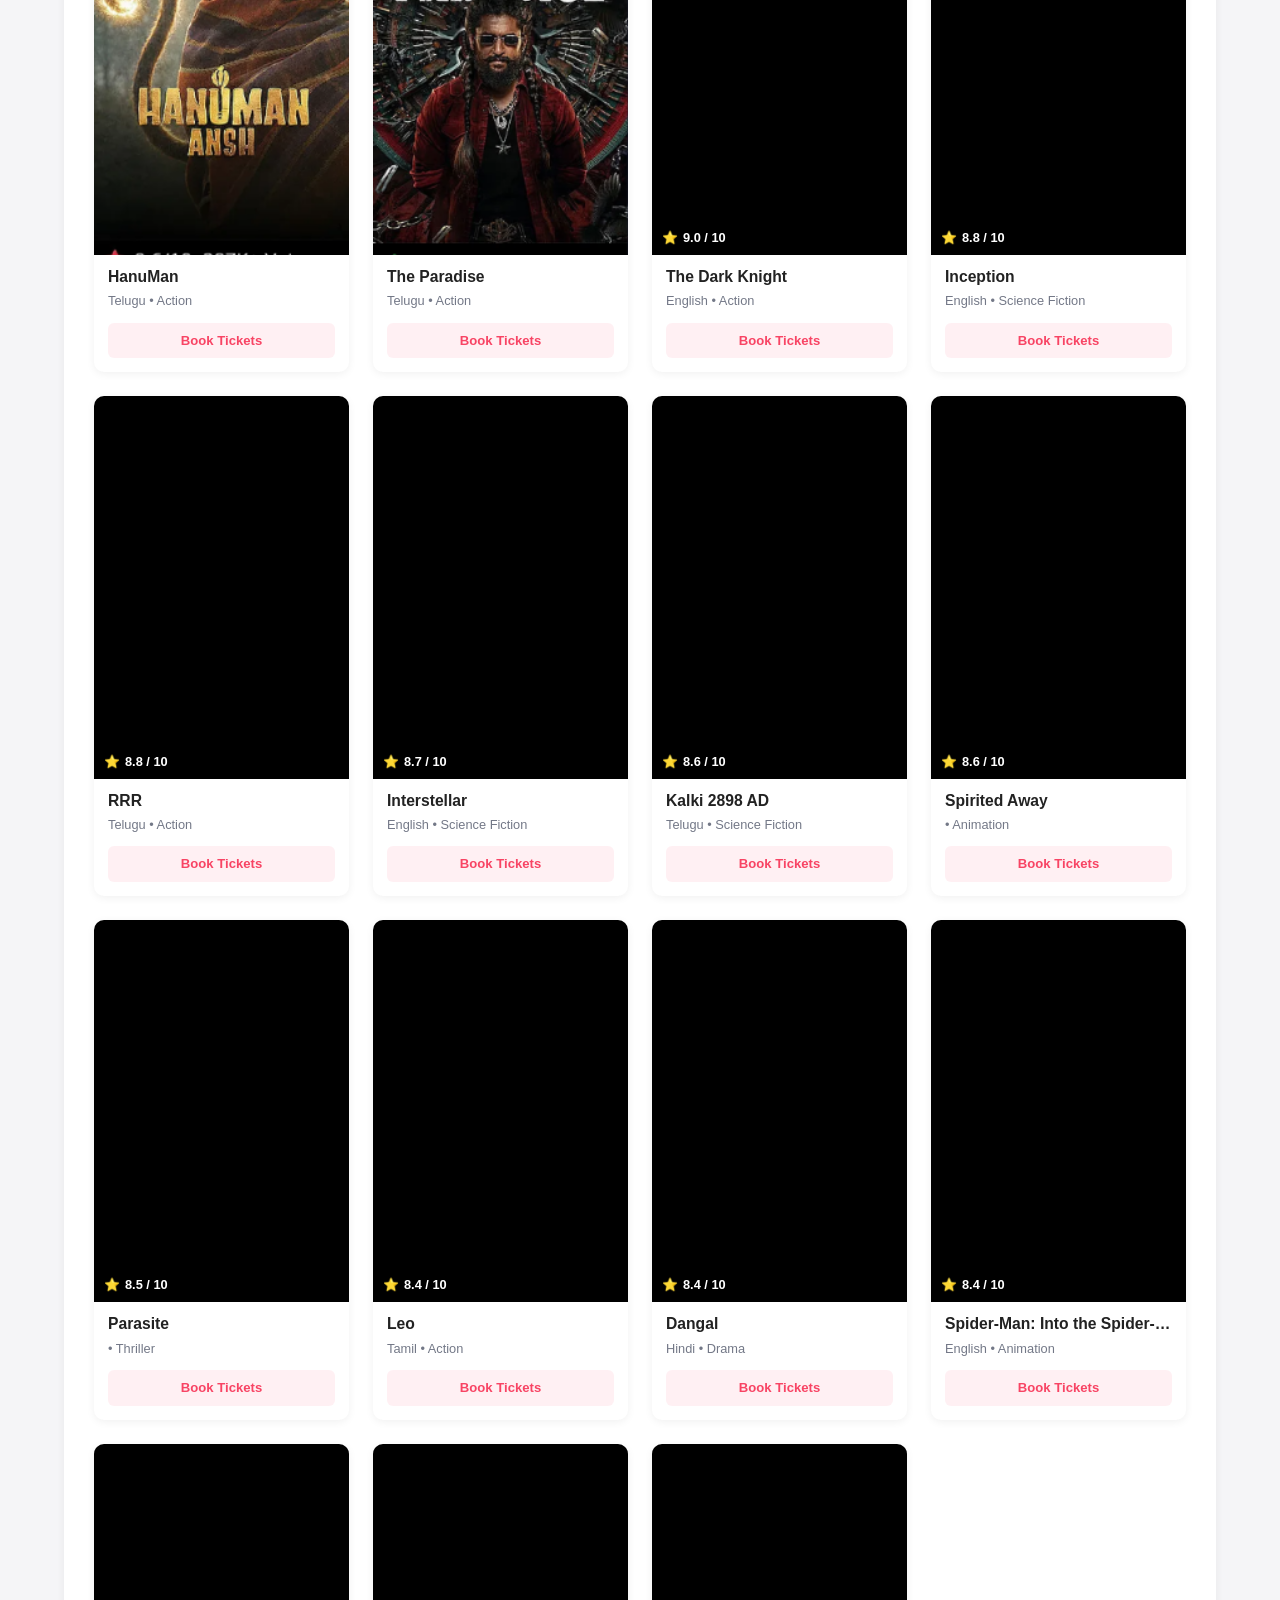
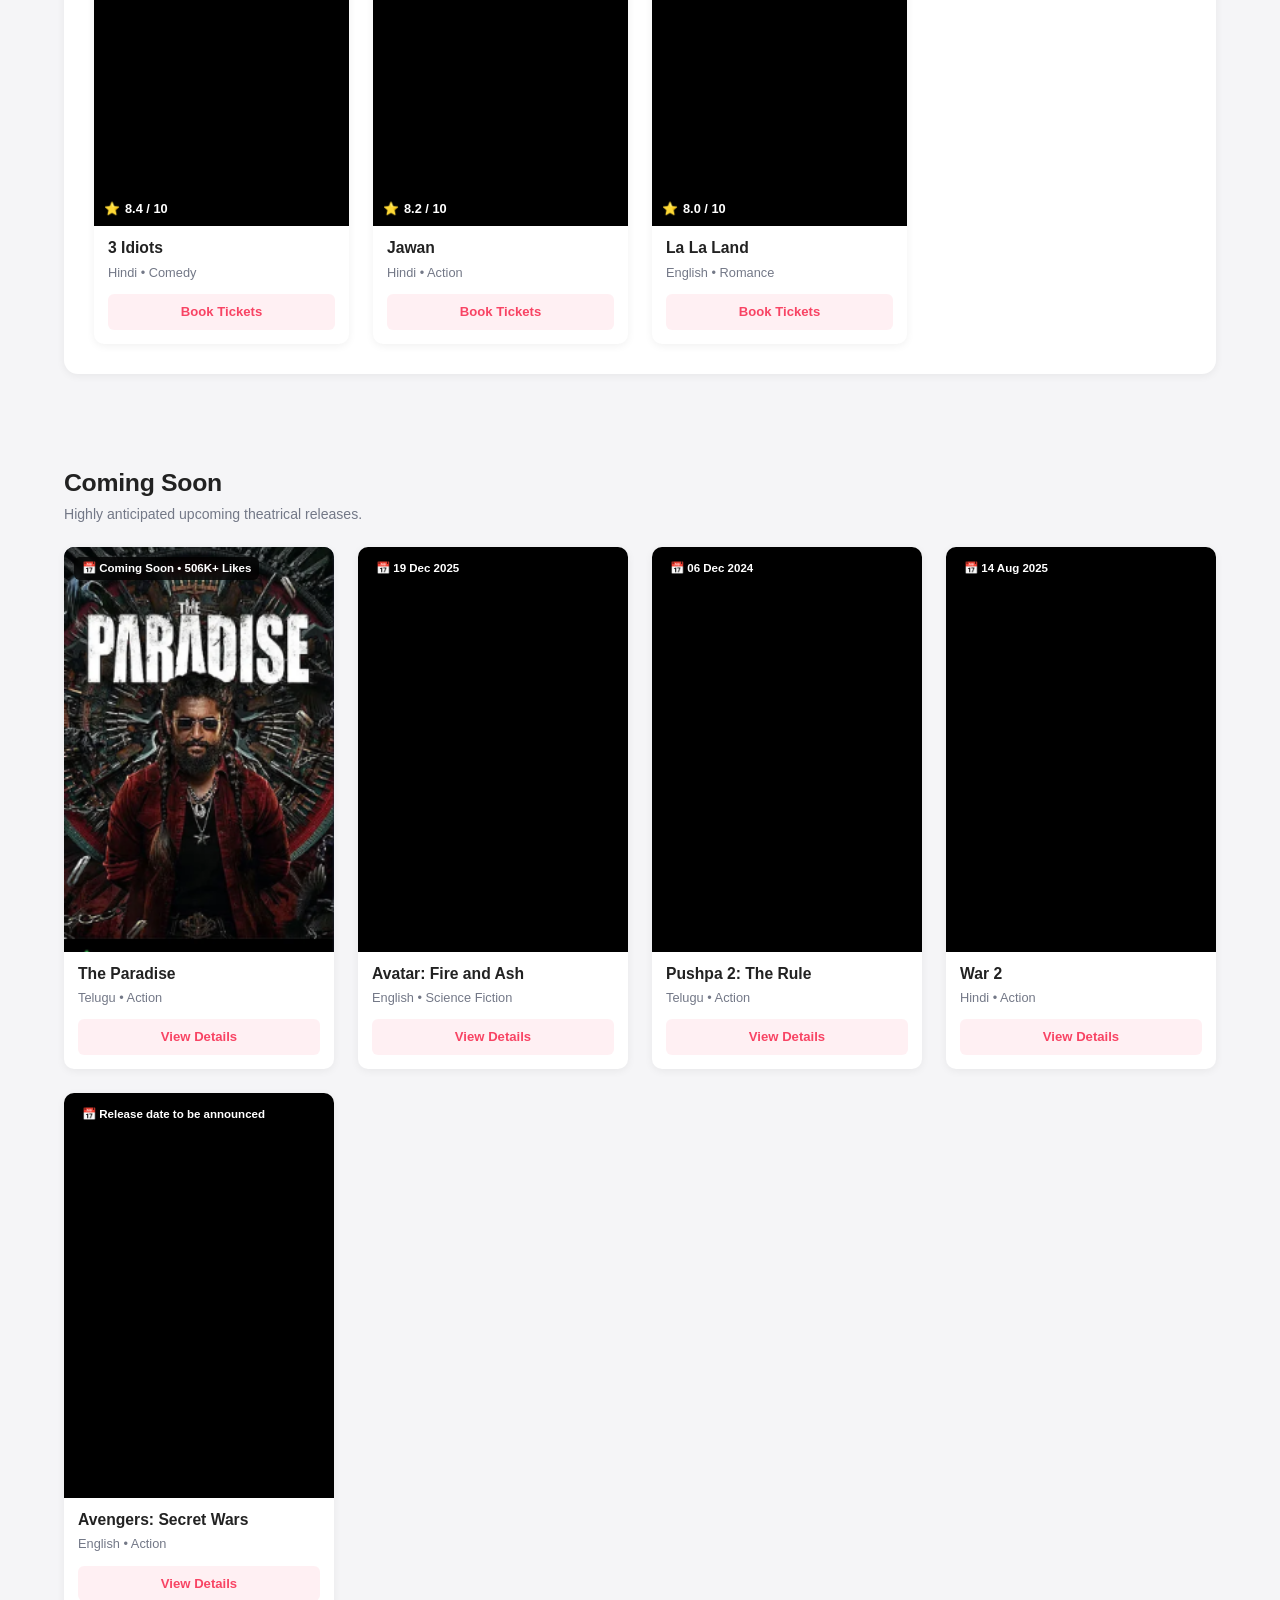
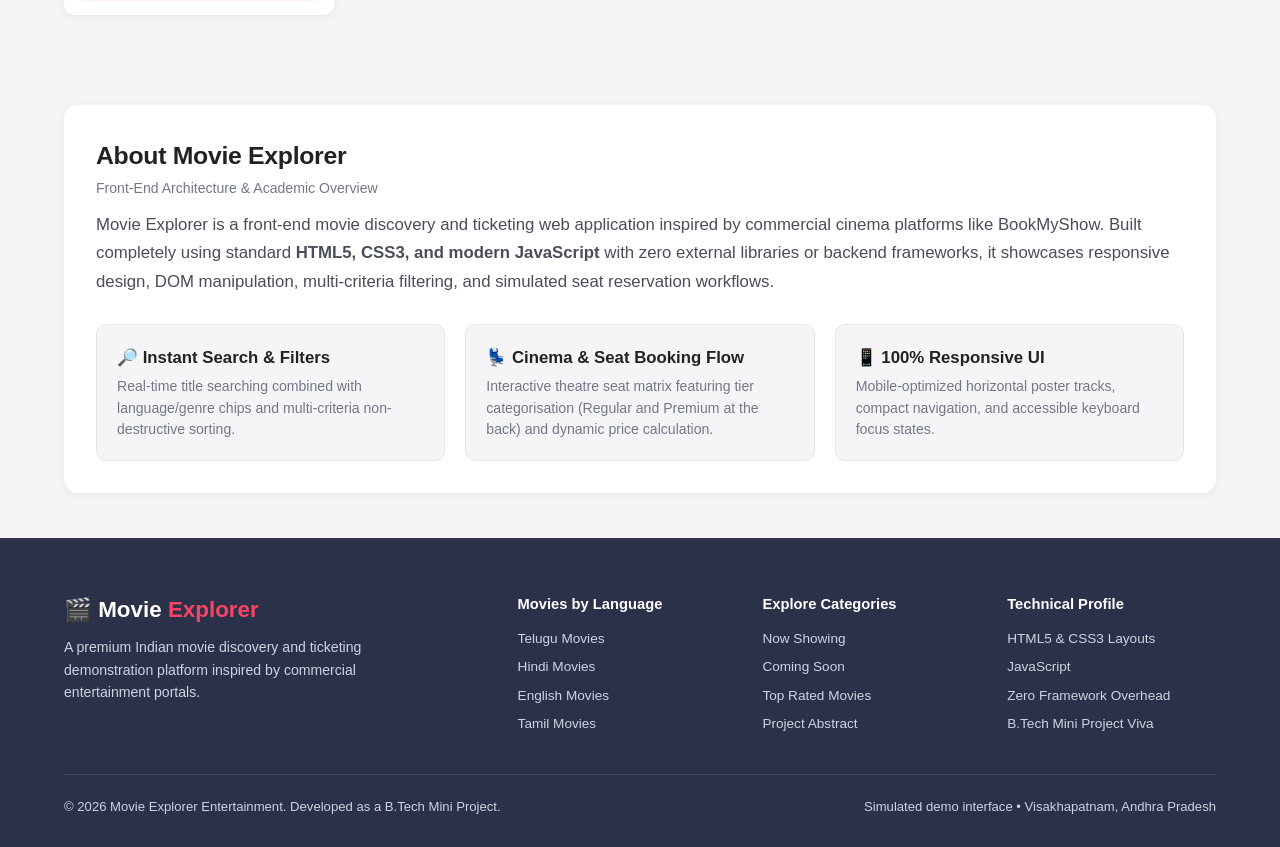
==== commit 2fb00e21: "revert: remove academic presentation intro popup and restore original interface" ====
--- a/index.html
+++ b/index.html
@@ -56,7 +56,6 @@
         <ul class="nav-main-links">
           <li><a href="#movies" class="active">Movies</a></li>
           <li><a href="#coming-soon">Coming Soon</a></li>
-          <li><a href="javascript:void(0)" onclick="openIntroModal()" style="color:var(--primary-brand); font-weight:700;">🎓 Project Info</a></li>
           <li><a href="#about">About</a></li>
         </ul>
 
@@ -319,53 +318,12 @@
           <p>Mobile-optimized horizontal poster tracks, compact navigation, and accessible keyboard focus states.</p>
         </div>
       </div>
-
-      <!-- Academic Project Presentation Slide Display -->
-      <div class="about-slide-showcase-box" style="margin-top: 26px; border-top: 1px solid var(--border-light); padding-top: 22px;">
-        <div style="display:flex; justify-content:space-between; align-items:center; margin-bottom:14px; flex-wrap:wrap; gap:10px;">
-          <div>
-            <h4 style="font-size:1.15rem; font-weight:800; color:var(--text-main); margin-bottom:2px;">🎓 Academic Project Submission — Team-14</h4>
-            <p style="font-size:0.82rem; color:var(--text-muted);">Raghu Engineering College (A) • Dept. of Computer Science & Engineering (AI-ML)</p>
-          </div>
-          <button type="button" class="btn-intro-modal-trigger" onclick="openIntroModal()">
-            View Full Presentation Slide ↗
-          </button>
-        </div>
-        <div class="about-slide-preview-frame" onclick="openIntroModal()" style="cursor: pointer;" title="Click to view full presentation slide">
-          <img src="images/project-presentation-slide.png" alt="Raghu Engineering College Project Presentation Slide" style="width:100%; height:auto; border-radius:8px; display:block; box-shadow:0 4px 14px rgba(0,0,0,0.08); border: 1px solid var(--border-light);" />
-        </div>
-      </div>
     </div>
   </section>
 
   <!-- ==========================================================================
        7. MODALS FRAMEWORK
        ========================================================================== -->
-
-  <!-- 0. Academic Project Introduction Slide Modal (Raghu Engineering College) -->
-  <div class="modal-overlay" id="introSlideModal" role="dialog" aria-modal="true" aria-labelledby="introSlideModalTitle">
-    <div class="modal-dialog-box intro-slide-dialog" style="max-width: 920px; padding: 22px 24px; background: #ffffff;">
-      <button type="button" class="modal-close-cross" onclick="closeIntroModal()" aria-label="Close dialog">✕</button>
-      
-      <div class="intro-slide-card">
-        <!-- Slide Image Presentation -->
-        <div class="intro-slide-image-wrapper">
-          <img src="images/project-presentation-slide.png" alt="Raghu Engineering College - Movie Explorer Project Presentation" class="intro-slide-full-img" id="introSlideImage" />
-        </div>
-
-        <!-- Action / Continue Bar -->
-        <div class="intro-slide-footer">
-          <div class="intro-slide-meta">
-            <span class="intro-badge">Raghu Engineering College (A)</span>
-            <span class="intro-team">Team-14 • CSE AI-ML • 3-1 Mini Project</span>
-          </div>
-          <button type="button" class="btn-explore-project" onclick="closeIntroModal()">
-            Launch Movie Explorer &rarr;
-          </button>
-        </div>
-      </div>
-    </div>
-  </div>
 
   <!-- A. Movie Details Modal -->
   <div class="modal-overlay" id="movieDetailsModal" role="dialog" aria-modal="true" aria-labelledby="movieDetailsModalTitle">
--- a/style.css
+++ b/style.css
@@ -2370,120 +2370,6 @@
   margin-top: 4px;
 }
 
-/* ==========================================================================
-   ACADEMIC INTRODUCTION SLIDE MODAL (Raghu Engineering College)
-   ========================================================================== */
-.intro-slide-dialog {
-  max-width: 940px !important;
-  width: 95%;
-  border-radius: var(--radius-lg);
-  box-shadow: 0 20px 40px rgba(0, 0, 0, 0.45);
-  border: 1px solid var(--border-medium);
-  animation: modalSlidePop 0.3s cubic-bezier(0.16, 1, 0.3, 1);
-  padding: 20px 22px !important;
-}
-
-@keyframes modalSlidePop {
-  from {
-    transform: scale(0.94) translateY(15px);
-    opacity: 0;
-  }
-  to {
-    transform: scale(1) translateY(0);
-    opacity: 1;
-  }
-}
-
-.intro-slide-card {
-  display: flex;
-  flex-direction: column;
-  gap: 14px;
-}
-
-.intro-slide-image-wrapper {
-  width: 100%;
-  border-radius: var(--radius-md);
-  overflow: hidden;
-  border: 1px solid #e2e8f0;
-  box-shadow: 0 4px 18px rgba(0, 0, 0, 0.08);
-  background: #f8fafc;
-}
-
-.intro-slide-full-img {
-  width: 100%;
-  height: auto;
-  display: block;
-  object-fit: contain;
-}
-
-.intro-slide-footer {
-  display: flex;
-  align-items: center;
-  justify-content: space-between;
-  flex-wrap: wrap;
-  gap: 12px;
-  padding-top: 6px;
-}
-
-.intro-slide-meta {
-  display: flex;
-  flex-direction: column;
-  gap: 2px;
-}
-
-.intro-badge {
-  font-size: 0.92rem;
-  font-weight: 800;
-  color: #1e3a8a;
-  letter-spacing: 0.3px;
-}
-
-.intro-team {
-  font-size: 0.82rem;
-  color: var(--text-muted);
-  font-weight: 600;
-}
-
-.btn-explore-project {
-  background: var(--primary-brand);
-  color: #ffffff;
-  border: none;
-  padding: 10px 24px;
-  font-size: 0.95rem;
-  font-weight: 800;
-  border-radius: var(--radius-sm);
-  cursor: pointer;
-  transition: var(--transition);
-  display: inline-flex;
-  align-items: center;
-  gap: 8px;
-  box-shadow: 0 4px 14px rgba(248, 68, 100, 0.3);
-}
-
-.btn-explore-project:hover {
-  background: var(--primary-hover);
-  transform: translateY(-2px);
-  box-shadow: 0 6px 18px rgba(248, 68, 100, 0.45);
-}
-
-.btn-intro-modal-trigger {
-  background: #f1f5f9;
-  color: var(--text-main);
-  border: 1px solid var(--border-medium);
-  padding: 6px 14px;
-  border-radius: var(--radius-sm);
-  font-size: 0.82rem;
-  font-weight: 700;
-  cursor: pointer;
-  transition: var(--transition);
-}
-
-.btn-intro-modal-trigger:hover {
-  background: var(--primary-brand);
-  color: #ffffff;
-  border-color: var(--primary-brand);
-}
-
 /* --- Print Stylesheet for Physical / PDF Tickets --- */
 @media print {
   body * {
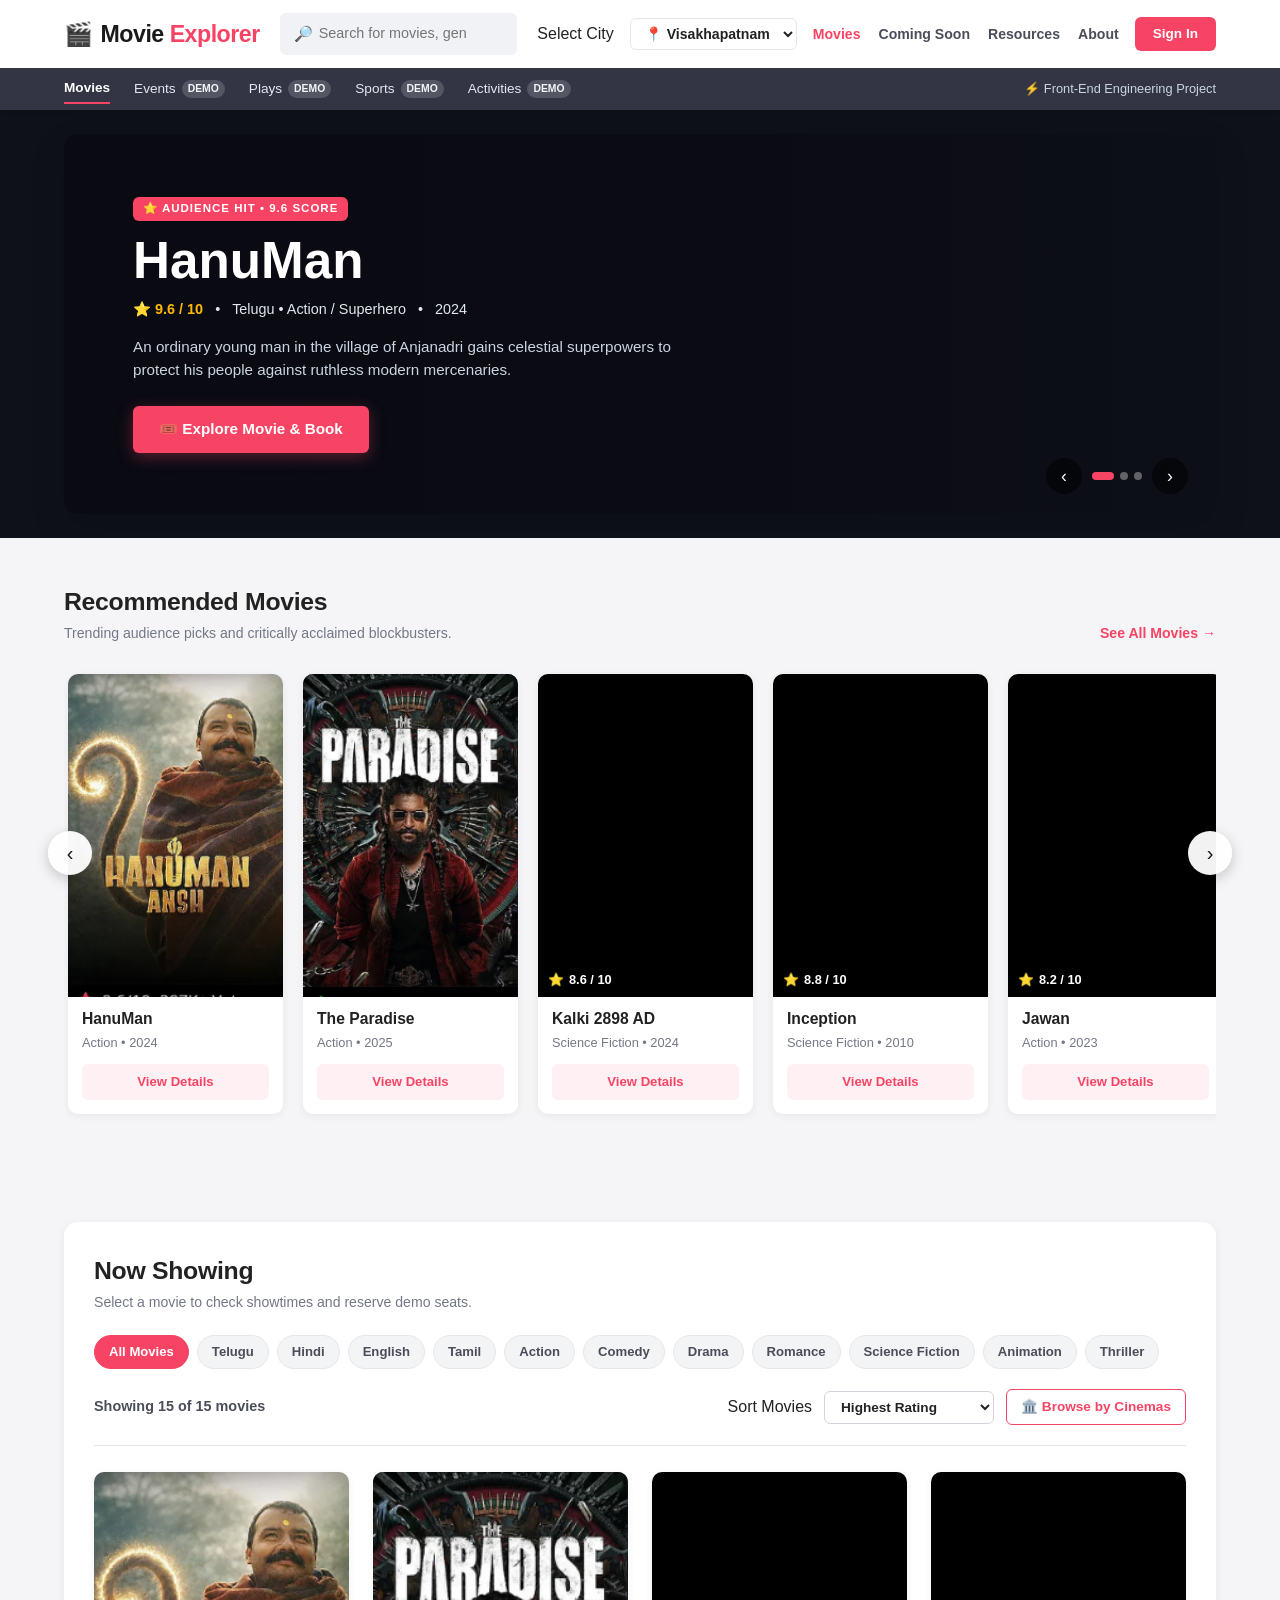
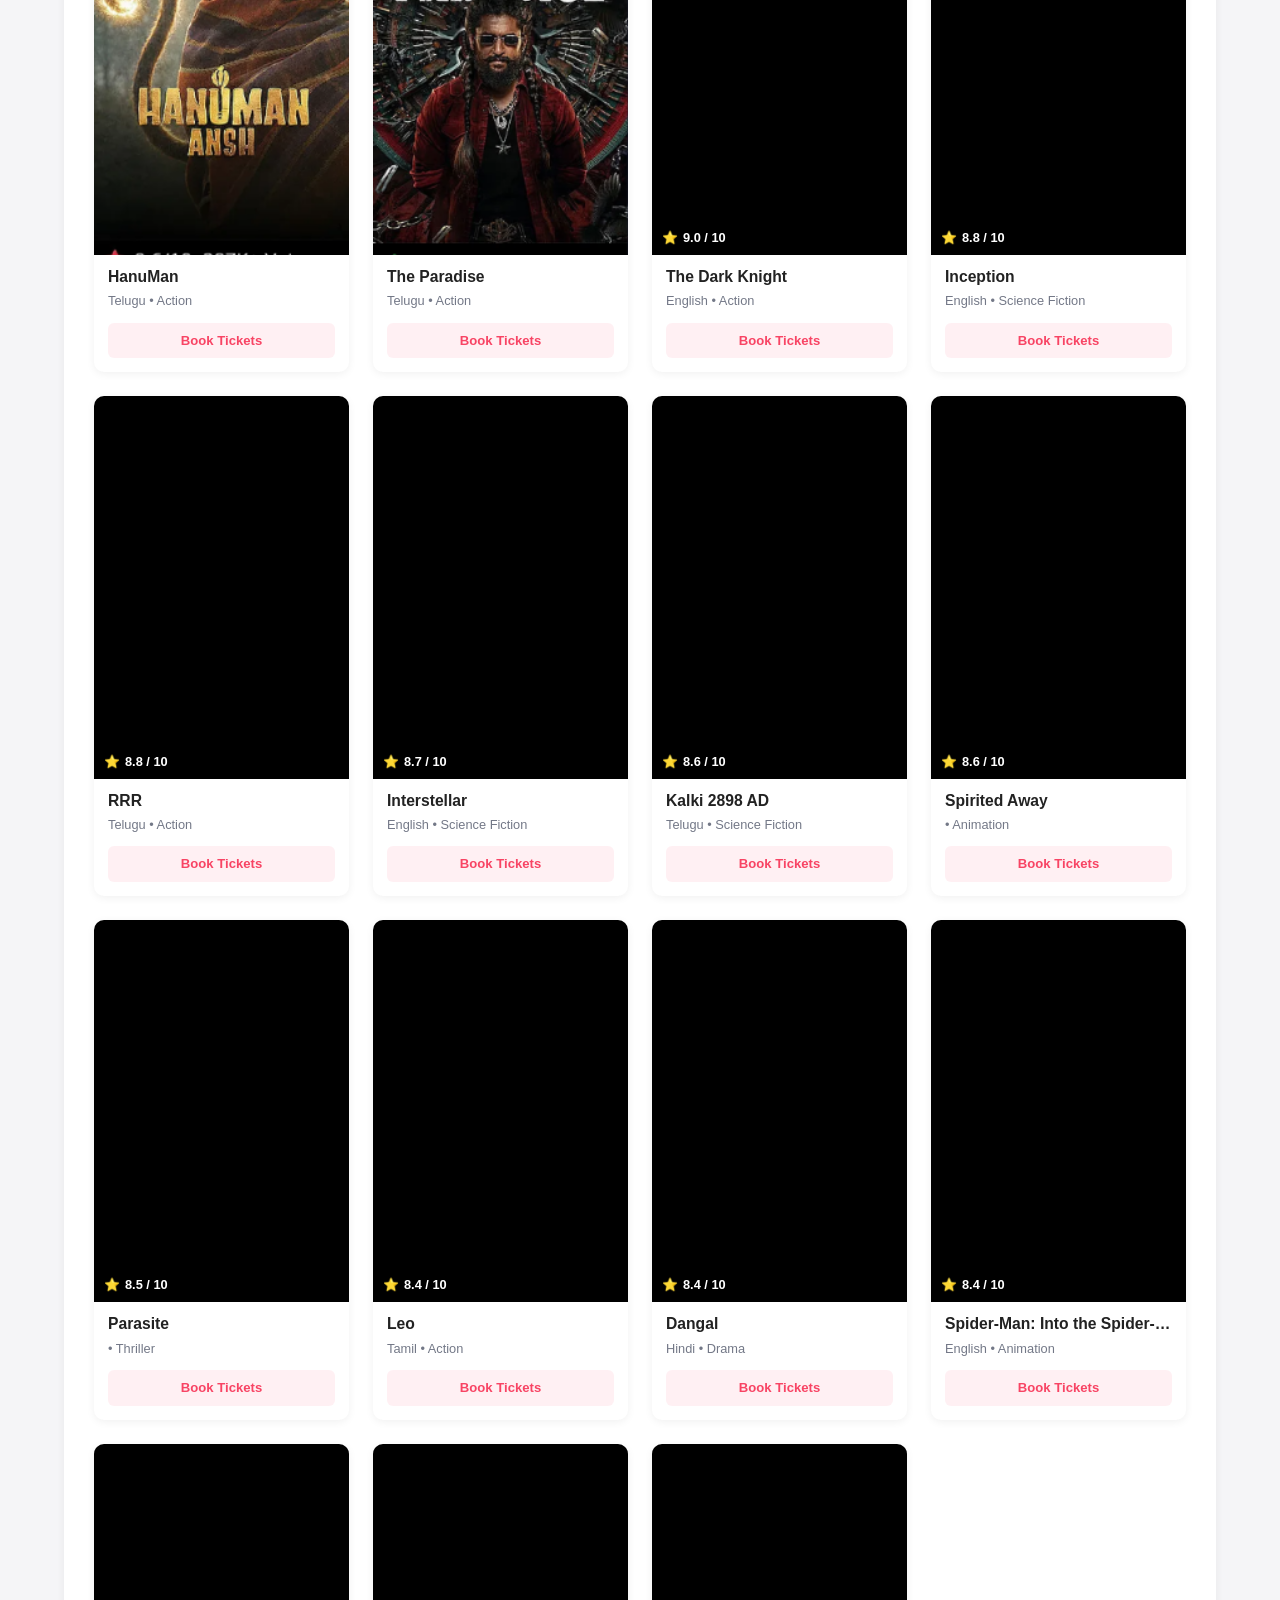
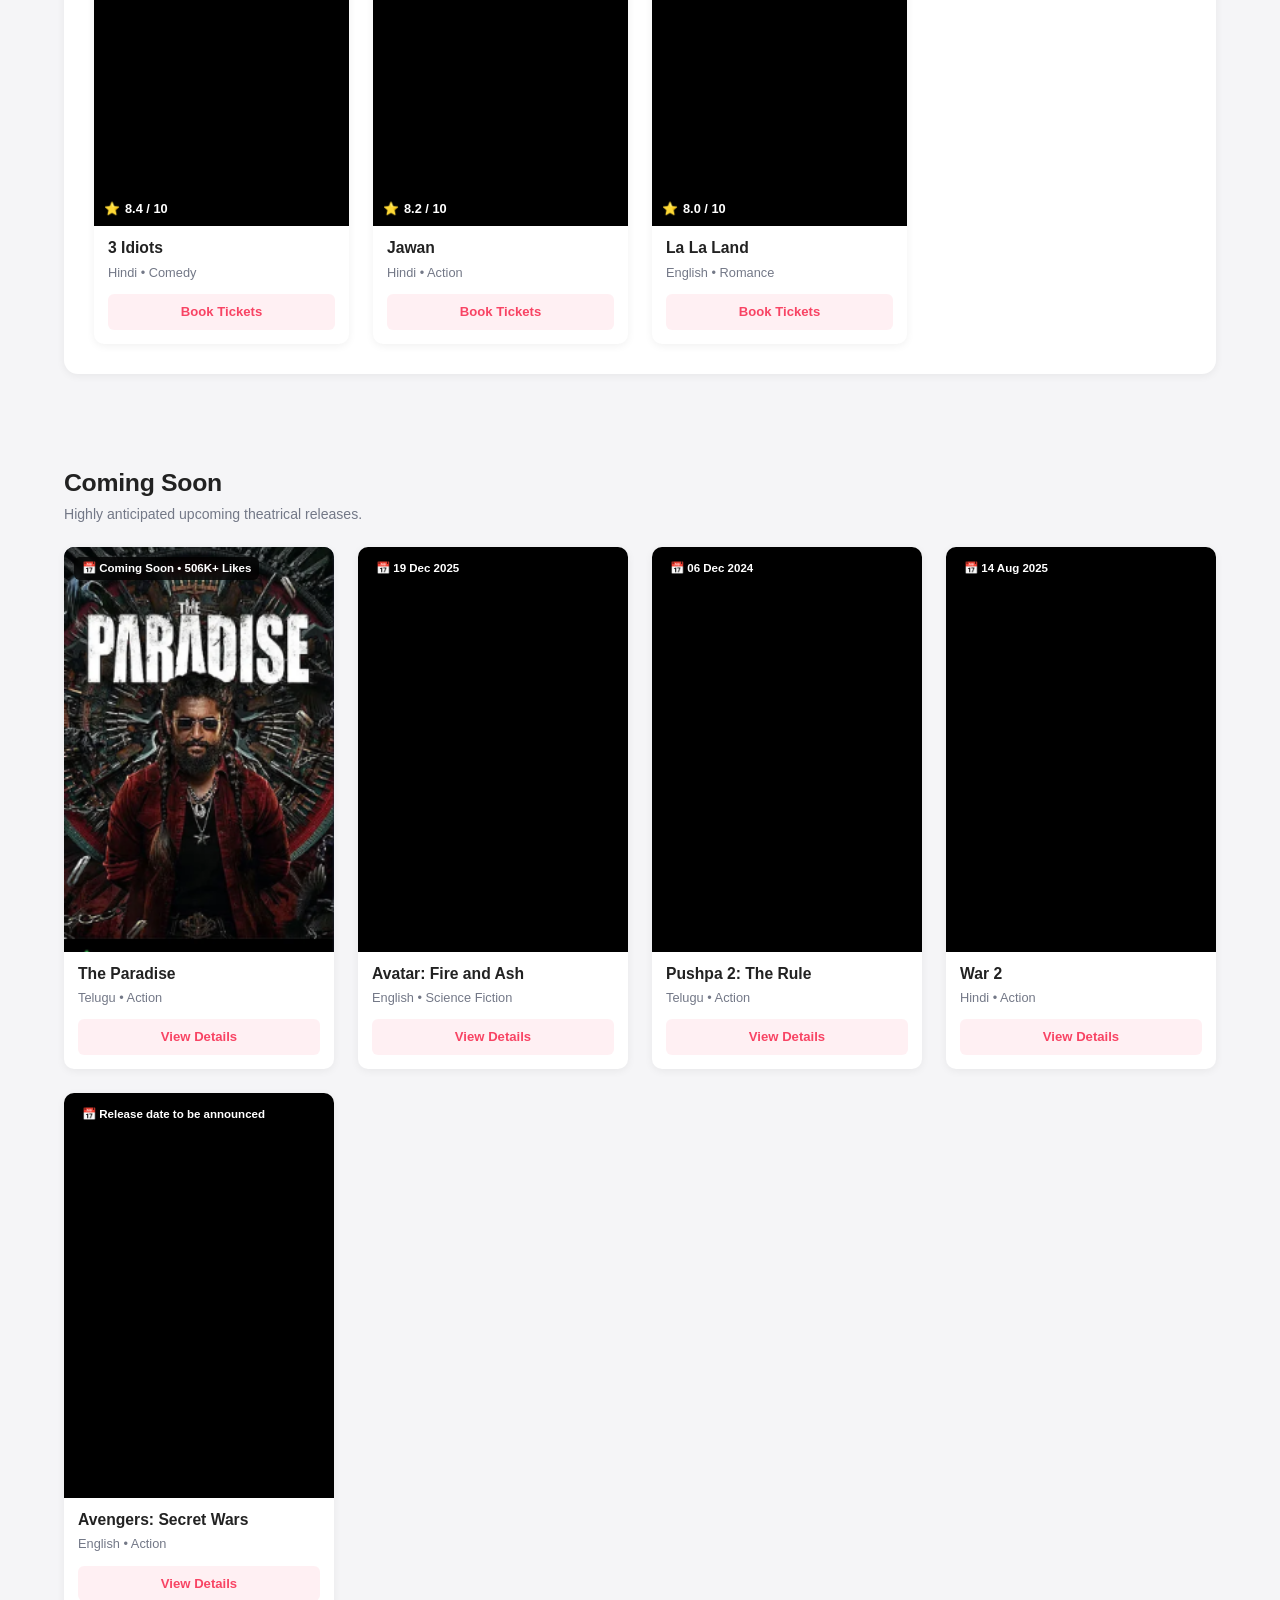
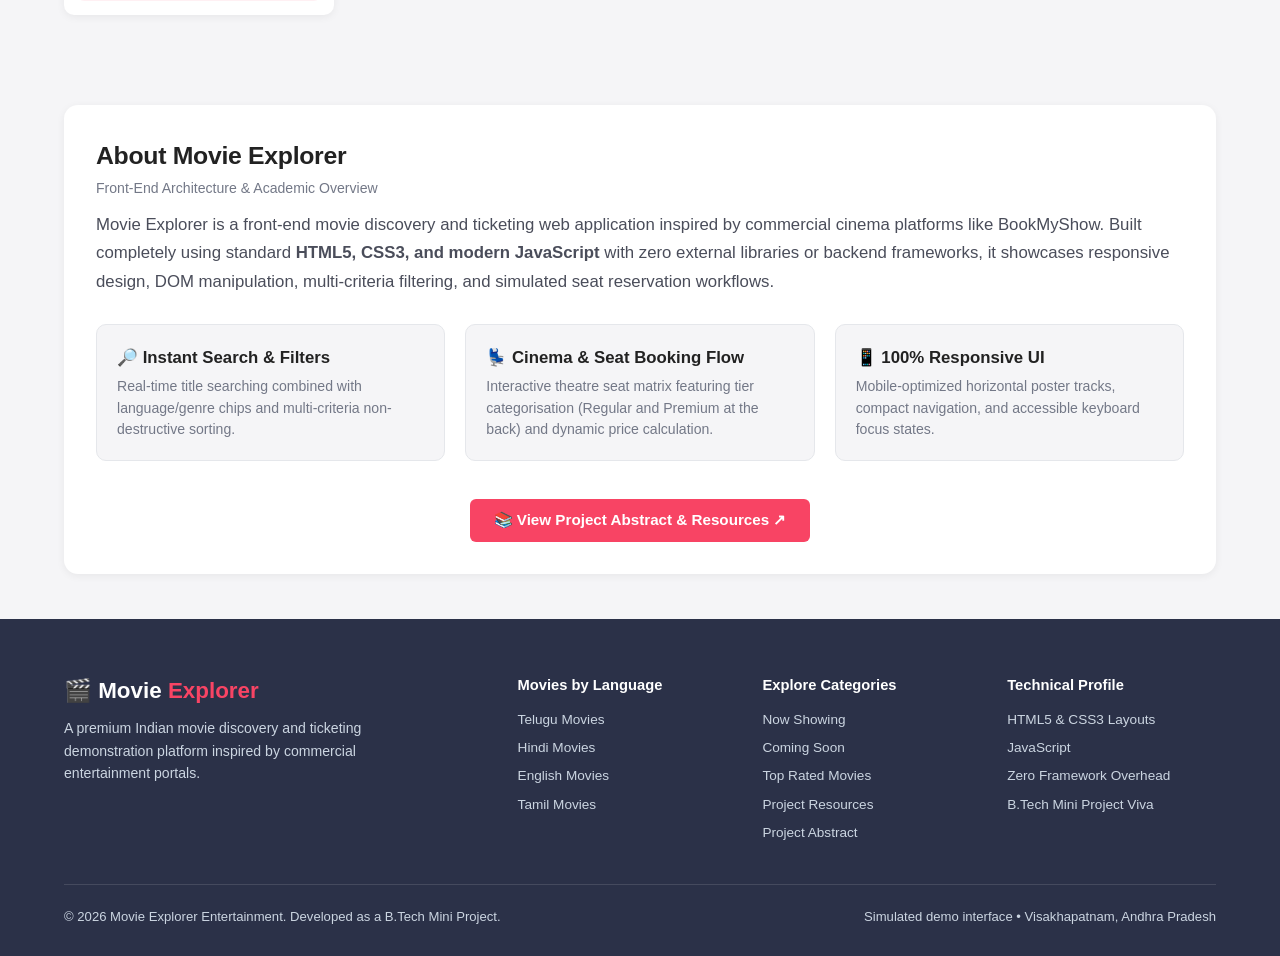
==== commit 5c4e9fd4: "feat: add professional Project Resources page with abstract PDF and live website cards" ====
--- a/index.html
+++ b/index.html
@@ -5,7 +5,7 @@
   <meta name="viewport" content="width=device-width, initial-scale=1.0">
   <title>Movie Explorer — BookMyShow-Inspired Movie Discovery & Ticketing</title>
   <meta name="description" content="Discover, explore, and simulate booking movie tickets across genres and languages with an interactive cinema seat layout and real-time filters.">
-  <link rel="stylesheet" href="style.css?v=2">
+  <link rel="stylesheet" href="style.css?v=3">
 </head>
 <body>
 
@@ -56,6 +56,7 @@
         <ul class="nav-main-links">
           <li><a href="#movies" class="active">Movies</a></li>
           <li><a href="#coming-soon">Coming Soon</a></li>
+          <li><a href="resources.html">Resources</a></li>
           <li><a href="#about">About</a></li>
         </ul>
 
@@ -318,6 +319,12 @@
           <p>Mobile-optimized horizontal poster tracks, compact navigation, and accessible keyboard focus states.</p>
         </div>
       </div>
+
+      <div style="margin-top:24px; text-align:center;">
+        <a href="resources.html" class="btn-book-tickets-cta" style="display:inline-flex; width:auto; padding:10px 24px; text-decoration:none;">
+          📚 View Project Abstract &amp; Resources ↗
+        </a>
+      </div>
     </div>
   </section>
 
@@ -604,6 +611,7 @@
             <li><a href="#movies">Now Showing</a></li>
             <li><a href="#coming-soon">Coming Soon</a></li>
             <li><a href="#movies">Top Rated Movies</a></li>
+            <li><a href="resources.html">Project Resources</a></li>
             <li><a href="#about">Project Abstract</a></li>
           </ul>
         </div>
@@ -627,6 +635,6 @@
     </div>
   </footer>
 
-  <script src="script.js?v=2"></script>
+  <script src="script.js?v=3"></script>
 </body>
 </html>
--- a/style.css
+++ b/style.css
@@ -2370,6 +2370,348 @@
   margin-top: 4px;
 }
 
+/* ==========================================================================
+   PROJECT RESOURCES PAGE STYLES (Cinematic Dark Architecture)
+   ========================================================================== */
+.resources-page-body {
+  background: radial-gradient(circle at 20% 15%, rgba(248, 68, 100, 0.12), transparent 45%),
+              radial-gradient(circle at 80% 25%, rgba(30, 58, 138, 0.22), transparent 50%),
+              radial-gradient(circle at 50% 85%, rgba(248, 68, 100, 0.08), transparent 45%),
+              #0c0e17 !important;
+  color: #ffffff;
+  min-height: 100vh;
+  display: flex;
+  flex-direction: column;
+}
+
+.resources-page-main {
+  flex: 1;
+  display: flex;
+  flex-direction: column;
+  align-items: center;
+  justify-content: center;
+  padding: 56px 20px 64px;
+  max-width: 1100px;
+  width: 100%;
+  margin: 0 auto;
+  text-align: center;
+}
+
+.resources-badge {
+  display: inline-flex;
+  align-items: center;
+  gap: 8px;
+  background: rgba(248, 68, 100, 0.12);
+  color: #f87171;
+  border: 1px solid rgba(248, 68, 100, 0.3);
+  padding: 6px 16px;
+  border-radius: var(--radius-pill);
+  font-size: 0.8rem;
+  font-weight: 700;
+  text-transform: uppercase;
+  letter-spacing: 0.8px;
+  margin-bottom: 20px;
+}
+
+.resources-heading {
+  font-size: clamp(2.2rem, 5vw, 3.2rem);
+  font-weight: 900;
+  color: #ffffff;
+  letter-spacing: -0.5px;
+  line-height: 1.15;
+  margin-bottom: 14px;
+}
+
+.resources-heading .brand-red {
+  color: var(--primary-brand);
+}
+
+.resources-subheading {
+  font-size: clamp(1rem, 2.2vw, 1.2rem);
+  color: #94a3b8;
+  max-width: 680px;
+  margin: 0 auto 48px;
+  line-height: 1.6;
+}
+
+.resources-grid {
+  display: grid;
+  grid-template-columns: repeat(2, 1fr);
+  gap: 32px;
+  width: 100%;
+  max-width: 980px;
+  margin-bottom: 48px;
+  text-align: left;
+}
+
+.resource-card {
+  position: relative;
+  background: rgba(20, 24, 40, 0.75);
+  backdrop-filter: blur(14px);
+  -webkit-backdrop-filter: blur(14px);
+  border: 1px solid rgba(255, 255, 255, 0.08);
+  border-radius: 20px;
+  padding: 38px 34px;
+  display: flex;
+  flex-direction: column;
+  justify-content: space-between;
+  transition: all 0.35s cubic-bezier(0.16, 1, 0.3, 1);
+  box-shadow: 0 12px 36px rgba(0, 0, 0, 0.4);
+  text-decoration: none;
+  cursor: pointer;
+  overflow: hidden;
+}
+
+.resource-card::before {
+  content: "";
+  position: absolute;
+  top: 0;
+  left: 0;
+  right: 0;
+  height: 3px;
+  background: linear-gradient(90deg, transparent, var(--primary-brand), transparent);
+  opacity: 0.35;
+  transition: opacity 0.3s ease;
+}
+
+.resource-card:hover {
+  transform: translateY(-8px);
+  border-color: rgba(248, 68, 100, 0.45);
+  box-shadow: 0 20px 48px rgba(0, 0, 0, 0.55), 0 0 30px rgba(248, 68, 100, 0.22);
+}
+
+.resource-card:hover::before {
+  opacity: 1;
+}
+
+.resource-card:focus-visible {
+  outline: 2px solid var(--primary-brand);
+  outline-offset: 4px;
+}
+
+.resource-icon-box {
+  width: 68px;
+  height: 68px;
+  border-radius: 16px;
+  display: flex;
+  align-items: center;
+  justify-content: center;
+  font-size: 2rem;
+  margin-bottom: 24px;
+  transition: transform 0.3s ease;
+}
+
+.resource-card:hover .resource-icon-box {
+  transform: scale(1.08);
+}
+
+.resource-icon-pdf {
+  background: linear-gradient(135deg, rgba(239, 68, 68, 0.22), rgba(248, 68, 100, 0.12));
+  border: 1px solid rgba(239, 68, 68, 0.4);
+  color: #ef4444;
+  box-shadow: 0 4px 16px rgba(239, 68, 68, 0.2);
+}
+
+.resource-icon-live {
+  background: linear-gradient(135deg, rgba(59, 130, 246, 0.22), rgba(248, 68, 100, 0.15));
+  border: 1px solid rgba(59, 130, 246, 0.4);
+  color: #60a5fa;
+  box-shadow: 0 4px 16px rgba(59, 130, 246, 0.2);
+}
+
+.resource-tag {
+  display: inline-block;
+  font-size: 0.74rem;
+  font-weight: 700;
+  text-transform: uppercase;
+  letter-spacing: 0.8px;
+  padding: 4px 10px;
+  border-radius: 6px;
+  margin-bottom: 12px;
+}
+
+.resource-tag-pdf {
+  color: #f87171;
+  background: rgba(239, 68, 68, 0.12);
+}
+
+.resource-tag-live {
+  color: #60a5fa;
+  background: rgba(59, 130, 246, 0.12);
+}
+
+.resource-card-title {
+  font-size: 1.55rem;
+  font-weight: 800;
+  color: #ffffff;
+  margin-bottom: 12px;
+  display: flex;
+  align-items: center;
+  justify-content: space-between;
+}
+
+.resource-card-desc {
+  font-size: 0.95rem;
+  color: #94a3b8;
+  line-height: 1.65;
+  margin-bottom: 24px;
+}
+
+.resource-meta-list {
+  list-style: none;
+  margin-bottom: 28px;
+  display: flex;
+  flex-direction: column;
+  gap: 10px;
+}
+
+.resource-meta-item {
+  display: flex;
+  align-items: center;
+  gap: 10px;
+  font-size: 0.85rem;
+  color: #cbd5e1;
+}
+
+.resource-meta-icon {
+  font-size: 1rem;
+  opacity: 0.85;
+}
+
+.btn-resource-action {
+  width: 100%;
+  display: inline-flex;
+  align-items: center;
+  justify-content: center;
+  gap: 10px;
+  padding: 14px 24px;
+  font-size: 1rem;
+  font-weight: 700;
+  border-radius: 10px;
+  background: var(--primary-brand);
+  color: #ffffff;
+  border: none;
+  cursor: pointer;
+  transition: all 0.25s ease;
+  box-shadow: 0 4px 16px rgba(248, 68, 100, 0.35);
+  text-decoration: none;
+}
+
+.btn-resource-action:hover {
+  background: var(--primary-hover);
+  transform: translateY(-2px);
+  box-shadow: 0 8px 24px rgba(248, 68, 100, 0.55);
+}
+
+.btn-resource-live {
+  background: linear-gradient(135deg, #f84464 0%, #e11d48 100%);
+}
+
+.resource-micro-footer {
+  font-size: 0.86rem;
+  color: #64748b;
+  font-weight: 600;
+  letter-spacing: 0.5px;
+  text-align: center;
+  padding-top: 18px;
+  border-top: 1px solid rgba(255, 255, 255, 0.08);
+  width: 100%;
+  max-width: 600px;
+  margin: 0 auto;
+}
+
+/* Modal for unconfigured resource message */
+.resource-alert-modal {
+  display: none;
+  position: fixed;
+  inset: 0;
+  background: rgba(10, 12, 20, 0.85);
+  backdrop-filter: blur(8px);
+  -webkit-backdrop-filter: blur(8px);
+  z-index: 1000;
+  align-items: center;
+  justify-content: center;
+  padding: 20px;
+}
+
+.resource-alert-modal.active {
+  display: flex;
+}
+
+.resource-alert-dialog {
+  background: #161a2b;
+  color: #ffffff;
+  border: 1px solid rgba(255, 255, 255, 0.12);
+  border-radius: 18px;
+  max-width: 480px;
+  width: 100%;
+  padding: 32px 28px;
+  box-shadow: 0 20px 48px rgba(0, 0, 0, 0.6);
+  text-align: center;
+  position: relative;
+}
+
+.resource-alert-icon {
+  font-size: 2.5rem;
+  margin-bottom: 16px;
+}
+
+.resource-alert-title {
+  font-size: 1.35rem;
+  font-weight: 800;
+  color: #ffffff;
+  margin-bottom: 10px;
+}
+
+.resource-alert-text {
+  font-size: 0.92rem;
+  color: #94a3b8;
+  line-height: 1.6;
+  margin-bottom: 24px;
+}
+
+.resource-alert-code {
+  display: block;
+  background: #0f121d;
+  border: 1px solid rgba(255, 255, 255, 0.08);
+  border-radius: 8px;
+  padding: 10px 14px;
+  font-family: 'Courier New', monospace;
+  font-size: 0.85rem;
+  color: #fca5a5;
+  margin: 12px 0;
+  word-break: break-all;
+}
+
+.btn-alert-close {
+  background: var(--primary-brand);
+  color: #ffffff;
+  border: none;
+  padding: 10px 24px;
+  font-weight: 700;
+  border-radius: 8px;
+  cursor: pointer;
+  transition: var(--transition);
+}
+
+.btn-alert-close:hover {
+  background: var(--primary-hover);
+}
+
+/* Responsive queries */
+@media (max-width: 820px) {
+  .resources-grid {
+    grid-template-columns: 1fr;
+    gap: 24px;
+  }
+  .resource-card {
+    padding: 30px 24px;
+  }
+  .resources-page-main {
+    padding: 36px 16px 48px;
+  }
+}
+
 /* --- Print Stylesheet for Physical / PDF Tickets --- */
 @media print {
   body * {
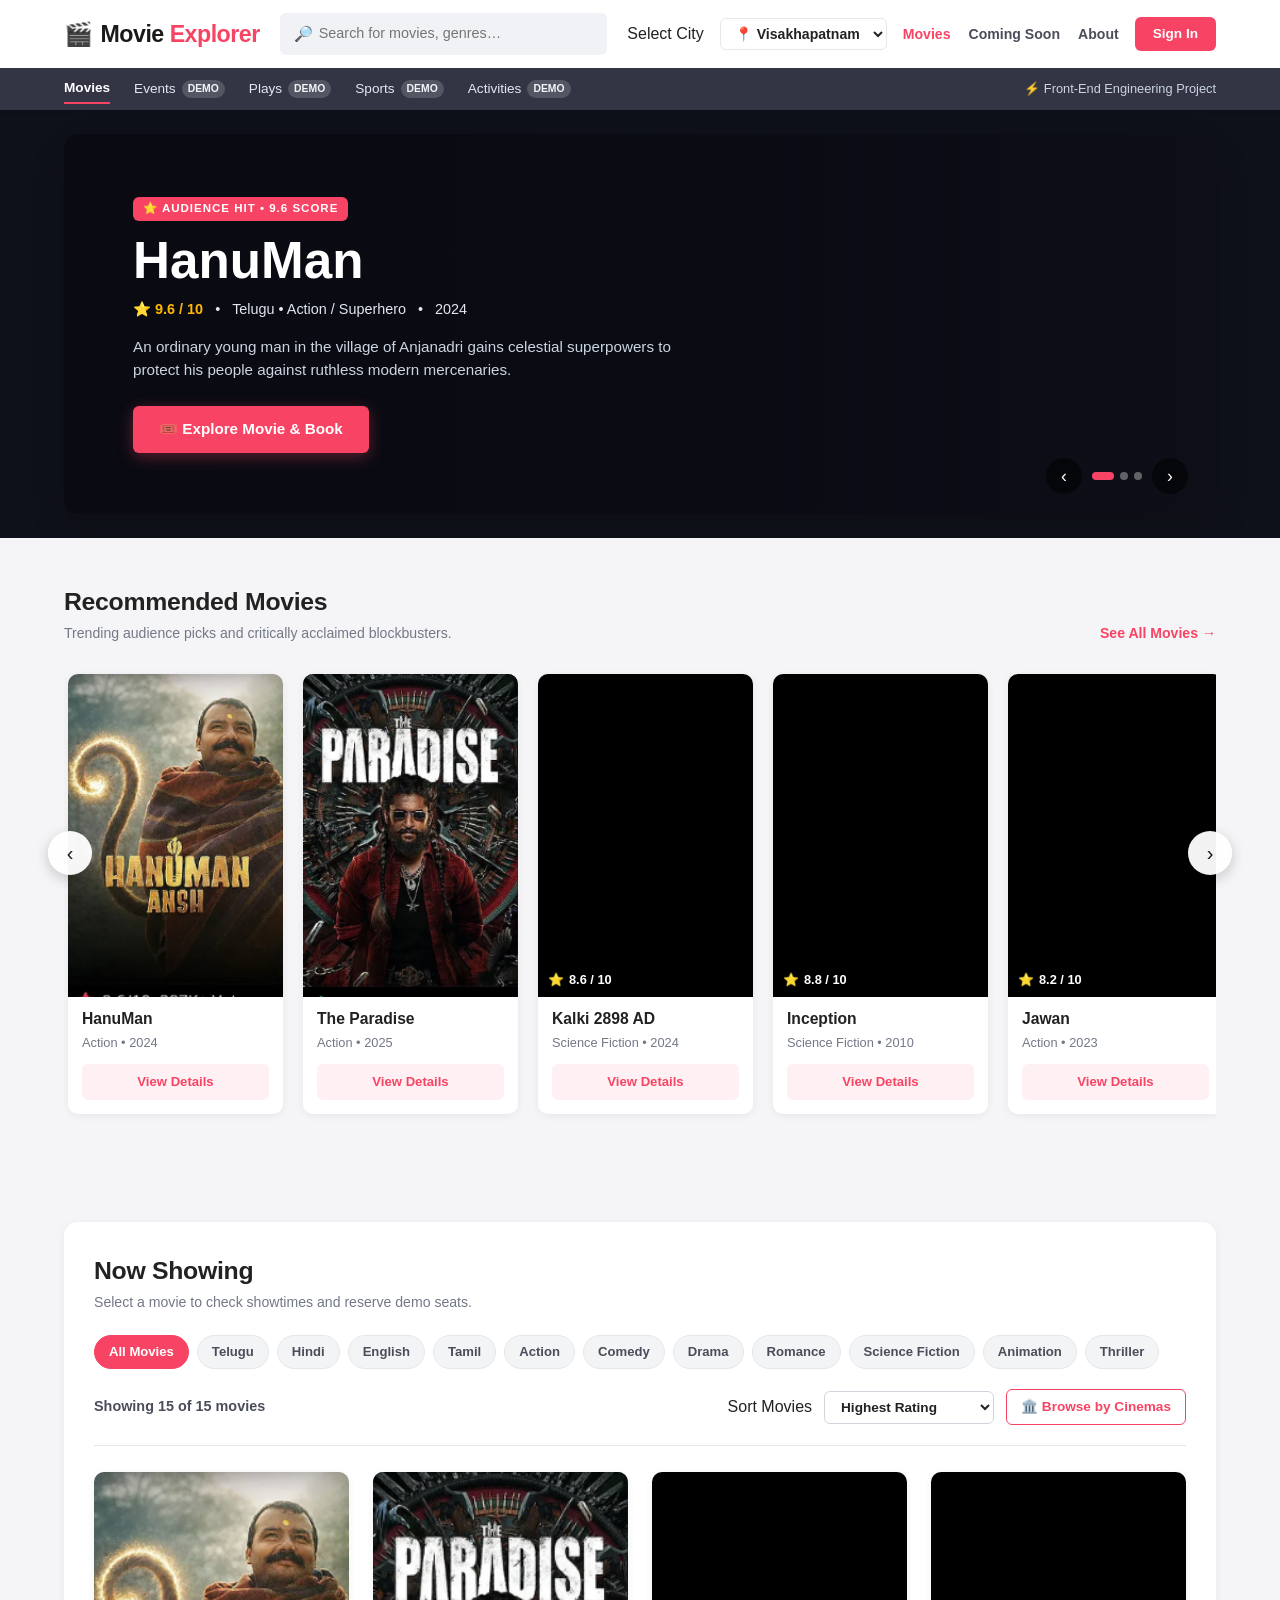
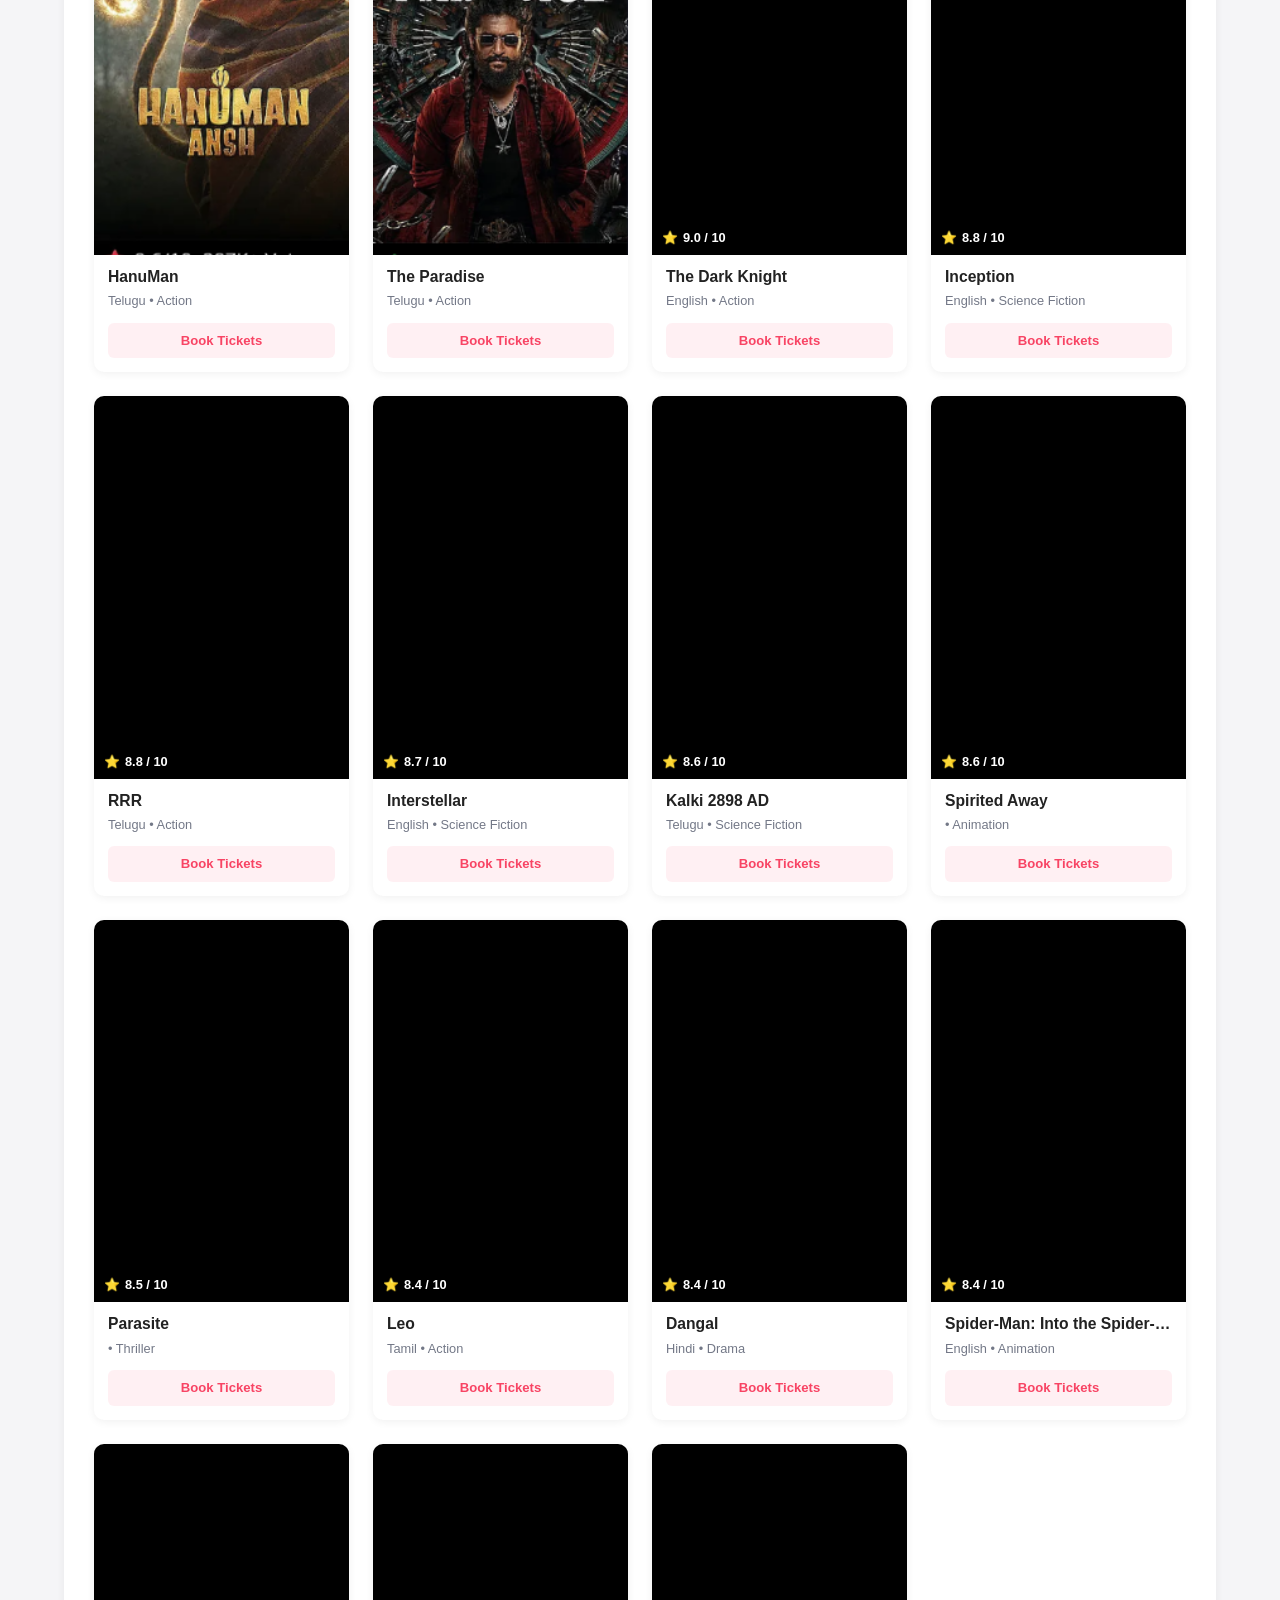
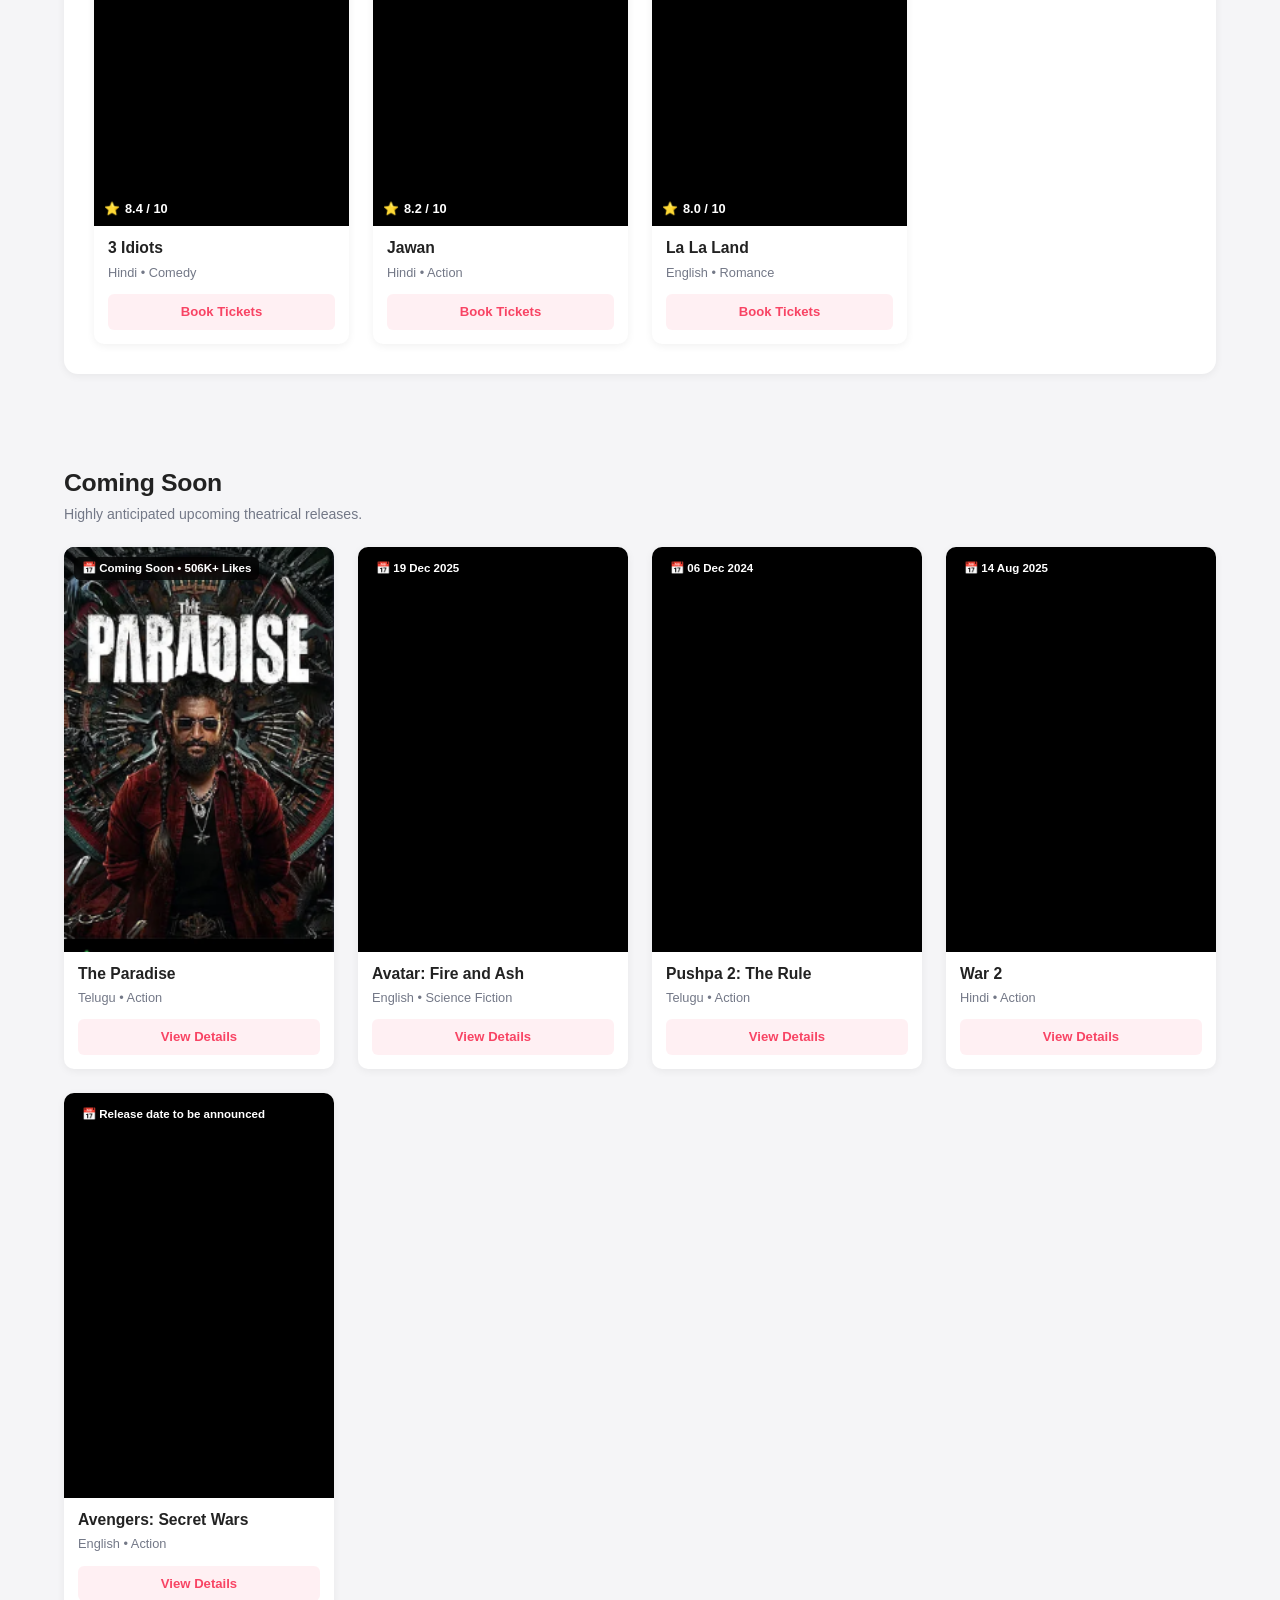
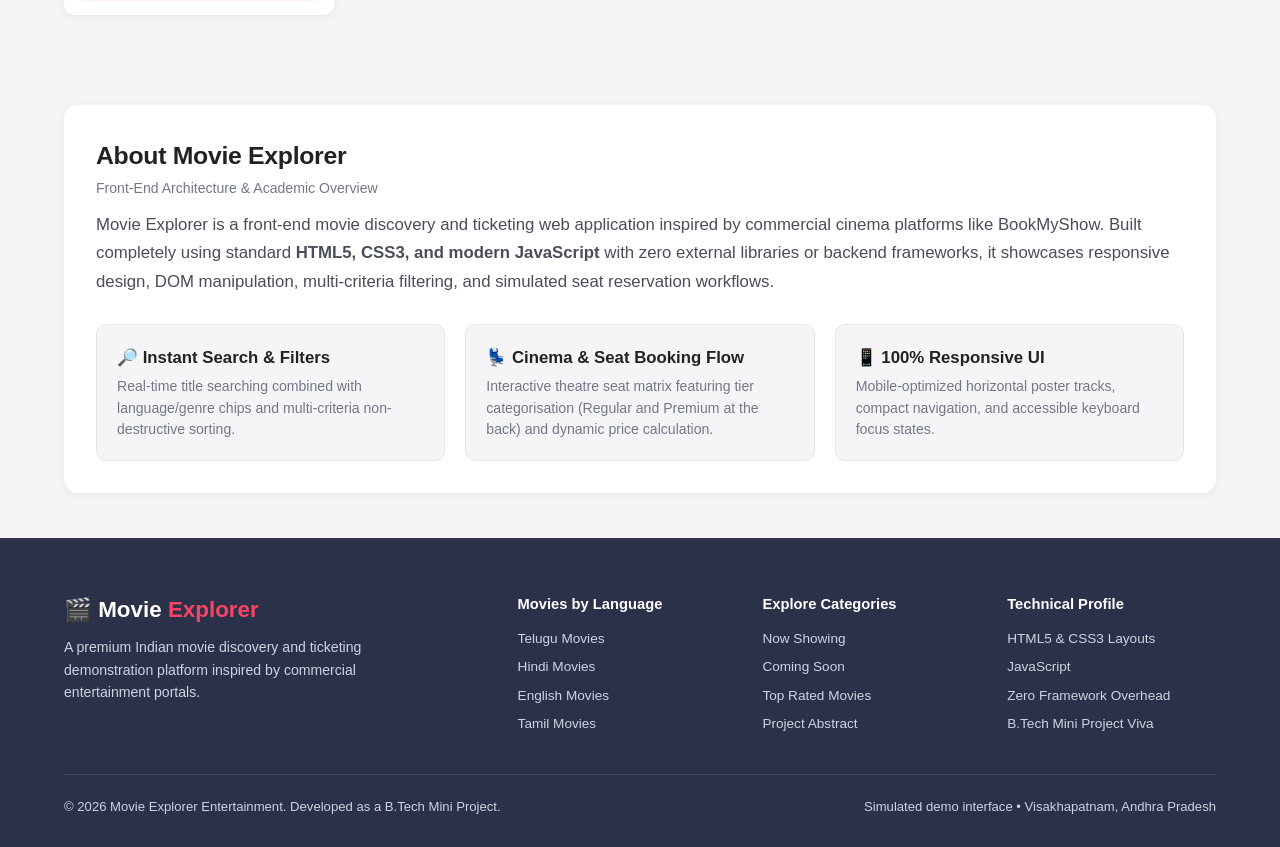
==== commit 96323566: "Revert "feat: add professional Project Resources page with abstract PDF and live website cards" This" ====
--- a/index.html
+++ b/index.html
@@ -56,7 +56,6 @@
         <ul class="nav-main-links">
           <li><a href="#movies" class="active">Movies</a></li>
           <li><a href="#coming-soon">Coming Soon</a></li>
-          <li><a href="resources.html">Resources</a></li>
           <li><a href="#about">About</a></li>
         </ul>
 
@@ -319,12 +318,6 @@
           <p>Mobile-optimized horizontal poster tracks, compact navigation, and accessible keyboard focus states.</p>
         </div>
       </div>
-
-      <div style="margin-top:24px; text-align:center;">
-        <a href="resources.html" class="btn-book-tickets-cta" style="display:inline-flex; width:auto; padding:10px 24px; text-decoration:none;">
-          📚 View Project Abstract &amp; Resources ↗
-        </a>
-      </div>
     </div>
   </section>
 
@@ -611,7 +604,6 @@
             <li><a href="#movies">Now Showing</a></li>
             <li><a href="#coming-soon">Coming Soon</a></li>
             <li><a href="#movies">Top Rated Movies</a></li>
-            <li><a href="resources.html">Project Resources</a></li>
             <li><a href="#about">Project Abstract</a></li>
           </ul>
         </div>
--- a/style.css
+++ b/style.css
@@ -2370,348 +2370,6 @@
   margin-top: 4px;
 }
 
-/* ==========================================================================
-   PROJECT RESOURCES PAGE STYLES (Cinematic Dark Architecture)
-   ========================================================================== */
-.resources-page-body {
-  background: radial-gradient(circle at 20% 15%, rgba(248, 68, 100, 0.12), transparent 45%),
-              radial-gradient(circle at 80% 25%, rgba(30, 58, 138, 0.22), transparent 50%),
-              radial-gradient(circle at 50% 85%, rgba(248, 68, 100, 0.08), transparent 45%),
-              #0c0e17 !important;
-  color: #ffffff;
-  min-height: 100vh;
-  display: flex;
-  flex-direction: column;
-}
-
-.resources-page-main {
-  flex: 1;
-  display: flex;
-  flex-direction: column;
-  align-items: center;
-  justify-content: center;
-  padding: 56px 20px 64px;
-  max-width: 1100px;
-  width: 100%;
-  margin: 0 auto;
-  text-align: center;
-}
-
-.resources-badge {
-  display: inline-flex;
-  align-items: center;
-  gap: 8px;
-  background: rgba(248, 68, 100, 0.12);
-  color: #f87171;
-  border: 1px solid rgba(248, 68, 100, 0.3);
-  padding: 6px 16px;
-  border-radius: var(--radius-pill);
-  font-size: 0.8rem;
-  font-weight: 700;
-  text-transform: uppercase;
-  letter-spacing: 0.8px;
-  margin-bottom: 20px;
-}
-
-.resources-heading {
-  font-size: clamp(2.2rem, 5vw, 3.2rem);
-  font-weight: 900;
-  color: #ffffff;
-  letter-spacing: -0.5px;
-  line-height: 1.15;
-  margin-bottom: 14px;
-}
-
-.resources-heading .brand-red {
-  color: var(--primary-brand);
-}
-
-.resources-subheading {
-  font-size: clamp(1rem, 2.2vw, 1.2rem);
-  color: #94a3b8;
-  max-width: 680px;
-  margin: 0 auto 48px;
-  line-height: 1.6;
-}
-
-.resources-grid {
-  display: grid;
-  grid-template-columns: repeat(2, 1fr);
-  gap: 32px;
-  width: 100%;
-  max-width: 980px;
-  margin-bottom: 48px;
-  text-align: left;
-}
-
-.resource-card {
-  position: relative;
-  background: rgba(20, 24, 40, 0.75);
-  backdrop-filter: blur(14px);
-  -webkit-backdrop-filter: blur(14px);
-  border: 1px solid rgba(255, 255, 255, 0.08);
-  border-radius: 20px;
-  padding: 38px 34px;
-  display: flex;
-  flex-direction: column;
-  justify-content: space-between;
-  transition: all 0.35s cubic-bezier(0.16, 1, 0.3, 1);
-  box-shadow: 0 12px 36px rgba(0, 0, 0, 0.4);
-  text-decoration: none;
-  cursor: pointer;
-  overflow: hidden;
-}
-
-.resource-card::before {
-  content: "";
-  position: absolute;
-  top: 0;
-  left: 0;
-  right: 0;
-  height: 3px;
-  background: linear-gradient(90deg, transparent, var(--primary-brand), transparent);
-  opacity: 0.35;
-  transition: opacity 0.3s ease;
-}
-
-.resource-card:hover {
-  transform: translateY(-8px);
-  border-color: rgba(248, 68, 100, 0.45);
-  box-shadow: 0 20px 48px rgba(0, 0, 0, 0.55), 0 0 30px rgba(248, 68, 100, 0.22);
-}
-
-.resource-card:hover::before {
-  opacity: 1;
-}
-
-.resource-card:focus-visible {
-  outline: 2px solid var(--primary-brand);
-  outline-offset: 4px;
-}
-
-.resource-icon-box {
-  width: 68px;
-  height: 68px;
-  border-radius: 16px;
-  display: flex;
-  align-items: center;
-  justify-content: center;
-  font-size: 2rem;
-  margin-bottom: 24px;
-  transition: transform 0.3s ease;
-}
-
-.resource-card:hover .resource-icon-box {
-  transform: scale(1.08);
-}
-
-.resource-icon-pdf {
-  background: linear-gradient(135deg, rgba(239, 68, 68, 0.22), rgba(248, 68, 100, 0.12));
-  border: 1px solid rgba(239, 68, 68, 0.4);
-  color: #ef4444;
-  box-shadow: 0 4px 16px rgba(239, 68, 68, 0.2);
-}
-
-.resource-icon-live {
-  background: linear-gradient(135deg, rgba(59, 130, 246, 0.22), rgba(248, 68, 100, 0.15));
-  border: 1px solid rgba(59, 130, 246, 0.4);
-  color: #60a5fa;
-  box-shadow: 0 4px 16px rgba(59, 130, 246, 0.2);
-}
-
-.resource-tag {
-  display: inline-block;
-  font-size: 0.74rem;
-  font-weight: 700;
-  text-transform: uppercase;
-  letter-spacing: 0.8px;
-  padding: 4px 10px;
-  border-radius: 6px;
-  margin-bottom: 12px;
-}
-
-.resource-tag-pdf {
-  color: #f87171;
-  background: rgba(239, 68, 68, 0.12);
-}
-
-.resource-tag-live {
-  color: #60a5fa;
-  background: rgba(59, 130, 246, 0.12);
-}
-
-.resource-card-title {
-  font-size: 1.55rem;
-  font-weight: 800;
-  color: #ffffff;
-  margin-bottom: 12px;
-  display: flex;
-  align-items: center;
-  justify-content: space-between;
-}
-
-.resource-card-desc {
-  font-size: 0.95rem;
-  color: #94a3b8;
-  line-height: 1.65;
-  margin-bottom: 24px;
-}
-
-.resource-meta-list {
-  list-style: none;
-  margin-bottom: 28px;
-  display: flex;
-  flex-direction: column;
-  gap: 10px;
-}
-
-.resource-meta-item {
-  display: flex;
-  align-items: center;
-  gap: 10px;
-  font-size: 0.85rem;
-  color: #cbd5e1;
-}
-
-.resource-meta-icon {
-  font-size: 1rem;
-  opacity: 0.85;
-}
-
-.btn-resource-action {
-  width: 100%;
-  display: inline-flex;
-  align-items: center;
-  justify-content: center;
-  gap: 10px;
-  padding: 14px 24px;
-  font-size: 1rem;
-  font-weight: 700;
-  border-radius: 10px;
-  background: var(--primary-brand);
-  color: #ffffff;
-  border: none;
-  cursor: pointer;
-  transition: all 0.25s ease;
-  box-shadow: 0 4px 16px rgba(248, 68, 100, 0.35);
-  text-decoration: none;
-}
-
-.btn-resource-action:hover {
-  background: var(--primary-hover);
-  transform: translateY(-2px);
-  box-shadow: 0 8px 24px rgba(248, 68, 100, 0.55);
-}
-
-.btn-resource-live {
-  background: linear-gradient(135deg, #f84464 0%, #e11d48 100%);
-}
-
-.resource-micro-footer {
-  font-size: 0.86rem;
-  color: #64748b;
-  font-weight: 600;
-  letter-spacing: 0.5px;
-  text-align: center;
-  padding-top: 18px;
-  border-top: 1px solid rgba(255, 255, 255, 0.08);
-  width: 100%;
-  max-width: 600px;
-  margin: 0 auto;
-}
-
-/* Modal for unconfigured resource message */
-.resource-alert-modal {
-  display: none;
-  position: fixed;
-  inset: 0;
-  background: rgba(10, 12, 20, 0.85);
-  backdrop-filter: blur(8px);
-  -webkit-backdrop-filter: blur(8px);
-  z-index: 1000;
-  align-items: center;
-  justify-content: center;
-  padding: 20px;
-}
-
-.resource-alert-modal.active {
-  display: flex;
-}
-
-.resource-alert-dialog {
-  background: #161a2b;
-  color: #ffffff;
-  border: 1px solid rgba(255, 255, 255, 0.12);
-  border-radius: 18px;
-  max-width: 480px;
-  width: 100%;
-  padding: 32px 28px;
-  box-shadow: 0 20px 48px rgba(0, 0, 0, 0.6);
-  text-align: center;
-  position: relative;
-}
-
-.resource-alert-icon {
-  font-size: 2.5rem;
-  margin-bottom: 16px;
-}
-
-.resource-alert-title {
-  font-size: 1.35rem;
-  font-weight: 800;
-  color: #ffffff;
-  margin-bottom: 10px;
-}
-
-.resource-alert-text {
-  font-size: 0.92rem;
-  color: #94a3b8;
-  line-height: 1.6;
-  margin-bottom: 24px;
-}
-
-.resource-alert-code {
-  display: block;
-  background: #0f121d;
-  border: 1px solid rgba(255, 255, 255, 0.08);
-  border-radius: 8px;
-  padding: 10px 14px;
-  font-family: 'Courier New', monospace;
-  font-size: 0.85rem;
-  color: #fca5a5;
-  margin: 12px 0;
-  word-break: break-all;
-}
-
-.btn-alert-close {
-  background: var(--primary-brand);
-  color: #ffffff;
-  border: none;
-  padding: 10px 24px;
-  font-weight: 700;
-  border-radius: 8px;
-  cursor: pointer;
-  transition: var(--transition);
-}
-
-.btn-alert-close:hover {
-  background: var(--primary-hover);
-}
-
-/* Responsive queries */
-@media (max-width: 820px) {
-  .resources-grid {
-    grid-template-columns: 1fr;
-    gap: 24px;
-  }
-  .resource-card {
-    padding: 30px 24px;
-  }
-  .resources-page-main {
-    padding: 36px 16px 48px;
-  }
-}
-
 /* --- Print Stylesheet for Physical / PDF Tickets --- */
 @media print {
   body * {
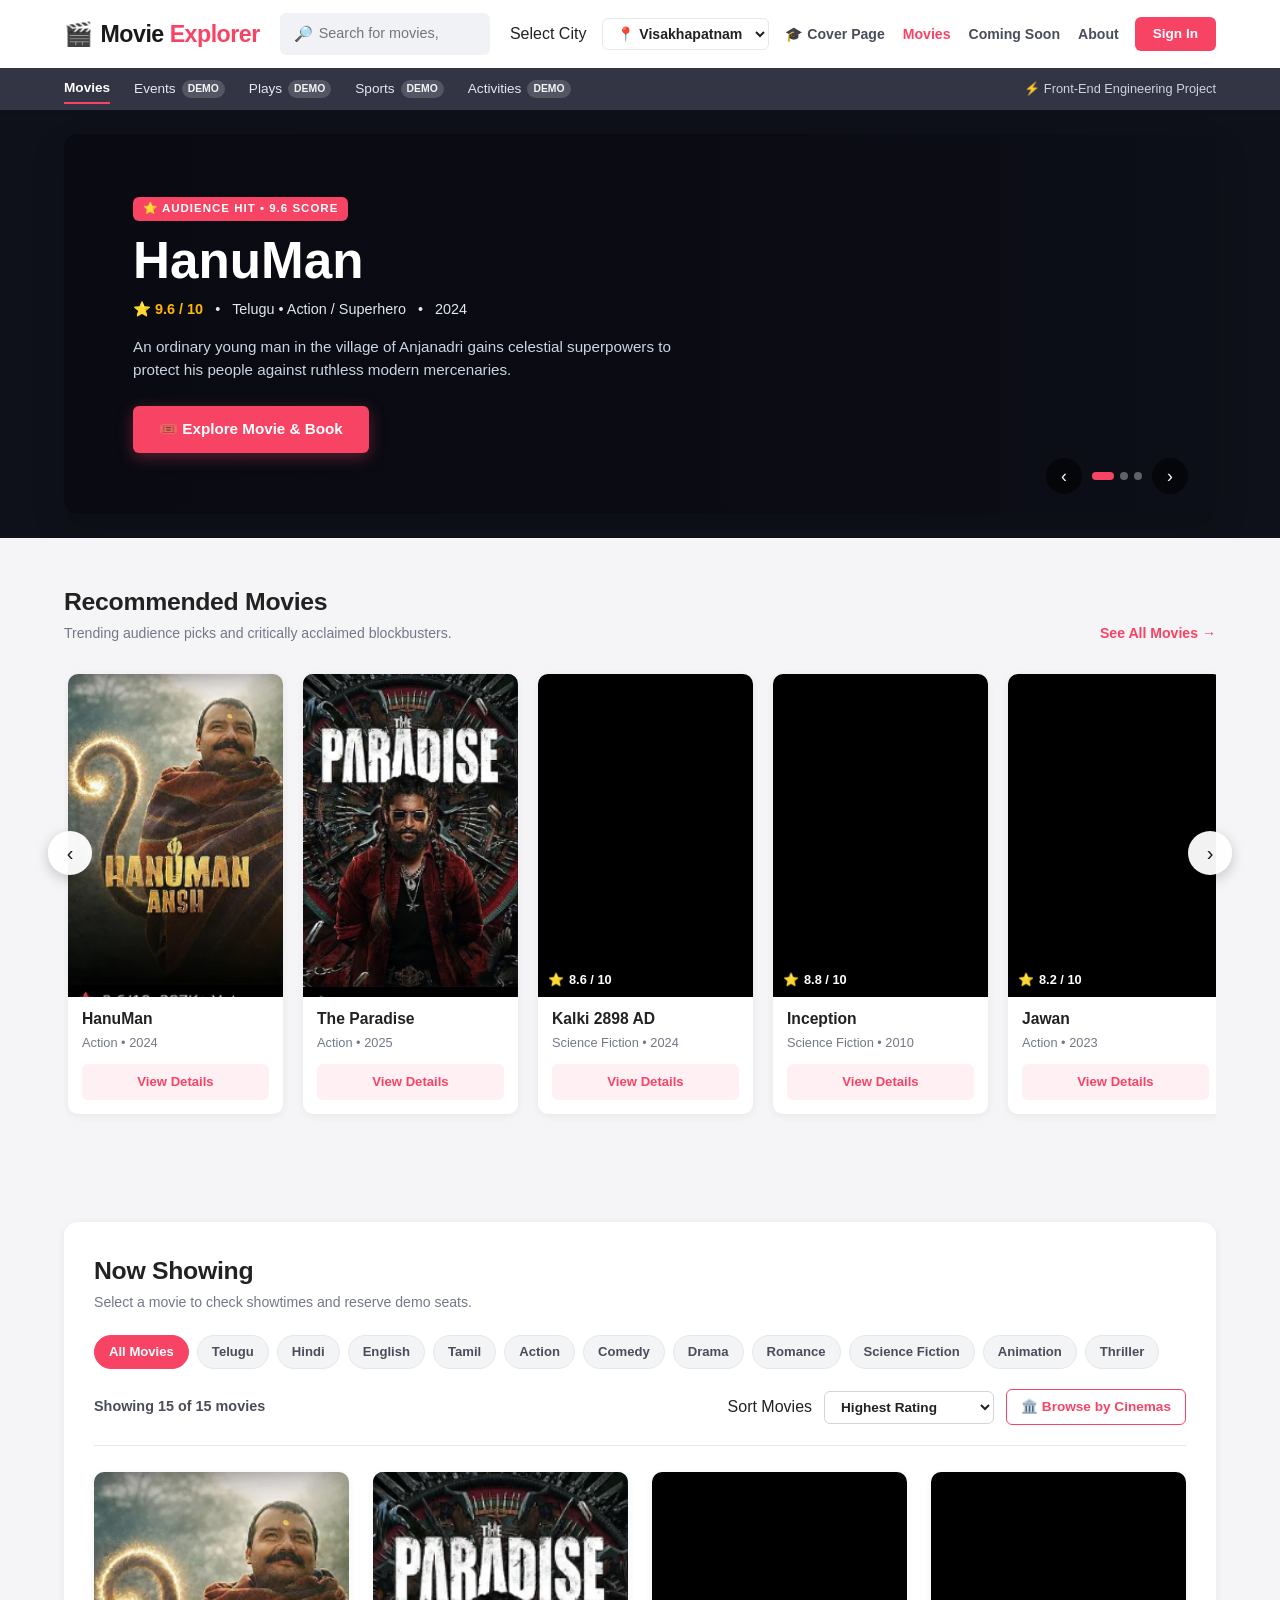
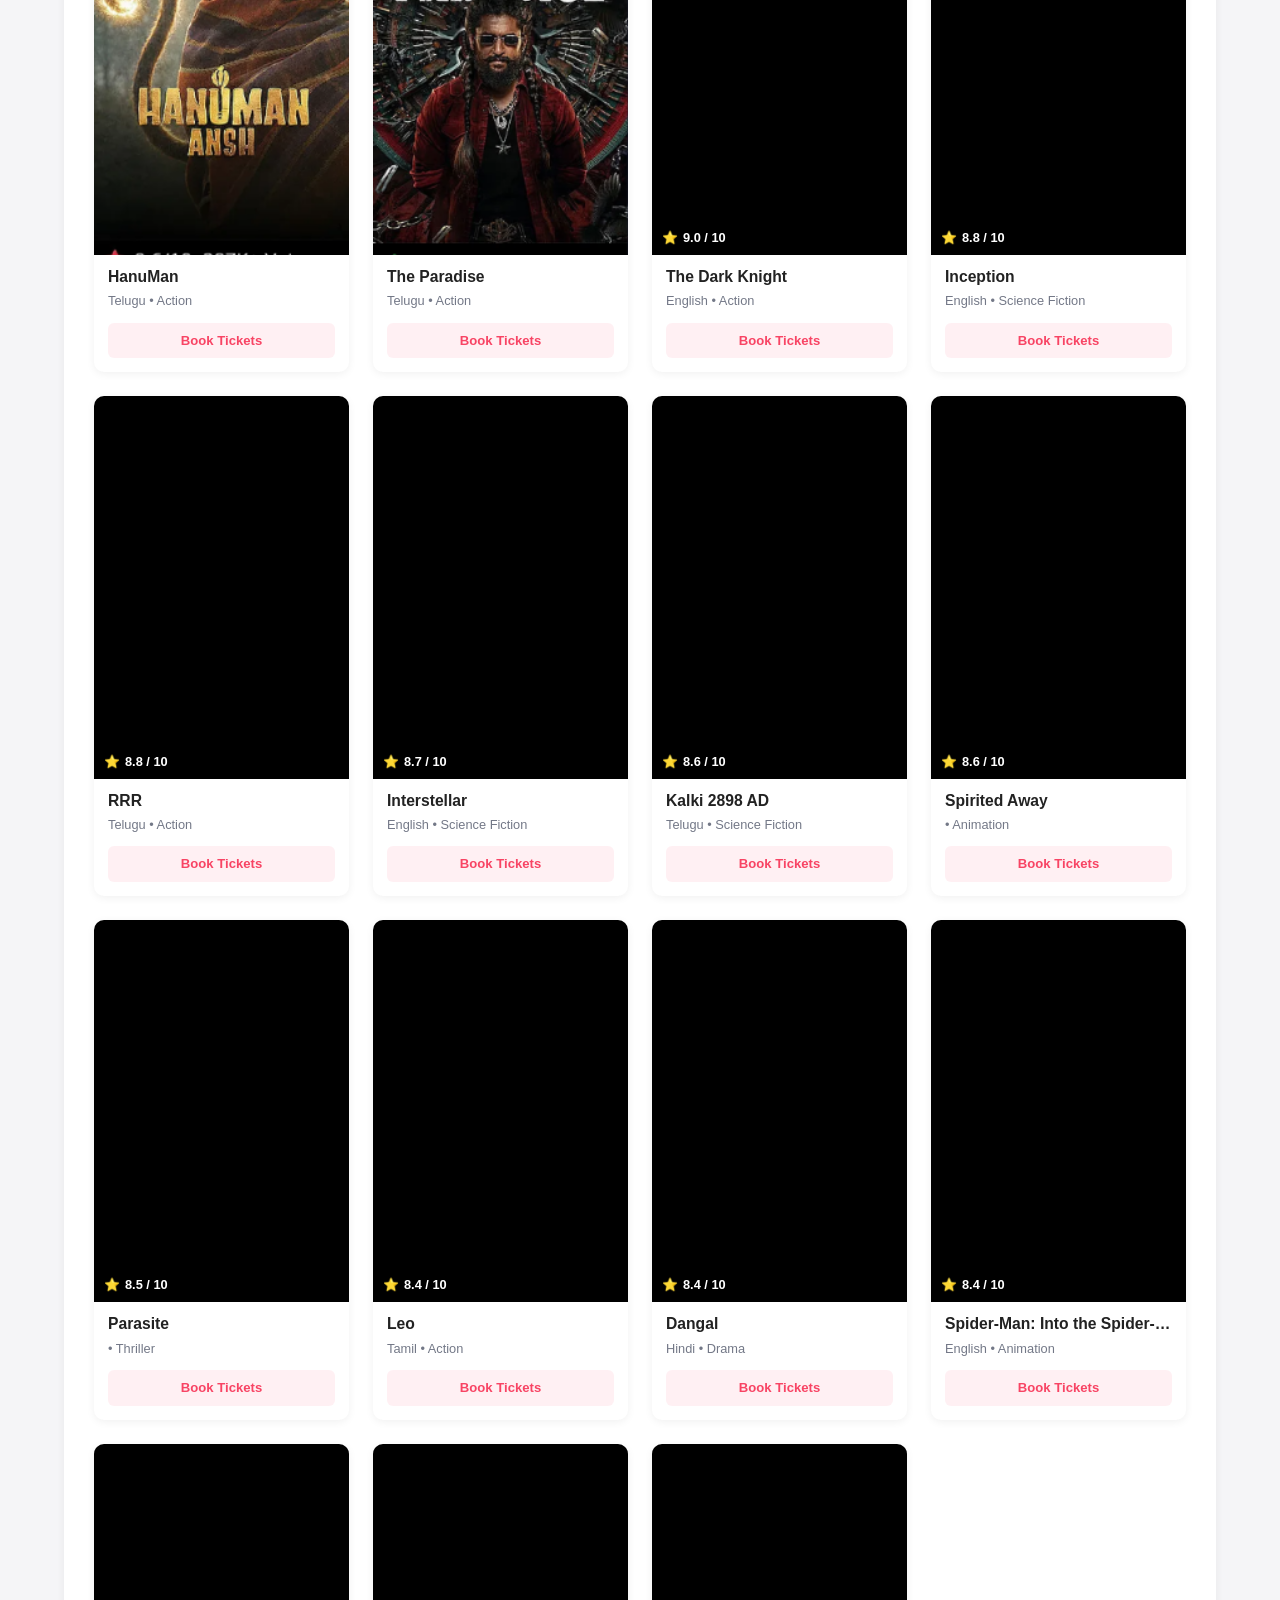
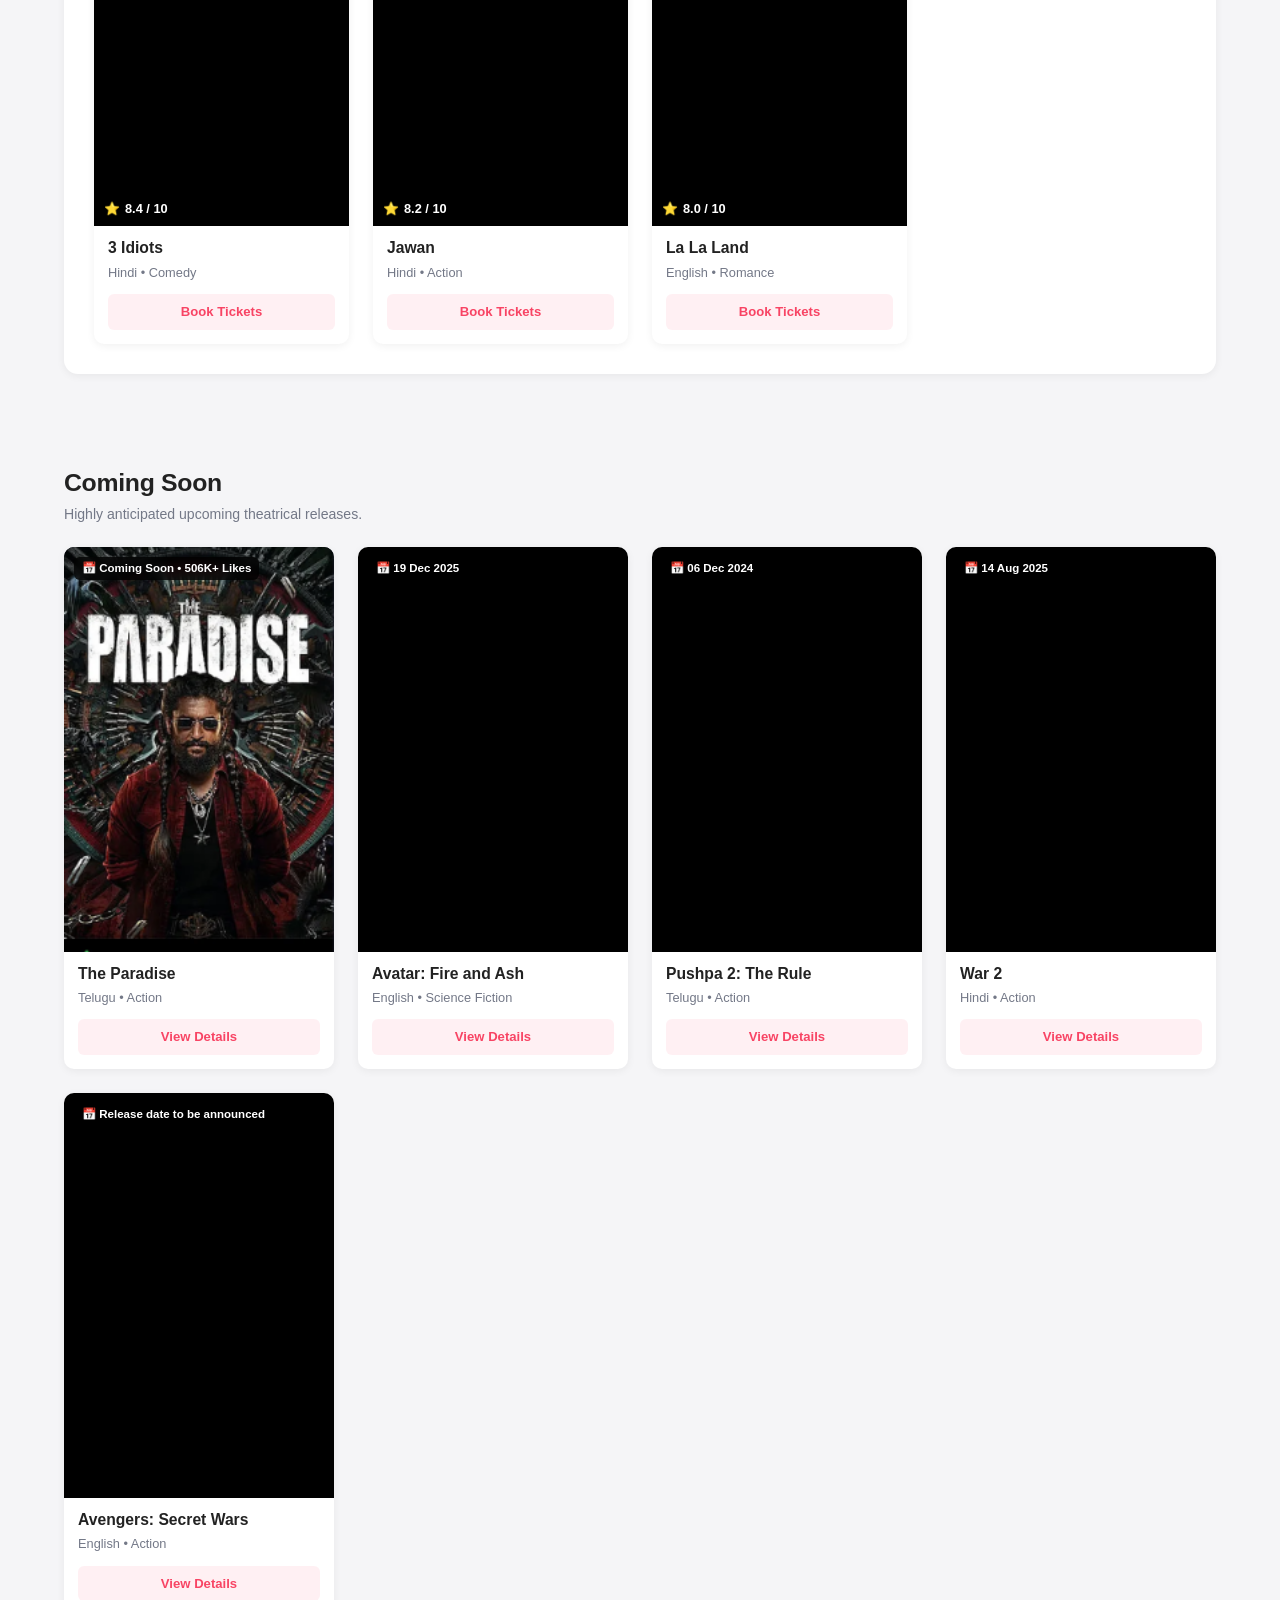
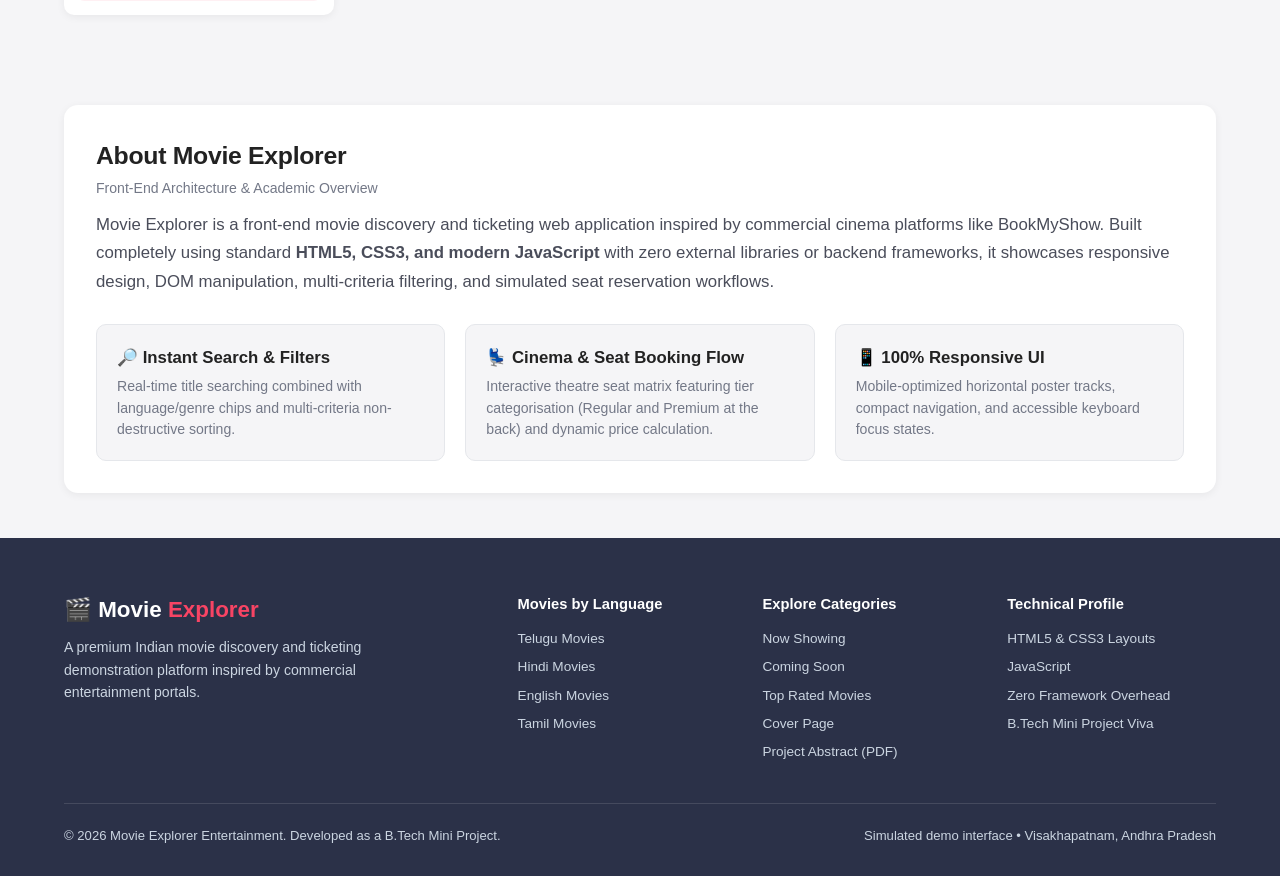
==== commit 619acc28: "feat: redesign Movieexplorer.html cover page with college project presentation style" ====
--- a/index.html
+++ b/index.html
@@ -54,6 +54,7 @@
 
         <!-- Main Nav Links -->
         <ul class="nav-main-links">
+          <li><a href="Movieexplorer.html" title="Academic Project Presentation Cover Page">🎓 Cover Page</a></li>
           <li><a href="#movies" class="active">Movies</a></li>
           <li><a href="#coming-soon">Coming Soon</a></li>
           <li><a href="#about">About</a></li>
@@ -604,7 +605,8 @@
             <li><a href="#movies">Now Showing</a></li>
             <li><a href="#coming-soon">Coming Soon</a></li>
             <li><a href="#movies">Top Rated Movies</a></li>
-            <li><a href="#about">Project Abstract</a></li>
+            <li><a href="Movieexplorer.html">Cover Page</a></li>
+            <li><a href="Movie%20Explorer%20Abstract.pdf" target="_blank" rel="noopener noreferrer">Project Abstract (PDF)</a></li>
           </ul>
         </div>
 
